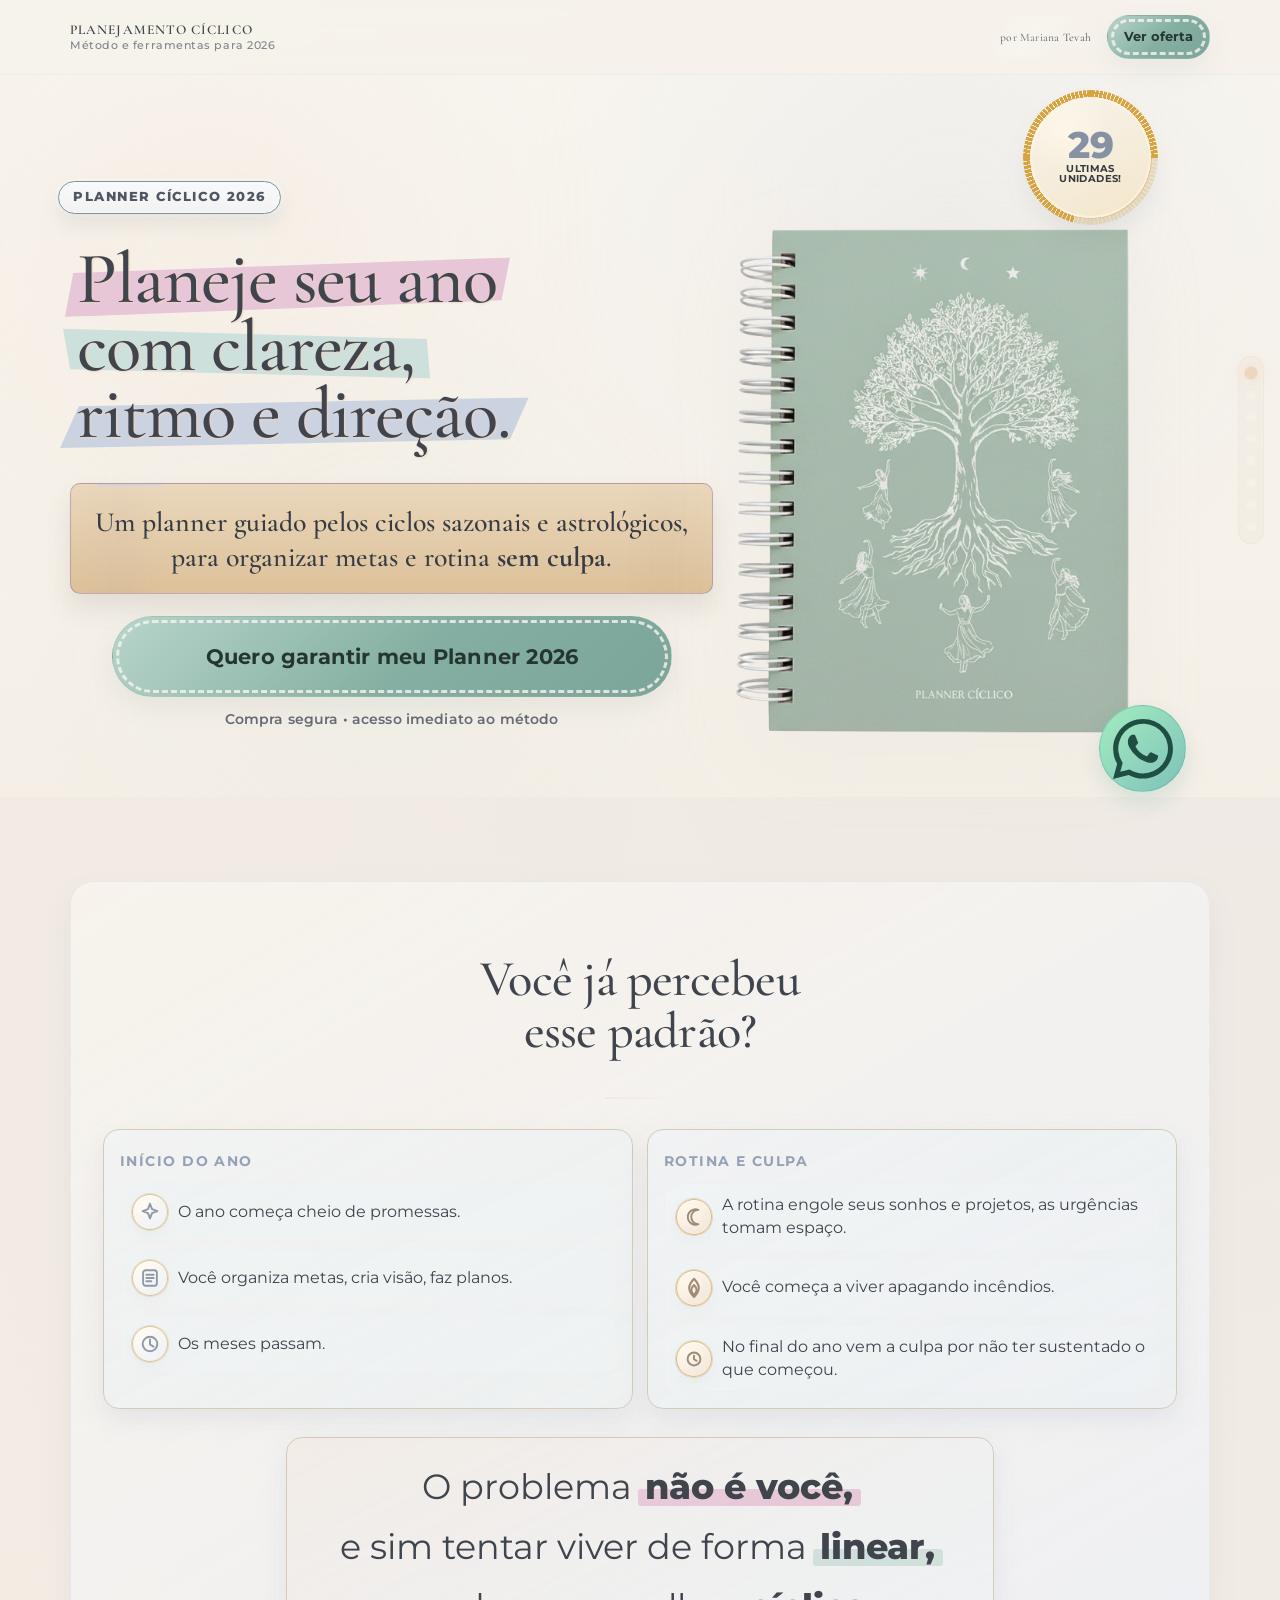
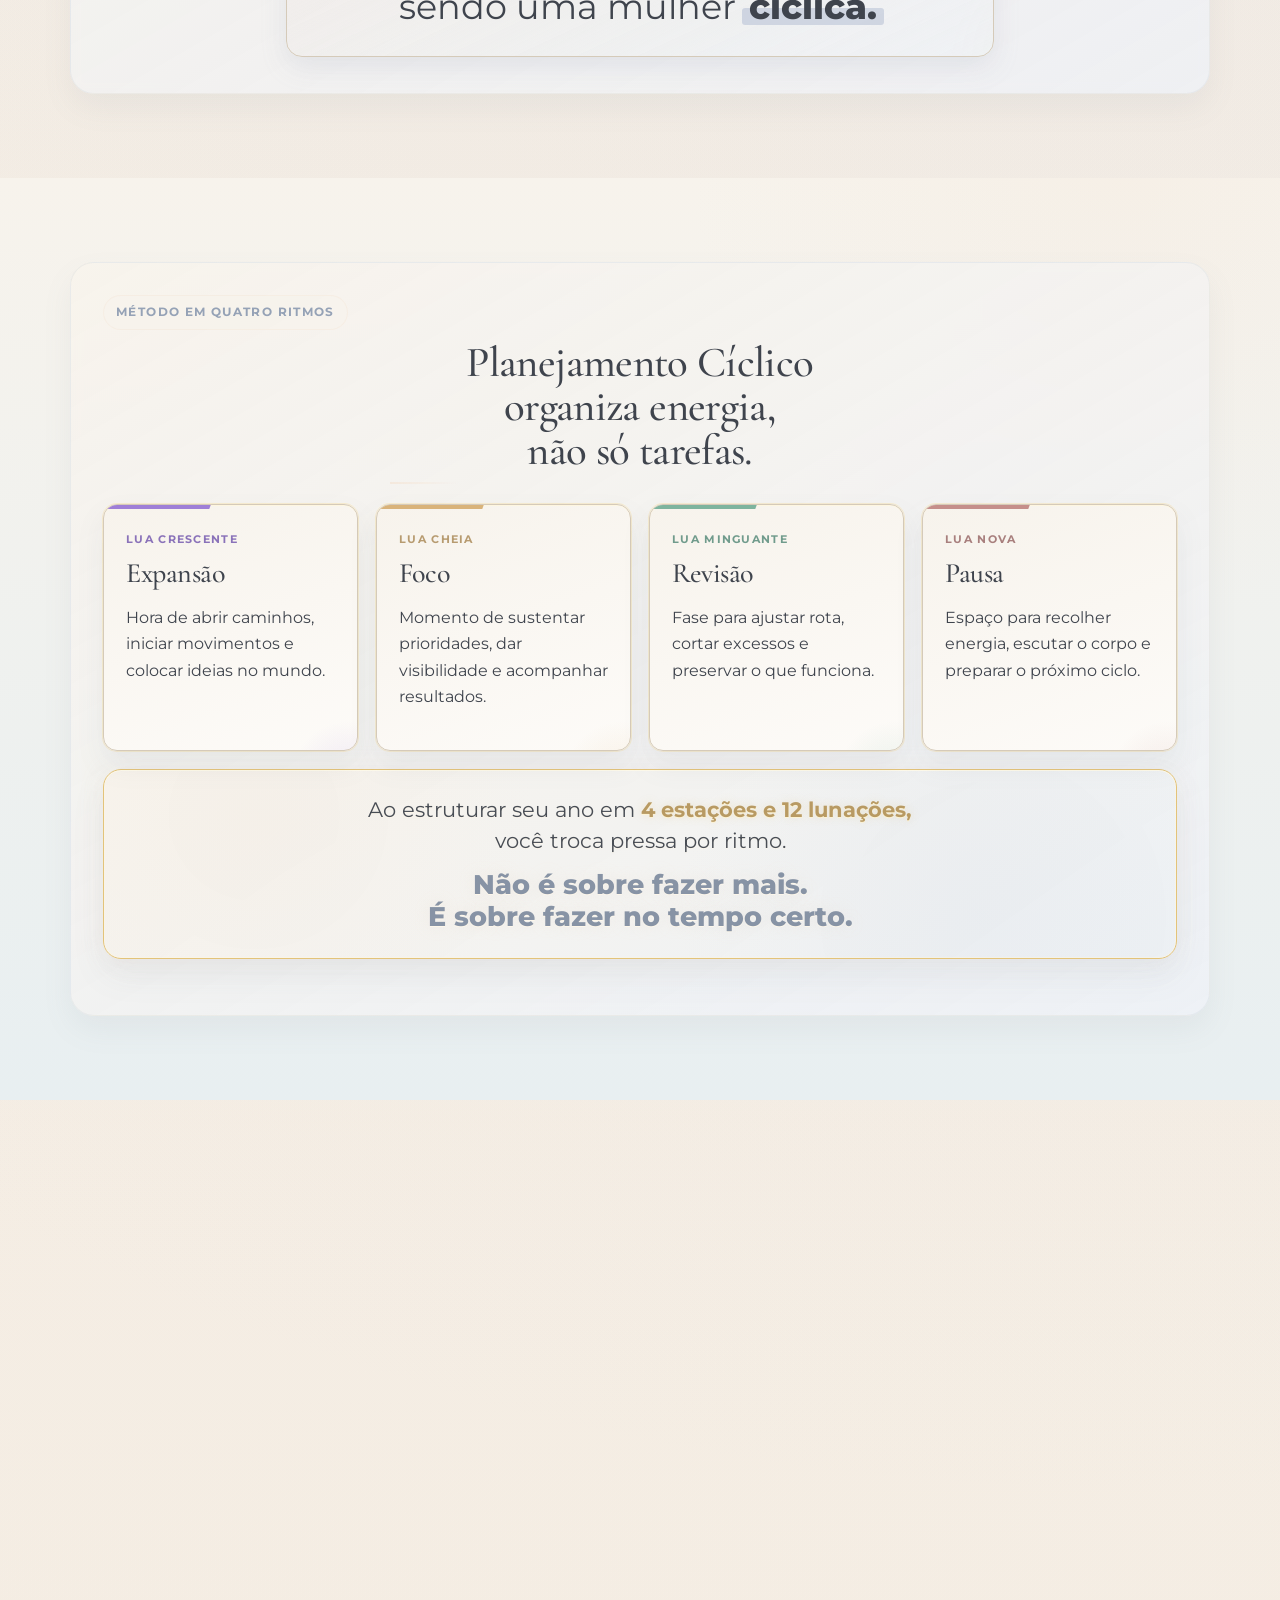
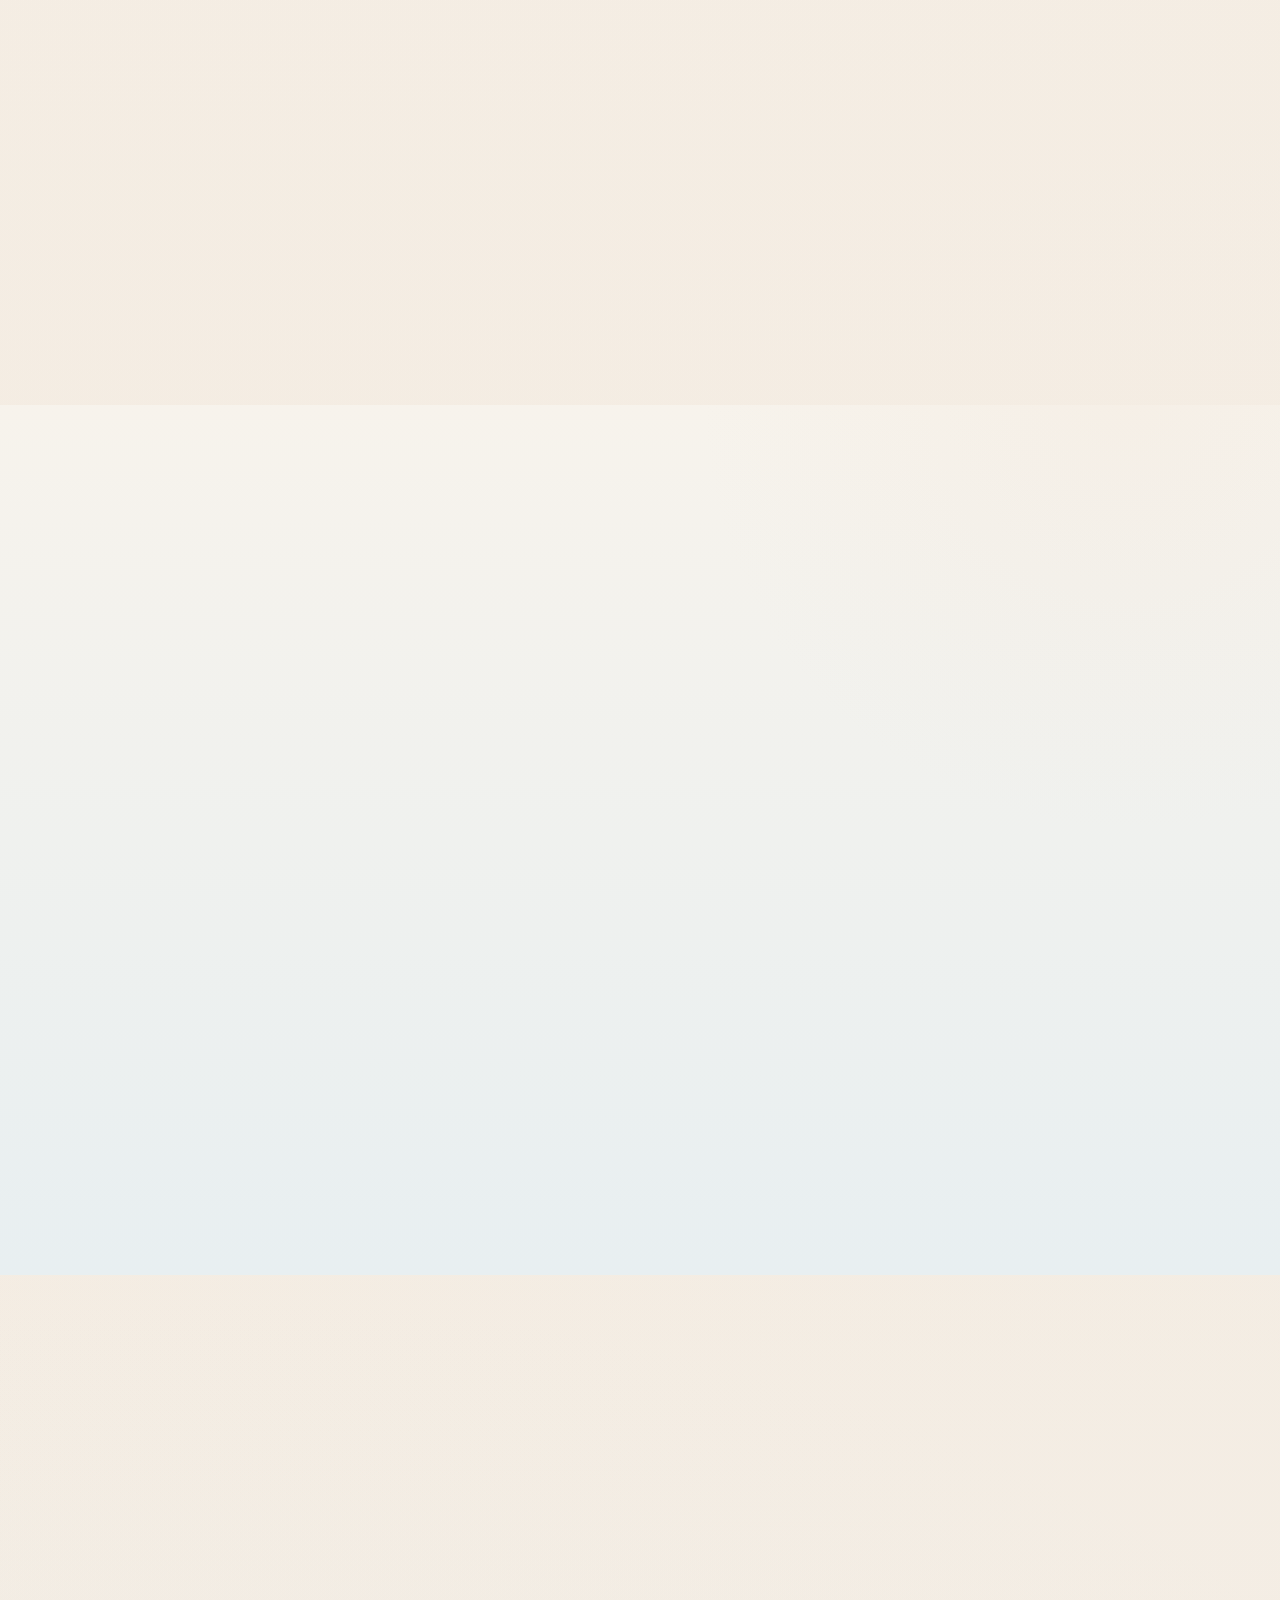
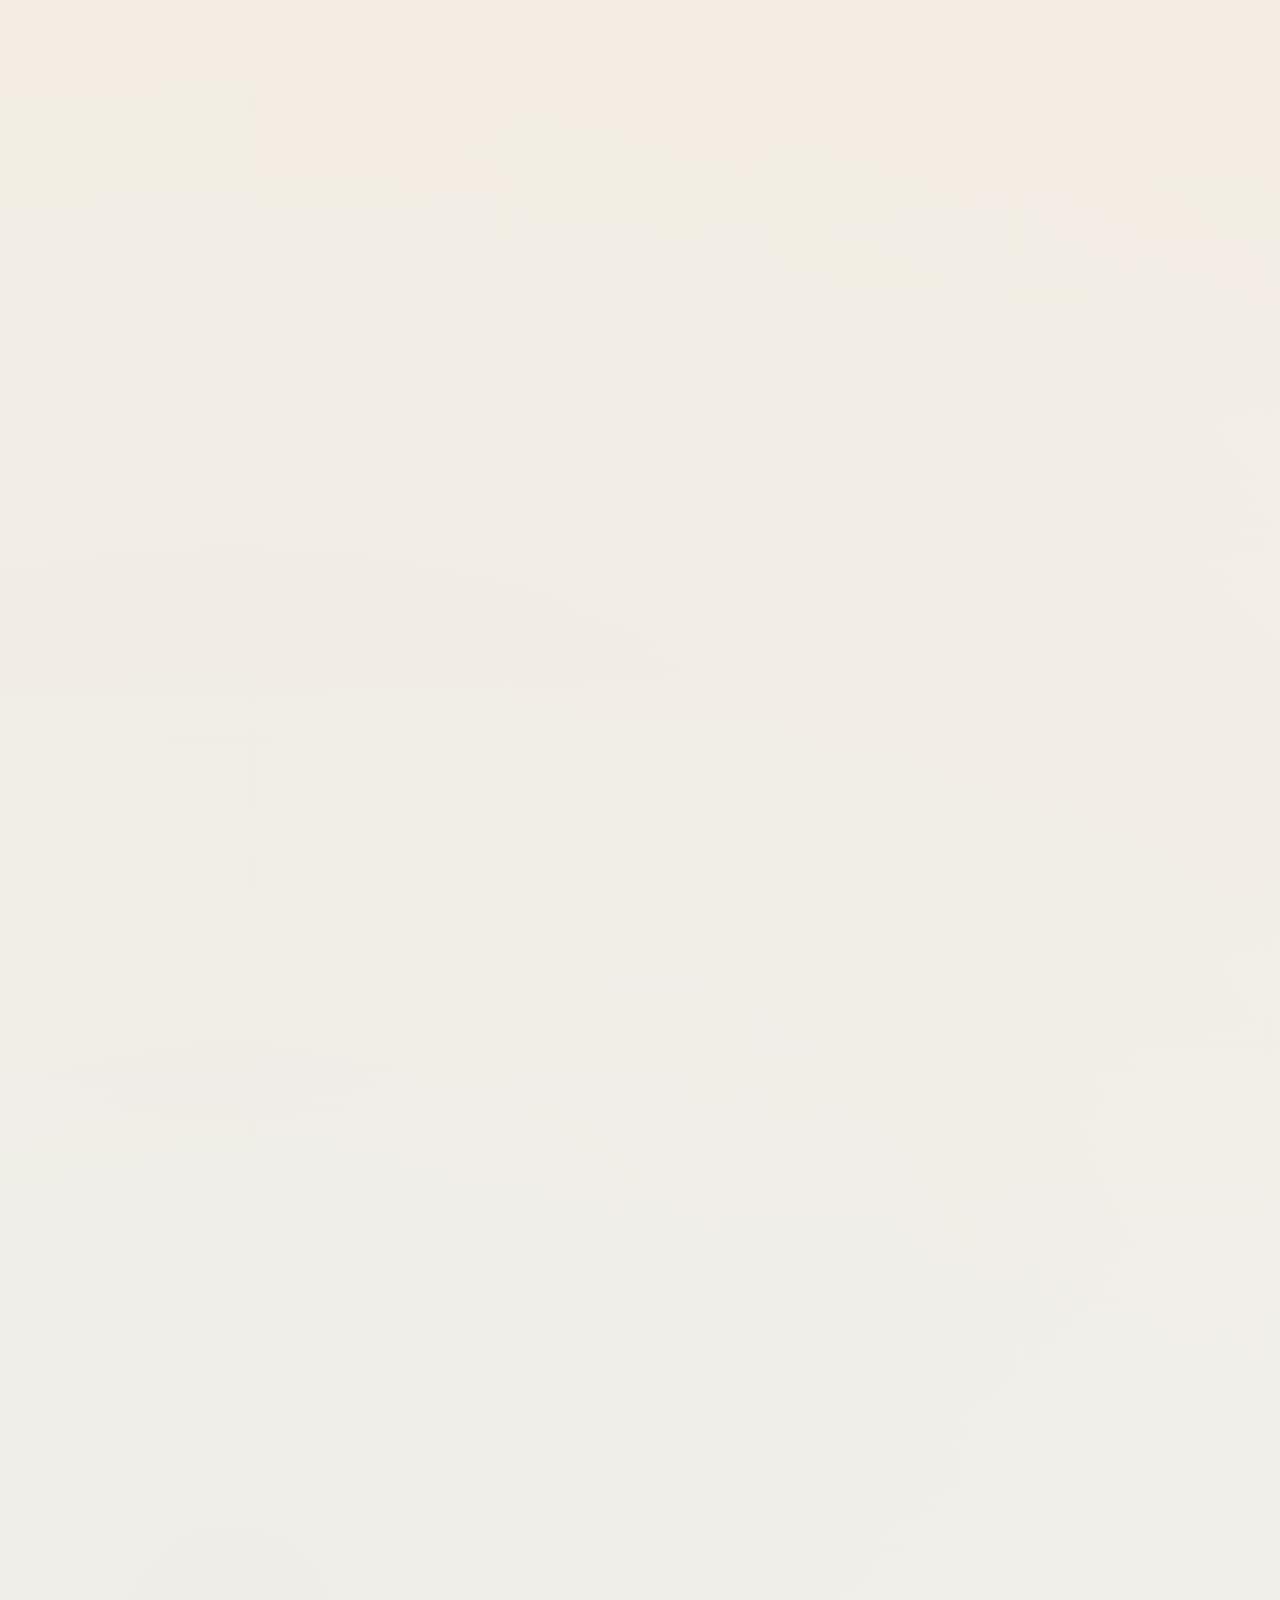
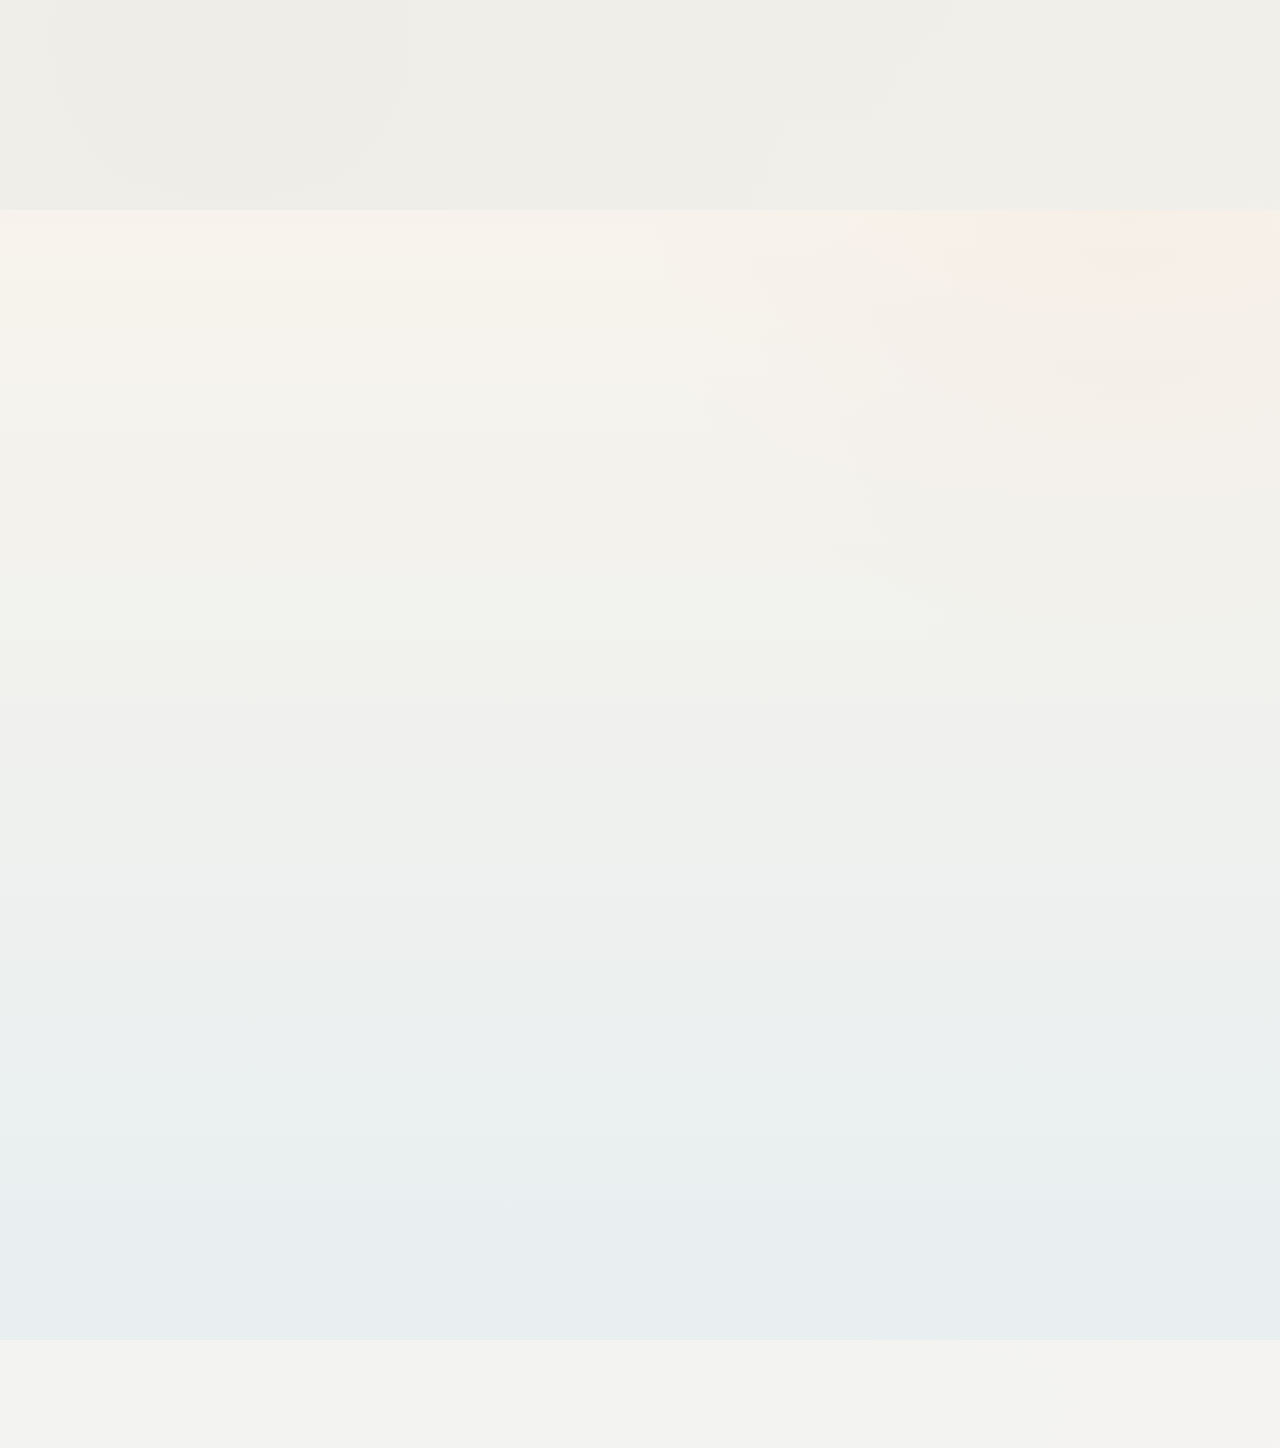
==== landing-final/index.html @ de9cd3ce "Polish sticky CTA and FAQ contact flow" ====
﻿<!doctype html>
<html lang="pt-BR">
  <head>
    <meta charset="UTF-8" />
    <meta name="viewport" content="width=device-width, initial-scale=1.0" />
    <title>Planner Cíclico 2026 | Mariana Tevah</title>
    <meta
      name="description"
      content="Planner Cíclico 2026: organize seu ano com os ciclos lunares, 4 estações e 12 lunações para planejar com ritmo, clareza e direção."
    />
    <meta property="og:title" content="Planner Cíclico 2026 | Mariana Tevah" />
    <meta
      property="og:description"
      content="Organize seu ano com os ciclos lunares, 4 estações e 12 lunações para planejar com ritmo, clareza e direção."
    />
    <meta property="og:type" content="website" />
    <meta name="twitter:card" content="summary" />
    <meta name="twitter:title" content="Planner Cíclico 2026 | Mariana Tevah" />
    <meta
      name="twitter:description"
      content="Organize seu ano com os ciclos lunares, 4 estações e 12 lunações para planejar com ritmo, clareza e direção."
    />
    <link
      rel="icon"
      href="data:image/svg+xml,%3Csvg xmlns='http://www.w3.org/2000/svg' viewBox='0 0 64 64'%3E%3Ctext x='50%25' y='50%25' dominant-baseline='central' text-anchor='middle' font-size='52'%3E%F0%9F%93%97%3C/text%3E%3C/svg%3E"
    />
    <link rel="preconnect" href="https://fonts.googleapis.com" />
    <link rel="preconnect" href="https://fonts.gstatic.com" crossorigin />
    <link
      href="https://fonts.googleapis.com/css2?family=Corinthia:wght@400;700&family=Cormorant+Garamond:wght@400;500;600;700&family=Montserrat:wght@400;500;600;700;800&display=swap"
      rel="stylesheet"
    />
    <link rel="stylesheet" href="styles.css" />
  </head>
  <body class="theme-variant">
    <div class="scroll-progress" aria-hidden="true"></div>
    <div class="cursor-glow" aria-hidden="true"></div>
    <div class="cursor-dot" aria-hidden="true"></div>
    <div class="noise-overlay" aria-hidden="true"></div>
    <nav class="zodiac-rail" aria-label="Progresso da página">
      <button class="zodiac-step" data-target="secao-1" aria-label="Início"></button>
      <button class="zodiac-step" data-target="secao-2" aria-label="Dor"></button>
      <button class="zodiac-step" data-target="secao-3" aria-label="Solução"></button>
      <button class="zodiac-step" data-target="secao-4" aria-label="Conteúdo"></button>
      <button class="zodiac-step" data-target="secao-5" aria-label="Diferencial"></button>
      <button class="zodiac-step" data-target="secao-6" aria-label="Benefícios"></button>
      <button class="zodiac-step" data-target="secao-7" aria-label="Investimento"></button>
      <button class="zodiac-step" data-target="secao-8" aria-label="Chamada final"></button>
    </nav>
    <header class="site-header">
      <div class="container header-inner">
        <a class="brand" href="#top" aria-label="Planejamento Cíclico">
          <span class="brand-mark">PLANEJAMENTO CÍCLICO</span>
          <span class="brand-subline">Método e ferramentas para 2026</span>
        </a>
        <span class="header-signature">por Mariana Tevah</span>
        <a class="btn btn-sm magnetic header-buy-btn" href="https://wa.me/554896491496?text=Quero%20encomendar%20meu%20planner!!!" target="_blank" rel="noopener noreferrer">Ver oferta</a>
      </div>
    </header>

    <a
      class="sales-counter"
      href="#investimento"
      aria-label="Últimas 29 unidades disponíveis. Ver oferta."
      data-total="100"
      data-sold="71"
    >
      <strong class="sales-counter-copy">
        <span class="sales-counter-value" data-sales-value>29</span>
        <span class="sales-counter-text">
          <span class="sales-counter-text-line">ultimas</span>
          <span class="sales-counter-text-line">unidades!</span>
        </span>
      </strong>
    </a>

    <main id="top">
      <section id="secao-1" class="hero">
        <div class="container hero-grid">
          <div class="hero-content">
            <div class="hero-intro hero-copy-stack">
              <p class="eyebrow reveal-item" >Planner Cíclico 2026</p>
              <div class="hero-copy-card">
                <h1>
                  <span class="hero-line reveal-item" style="--reveal-delay: 230ms;">Planeje seu ano</span>
                  <span class="hero-line reveal-item" style="--reveal-delay: 510ms;">com clareza,</span>
                  <span class="hero-line reveal-item" style="--reveal-delay: 820ms;">ritmo e direção.</span>
                </h1>
              </div>
              <p class="lead reveal-item" style="--reveal-delay: 950ms;">
                <span class="lead-line lead-break-preferred">Um planner guiado pelos ciclos sazonais e astrológicos,</span>
                <span class="lead-line">para organizar metas e rotina <strong>sem culpa</strong>.</span>
              </p>
            </div>
            <div class="hero-support">
              <div class="hero-actions">
                <div class="hero-offer-strip reveal-item" style="--reveal-delay: 1020ms;">
                  <strong>Oferta de lançamento 2026</strong>
                  <span>Planner + Mapa Astral A3 + Ebook por R$180</span>
                </div>
                <div class="hero-cta reveal-item" style="--reveal-delay: 340ms;">
                  <a class="btn btn-xl btn-hero magnetic" href="https://wa.me/554896491496?text=Quero%20encomendar%20meu%20planner!!!" target="_blank" rel="noopener noreferrer">Quero garantir meu Planner 2026</a>
                  <p class="hero-cta-note">Compra segura • acesso imediato ao método</p>
                </div>
                <a class="hero-method-link text-link reveal-item" style="--reveal-delay: 410ms;" href="#secao-3">Veja como o método funciona</a>
                <ul class="hero-proof-points reveal-item" style="--reveal-delay: 460ms;" aria-label="Diferenciais principais">
                  <li><strong>4 estações</strong><span>Visão anual com foco e ritmo.</span></li>
                  <li><strong>12 lunações</strong><span>Planejamento mensal guiado.</span></li>
                  <li><strong>Método aplicável</strong><span>Funciona na rotina real.</span></li>
                </ul>
              </div>
            </div>
          </div>
          <div class="hero-visual tilt" aria-label="Capa do Planner Cíclico em destaque">
            <img
              class="planner-image-cover parallax-item"
              data-depth="0.12"
              src="assets/plannercapa2-cropped.png"
              alt="Capa do Planner Cíclico 2026"
              width="554"
              height="695"
              fetchpriority="high"
              decoding="async"
              role="button"
              tabindex="0"
              aria-label="Expandir capa do Planner Cíclico"
            />
          </div>
        </div>
      </section>

      <section id="secao-2" class="section">
        <div class="container">
          <ul class="quick-points quick-points-section reveal" aria-label="Resumo rápido do método">
            <li><strong>4 estações</strong><span>Visão anual com foco e ritmo.</span></li>
            <li><strong>12 lunações</strong><span>Planejamento mensal guiado.</span></li>
            <li><strong>Método aplicável</strong><span>Funciona na rotina real.</span></li>
          </ul>
          <div class="pattern-header">
            <h2 class="section-title pattern-title">
              <span class="pattern-title-line">Você já percebeu</span>
              <span class="pattern-title-line">esse padrão?</span>
            </h2>
          </div>
          <div class="pain-layout" aria-label="Jornada da dor">
            <div class="pain-twoflow">
              <article class="pain-flow-card pain-flow-card-start">
                <span class="pain-flow-kicker">Início do ano</span>
                <ul class="pain-flow-steps" aria-label="Sequência de início do ano">
                  <li class="pain-step-item">
                    <span class="pain-step-glyph" aria-hidden="true">
                      <svg viewBox="0 0 24 24" focusable="false">
                        <path d="M12 3l2.2 5.8L20 11l-5.8 2.2L12 19l-2.2-5.8L4 11l5.8-2.2L12 3z"/>
                      </svg>
                    </span>
                    <span>O ano começa cheio de promessas.</span>
                  </li>
                  <li class="pain-step-item">
                    <span class="pain-step-glyph" aria-hidden="true">
                      <svg viewBox="0 0 24 24" focusable="false">
                        <rect x="4.5" y="3.5" width="15" height="17" rx="2.8"/>
                        <path d="M8 8.5h8"/>
                        <path d="M8 12h8"/>
                        <path d="M8 15.5h5.5"/>
                      </svg>
                    </span>
                    <span>Você organiza metas, cria visão, faz planos.</span>
                  </li>
                  <li class="pain-step-item">
                    <span class="pain-step-glyph" aria-hidden="true">
                      <svg viewBox="0 0 24 24" focusable="false">
                        <circle cx="12" cy="12" r="8"/>
                        <path d="M12 7v5.5l3.8 2.3"/>
                      </svg>
                    </span>
                    <span>Os meses passam.</span>
                  </li>
                </ul>
              </article>
              <article class="pain-flow-card pain-flow-card-end">
                <span class="pain-flow-kicker">Rotina e culpa</span>
                <ul class="pain-flow-steps" aria-label="Sequência de rotina e culpa">
                  <li class="pain-step-item">
                    <span class="pain-step-glyph" aria-hidden="true">
                      <svg viewBox="0 0 24 24" focusable="false">
                        <path d="M16.8 4.2a8.4 8.4 0 1 0 0 15.6a6.7 6.7 0 1 1 0-15.6z"/>
                      </svg>
                    </span>
                    <span>A rotina engole seus sonhos e projetos, as urgências tomam espaço.</span>
                  </li>
                  <li class="pain-step-item">
                    <span class="pain-step-glyph pain-step-glyph-fire" aria-hidden="true">
                      <svg viewBox="0 0 24 24" focusable="false">
                        <path d="M12 2.8c2 2.2 4.8 5.3 4.8 9.1c0 3.7-2.1 6.2-4.8 9.1c-2.7-2.9-4.8-5.4-4.8-9.1c0-3.8 2.8-6.9 4.8-9.1z"/>
                        <path d="M12 9c1.4 1.5 2.7 3.1 2.7 5c0 2.1-1.2 3.7-2.7 5.3c-1.5-1.6-2.7-3.2-2.7-5.3c0-1.9 1.3-3.5 2.7-5z"/>
                      </svg>
                    </span>
                    <span>Você começa a viver apagando incêndios.</span>
                  </li>
                  <li class="pain-step-item">
                    <span class="pain-step-glyph" aria-hidden="true">
                      <svg viewBox="0 0 24 24" focusable="false">
                        <circle cx="12" cy="12" r="7"/>
                        <path d="M12 8.5v3.8l2.8 1.7"/>
                      </svg>
                    </span>
                    <span>No final do ano vem a culpa por não ter sustentado o que começou.</span>
                  </li>
                </ul>
              </article>
            </div>
            <article class="pain-break pain-break-focus">
              <p class="pattern-shift-headline">
                <span class="pattern-shift-line">O problema<br class="pattern-shift-mobile-break" /><span class="pattern-shift-tail"> <strong class="pattern-highlight pattern-highlight-blue">não é você,</strong></span></span><br />
                <span class="pattern-shift-line">e sim tentar viver<br class="pattern-shift-mobile-break" /><span class="pattern-shift-tail"> de forma <strong class="pattern-highlight pattern-highlight-yellow">linear,</strong></span></span><br />
                <span class="pattern-shift-line">sendo uma mulher<br class="pattern-shift-mobile-break" /><span class="pattern-shift-tail"> <strong class="pattern-highlight pattern-highlight-orange">cíclica.</strong></span></span>
              </p>
            </article>
          </div>
        </div>
      </section>

      <section id="secao-3" class="section alt">
        <div class="container">
          <p class="section-kicker">Método em quatro ritmos</p>
          <h2 class="section-title section-title-solution">
            <span class="solution-title-line">Planejamento Cíclico</span>
            <span class="solution-title-line">organiza energia,</span>
            <span class="solution-title-line">não só tarefas.</span>
          </h2>
          <div class="cards cards-solution">
            <article class="card cycle-card cycle-card-expansao">
              <span class="cycle-card-kicker">Lua crescente</span>
              <h3>Expansão</h3>
              <p>Hora de abrir caminhos, iniciar movimentos e colocar ideias no mundo.</p>
            </article>
            <article class="card cycle-card cycle-card-foco">
              <span class="cycle-card-kicker">Lua cheia</span>
              <h3>Foco</h3>
              <p>Momento de sustentar prioridades, dar visibilidade e acompanhar resultados.</p>
            </article>
            <article class="card cycle-card cycle-card-revisao">
              <span class="cycle-card-kicker">Lua minguante</span>
              <h3>Revisão</h3>
              <p>Fase para ajustar rota, cortar excessos e preservar o que funciona.</p>
            </article>
            <article class="card cycle-card cycle-card-pausa">
              <span class="cycle-card-kicker">Lua nova</span>
              <h3>Pausa</h3>
              <p>Espaço para recolher energia, escutar o corpo e preparar o próximo ciclo.</p>
            </article>
          </div>
          <article class="cycle-summary">
            <p class="cycle-summary-lead">
              Ao estruturar seu ano em <strong><span class="nowrap">4 estações e 12 lunações,</span></strong><br />você troca pressa por ritmo.
            </p>
            <p class="cycle-summary-strong">Não é sobre fazer mais.<br> É sobre fazer no tempo certo.</p>
          </article>
        </div>
      </section>

      <section id="secao-4" class="section">
        <div class="container">
          <h2 class="section-title kit-section-title">
            <span class="kit-title-line">Seu kit completo de</span>
            <span class="kit-title-line">Planejamento Cíclico</span>
          </h2>
          <div class="showcase-grid">
            <div class="showcase-visual tilt">
              <img
                id="showcase-photo"
                class="showcase-photo"
                src="Mari Tevah - Planner-99.jpg"
                alt="Materiais do Planejamento Cíclico sobre mesa de madeira em momento de uso"
                width="1024"
                height="1024"
                loading="lazy"
                decoding="async"
              />
            </div>
            <div class="showcase-copy">
              <article
                class="card showcase-card is-active"
                tabindex="0"
                data-showcase-image="Mari Tevah - Planner-99.jpg"
                data-showcase-alt="Materiais do Planejamento Cíclico sobre mesa de madeira em momento de uso"
                data-showcase-label="Planner Cíclico 2026"
              >
                <h3>Planner Cíclico 2026</h3>
                <p>
                  Planejamento anual dividido por estações, organização mensal por
                  fases da Lua, espaço para visão, metas e revisões.
                </p>
              </article>
              <article
                class="card showcase-card"
                tabindex="0"
                data-showcase-image="Mari Tevah - Planner-101.jpg"
                data-showcase-alt="Mapa astral e planner organizados sobre mesa de madeira"
                data-showcase-label="Mapa Astral A3"
              >
                <h3>Mapa Astral A3</h3>
                <p>Para visualizar seu céu e planejar com consciência estratégica.</p>
              </article>
              <article class="card showcase-card showcase-card-static" tabindex="-1" aria-disabled="true">
                <h3>Ebook prático</h3>
                <p>Como aplicar o Planejamento Cíclico de verdade na sua rotina.</p>
              </article>
            </div>
          </div>
        </div>
      </section>

      <section id="secao-5" class="section alt">
        <div class="container">
          <p class="section-kicker">Para mulheres em ritmo real</p>
          <div class="differential-layout">
            <div class="differential-content">
              <div class="differential-heading-row">
                <h2 class="section-title section-title-differential">Não é mais uma agenda linear.</h2>
              </div>
              <div class="differential-intro">
                <p class="differential-lead">O Planner Cíclico foi criado para mulheres que:</p>
              </div>
              <ul class="check-list check-list-differential">
                <li tabindex="0">Empreendem</li>
                <li tabindex="0">Criam</li>
                <li tabindex="0">Maternam</li>
                <li tabindex="0">Lideram</li>
                <li tabindex="0">Ciclam</li>
              </ul>
              <div class="differential-intro differential-intro-copy">
                <p class="differential-copy">
                  Ele une <strong>astrologia prática</strong> + <strong>organização estratégica</strong> + <strong>ritmo feminino</strong>.
                  <br>Não ignora suas fases, trabalha estrategicamente com elas.
                </p>
              </div>
            </div>
          </div>
        </div>
      </section>

      <section id="secao-6" class="section">
        <div class="container">
          <div class="benefits-layout">
            <aside class="benefits-media">
              <div class="benefits-media-card">
                <img
                  class="benefits-media-image"
                  src="Mari Tevah - Planner-100.jpg"
                  alt="Mulheres usando os materiais do Planejamento Cíclico em dinâmica prática"
                  width="768"
                  height="1344"
                  loading="lazy"
                  decoding="async"
                />
              </div>
            </aside>
            <div class="benefits-copy">
              <p class="benefits-kicker">Resultados na rotina real</p>
              <h2 class="section-title">
                <span class="benefits-title-line">O que muda na prática</span>
                <span class="benefits-title-line">quando você usa</span>
              </h2>
              <ul class="check-list check-list-interactive check-list-benefits">
                <li tabindex="0">Distribui energia com inteligência</li>
                <li tabindex="0">Evita sobrecarga constante</li>
                <li tabindex="0">Organiza projetos sem se perder</li>
                <li tabindex="0">Aprende a revisar e ajustar metas</li>
                <li tabindex="0">Sustenta crescimento no longo prazo</li>
                <li tabindex="0">Reduz culpa e aumenta clareza</li>
              </ul>
              <p class="benefits-closing">
                Você deixa de viver no improviso e começa a viver com direção real,
                alinhada aos seus objetivos e manifestações.
              </p>
              <p class="benefits-note">
                E o melhor: você pode usar em qualquer data do ano, pois ele é dividido
                por estações e ciclos astrológicos.
              </p>
            </div>
          </div>
        </div>
      </section>

      <section id="secao-7" class="section offer">
        <div id="investimento" class="container offer-box">
          <h2>
            <span class="offer-title-line">Planner Cíclico 2026</span>
            <span class="offer-title-line">Mapa Astral A3 + Ebook</span>
          </h2>
          <div class="offer-badges">
            <span>Lote especial 2026</span>
            <span>Acesso imediato ao método</span>
            <span>Compra segura</span>
          </div>
          <ul class="offer-deliverables" aria-label="Entregáveis da oferta">
            <li>Planner Cíclico 2026</li>
            <li>Mapa Astral A3</li>
            <li>Ebook prático do método</li>
            <li>Bônus: aula ao vivo com a criadora do método</li>
          </ul>
          <p>Tudo isso por:</p>
          <p><strong>R$180</strong> ou em até 3x sem juros</p>
          <a class="btn btn-lg magnetic" href="https://wa.me/554896491496?text=Quero%20encomendar%20meu%20planner!!!" target="_blank" rel="noopener noreferrer">Quero garantir o combo 2026</a>
          <small>Um investimento menor do que o custo emocional de mais um ano desorganizado.</small>
        </div>
      </section>

      <section class="section">
        <div class="container creator-section">
          <div class="creator-layout">
            <figure class="creator-photo-frame">
              <img
                class="creator-photo"
                src="Mari Tevah-37.jpg.jpeg"
                alt="Mariana Tevah em ambiente natural, apoiada sobre uma mesa com notebook"
                width="512"
                height="768"
                loading="lazy"
                decoding="async"
              />
            </figure>
            <div class="creator-copy">
              <p class="section-kicker">Criadora do método</p>
              <h2 class="section-title creator-title">Quem é Mariana Tevah</h2>
              <p class="creator-description">
                Mariana Tevah é a criadora do método de Planejamento Cíclico, unindo
                astrologia prática, organização estratégica e leitura dos ritmos
                femininos para transformar planejamento em direção real. Seu trabalho
                foi desenvolvido para mulheres que querem crescer sem se desconectar
                do próprio tempo, com estrutura, clareza e constância.
              </p>
            </div>
          </div>
        </div>
      </section>

      <section id="secao-8" class="section alt">
        <div class="container">
          <div class="closing-cta">
            <p class="section-kicker">Última chamada</p>
            <h2 class="section-title closing-cta-title">
              <span class="closing-cta-line closing-cta-line-soft">2026 pode ser o ano em que</span>
              <span class="closing-cta-line closing-cta-line-strong">VOCÊ</span>
              <span class="closing-cta-line closing-cta-line-accent">estrutura diferente!</span>
            </h2>
            <div class="closing-cta-copy">
              <p>
                Se você quer planejar com <strong class="highlight-violet">ritmo, consciência e estratégia</strong>,
                respeitando o seu <strong class="highlight-violet">sagrado feminino</strong>, o
                <strong class="highlight-violet">ciclo já começou</strong>.
              </p>
              <p class="closing-cta-question">
                <strong><span>A pergunta é:</span><span>você vai organizar ou improvisar?</span></strong>
              </p>
            </div>
            <a class="btn btn-lg magnetic" href="https://wa.me/554896491496?text=Quero%20encomendar%20meu%20planner!!!" target="_blank" rel="noopener noreferrer">Quero planejar 2026 com clareza</a>
          </div>
          <div class="faq">
            <h2 class="section-title">Perguntas frequentes</h2>
            <details>
              <summary>Eu nunca consigo usar planner. Vou abandonar esse também?</summary>
              <p>
                A maioria dos planners é feita para um modelo linear e rígido, que
                exige a mesma produtividade todos os dias. O Planner Cíclico foi
                criado para acompanhar suas fases e prever expansão, foco, revisão e
                pausa.
              </p>
            </details>
            <details>
              <summary>Eu preciso entender de astrologia para usar?</summary>
              <p>
                Não. O planner é guiado pelas fases da Lua e pelas estações de forma
                prática. Você recebe um ebook explicativo e aprende usando.
              </p>
            </details>
            <details>
              <summary>Minha rotina é muito corrida. Isso vai funcionar para mim?</summary>
              <p>
                Justamente por isso funciona. Se a rotina é intensa, você precisa de
                organização energética, clareza de prioridades, revisões mensais e
                ajustes conscientes.
              </p>
            </details>
            <a class="faq-contact-card" href="https://wa.me/554896491496?text=Quero%20encomendar%20meu%20planner!!!" target="_blank" rel="noopener noreferrer">
              <strong>Ficou com alguma dúvida?</strong>
              <span>Fale comigo no WhatsApp e eu te ajudo a entender como o Planner Cíclico vai ajudar você.</span>
            </a>
          </div>
        </div>
      </section>
    </main>

    <footer class="site-footer">
      <div class="container footer-inner">
        <p>&copy; <span id="year"></span> Planejamento Cíclico</p>
        <nav class="footer-links" aria-label="Links legais">
          <a href="termos-de-uso.html">Termos de Uso</a>
          <a href="politica-de-privacidade.html">Política de Privacidade</a>
          <a href="reembolso.html">Reembolso</a>
          <a href="contato.html">Contato</a>
          <a href="#top">Voltar ao topo</a>
        </nav>
      </div>
    </footer>
    <aside class="sticky-buy" aria-label="Compra rápida">
      <div class="sticky-buy-copy">
        <strong>Planner Cíclico 2026</strong><span class="sticky-buy-count">Últimas unidades</span></span>
        </small>
      </div>
      <a class="btn btn-sm magnetic" href="https://wa.me/554896491496?text=Quero%20encomendar%20meu%20planner!!!" target="_blank" rel="noopener noreferrer">Quero garantir</a>
    </aside>
    <a
      class="whatsapp-float"
      href="https://wa.me/554896491496?text=Quero%20encomendar%20meu%20planner!!!"
      target="_blank"
      rel="noopener noreferrer"
      aria-label="Falar no WhatsApp"
      title="Falar no WhatsApp"
    >
      <span class="whatsapp-ping" aria-hidden="true"></span>
      <svg viewBox="0 0 24 24" aria-hidden="true" focusable="false">
        <path d="M19.05 4.94A9.9 9.9 0 0 0 12.02 2c-5.5 0-9.96 4.46-9.96 9.96 0 1.75.46 3.46 1.33 4.98L2 22l5.2-1.36a9.9 9.9 0 0 0 4.81 1.23h.01c5.5 0 9.96-4.46 9.96-9.96 0-2.66-1.04-5.15-2.93-7.01Zm-7.03 15.2h-.01a8.26 8.26 0 0 1-4.2-1.15l-.3-.18-3.08.8.82-3-.2-.31a8.28 8.28 0 1 1 6.97 3.84Zm4.54-6.18c-.25-.13-1.48-.73-1.71-.82-.23-.08-.4-.12-.56.13-.16.25-.64.82-.78.99-.14.16-.29.19-.54.07-.25-.13-1.05-.39-2-1.23a7.44 7.44 0 0 1-1.39-1.73c-.15-.25-.02-.39.11-.52.11-.11.25-.29.37-.43.12-.14.16-.25.25-.41.08-.16.04-.31-.02-.43-.07-.12-.56-1.36-.77-1.87-.2-.48-.4-.42-.56-.43h-.48c-.17 0-.43.06-.66.31-.23.25-.87.85-.87 2.08 0 1.22.89 2.4 1.01 2.56.12.16 1.74 2.66 4.21 3.72.59.25 1.05.4 1.41.52.59.19 1.13.16 1.55.1.47-.07 1.48-.61 1.69-1.2.21-.59.21-1.1.15-1.2-.06-.1-.23-.16-.48-.29Z"/>
      </svg>
    </a>

    <div class="mockup-lightbox" id="mockup-lightbox" hidden aria-hidden="true">
      <div class="mockup-lightbox-panel" role="dialog" aria-modal="true" aria-label="Visualização da capa do Planner">
        <img src="assets/plannercapa2-cropped.png" alt="Capa ampliada do Planner Cíclico 2026" width="554" height="695" decoding="async" />
      </div>
    </div>

    <script src="script.js"></script>
  </body>
</html>
---- landing-final/styles.css ----
﻿:root {
  --font-display: "Cormorant Garamond", serif;
  --font-ui: "Montserrat", sans-serif;
  --font-script: "Corinthia", cursive;
  --mobile-safe-gutter: 1cm;
  --bg: #f1ece3;
  --bg-soft: #e8eff1;
  --bg-deep: #ddd7d1;
  --surface: #f7f3ec;
  --surface-soft: #eef2f5;
  --ink: #3f444d;
  --ink-muted: #6f747c;
  --brand: #ccd3e0;
  --brand-strong: #95a2b6;
  --accent: #eed5c0;
  --accent-soft: #f4e7da;
  --line: #cfd5d5;
  --star: #fcfbf7;
  --radius: 18px;
  --radius-lg: 30px;
  --space-1: 8px;
  --space-2: 14px;
  --space-3: 22px;
  --space-4: 32px;
  --ease-standard: cubic-bezier(0.22, 1, 0.36, 1);
  --ease-soft: cubic-bezier(0.25, 0.46, 0.45, 0.94);
  --shadow-sm: 0 10px 26px color-mix(in srgb, var(--brand-strong) 18%, transparent);
  --shadow: 0 24px 56px color-mix(in srgb, var(--brand-strong) 24%, transparent);
  --glow: 0 0 0 1px color-mix(in srgb, var(--accent-soft) 26%, transparent), 0 0 38px color-mix(in srgb, var(--brand) 20%, transparent);
  --card-gold-border: color-mix(in srgb, #b8b09a 52%, var(--accent-soft) 48%);
  --mint: #cee0db;
  --mint-soft: #edf4f2;
  --mint-deep: #98b1aa;
  --mint-shadow: #6f8781;
  --lavender: #ccd3e0;
  --lavender-soft: #eef1f7;
  --lavender-pale: #e3e7ef;
  --lavender-deep: #9eabba;
  --lavender-shadow: #727d8d;
  --mandala-lilac: #c9b9e2;
  --mandala-lilac-deep: #7550a4;
  --offwhite: #f8f5ef;
  --offwhite-soft: #fdfbf8;
  --offwhite-warm: #f3ece2;
  --cream: #ece5cd;
  --peach: #eed5c0;
  --peach-soft: #f4e3d2;
  --gold: #c7b18c;
  --gold-deep: #a08460;
  --ink-soft: #8b9199;
  --ink-inverse: #fcfbf7;
  --surface-mint: #e9f1ee;
  --surface-lavender: #eef1f7;
  --line-soft: #dde3e3;
  --line-strong: #b4c0c7;
  --hero-card-bg: #f7f3ec;
  --hero-card-border: #98b1aa;
  --hero-card-inner-border: #a7b2c3;
  --button-bg: #7fae9f;
  --button-bg-soft: #b8d5cb;
  --button-text: #24362f;
  --button-glow: rgba(95, 138, 124, 0.28);
}

* {
  box-sizing: border-box;
}

html,
body {
  margin: 0;
  padding: 0;
}

body {
  font-family: var(--font-ui);
  color: var(--ink);
  background:
    radial-gradient(circle at 8% 10%, color-mix(in srgb, var(--peach) 18%, transparent), transparent 100%),
    radial-gradient(circle at 88% 8%, color-mix(in srgb, var(--lavender) 20%, transparent), transparent 34%),
    radial-gradient(circle at 18% 82%, color-mix(in srgb, var(--mint) 16%, transparent), transparent 30%),
    linear-gradient(180deg, var(--offwhite) 0%, color-mix(in srgb, var(--offwhite-warm) 72%, var(--offwhite) 28%) 55%, color-mix(in srgb, var(--surface-lavender) 36%, var(--offwhite) 64%) 100%);
  line-height: 1.65;
  text-wrap: pretty;
  overflow-x: hidden;
}

img {
  display: block;
  max-width: 100%;
  height: auto;
}

.nowrap {
  white-space: nowrap;
}

body::before {
  content: "";
  position: fixed;
  inset: 0;
  pointer-events: none;
  background-image:
    radial-gradient(circle at 12% 18%, color-mix(in srgb, var(--star) 24%, transparent) 0 1px, transparent 1px),
    radial-gradient(circle at 76% 28%, color-mix(in srgb, var(--accent) 20%, transparent) 0 1px, transparent 1px),
    radial-gradient(circle at 62% 76%, color-mix(in srgb, var(--star) 20%, transparent) 0 1px, transparent 1px);
  background-size: 220px 220px, 280px 280px, 320px 320px;
  opacity: 0.55;
  z-index: -2;
  animation: sky-drift 26s linear infinite;
}

.pain-flow-card,
.pain-break-focus,
.card,
.check-list li,
.offer-box,
.faq details {
  border-color: var(--card-gold-border) !important;
}

.noise-overlay {
  position: fixed;
  inset: 0;
  pointer-events: none;
  z-index: -1;
  opacity: 0.06;
  mix-blend-mode: soft-light;
  background-image:
    radial-gradient(circle at 20% 20%, rgba(255, 255, 255, 0.22) 0 0.8px, transparent 0.8px),
    radial-gradient(circle at 80% 60%, rgba(255, 255, 255, 0.16) 0 0.7px, transparent 0.7px),
    radial-gradient(circle at 40% 80%, rgba(0, 0, 0, 0.24) 0 0.9px, transparent 0.9px);
  background-size: 3px 3px, 4px 4px, 5px 5px;
}

.zodiac-rail {
  position: fixed;
  right: 16px;
  top: 50%;
  transform: translateY(-50%);
  z-index: 65;
  display: grid;
  gap: 10px;
  padding: 10px 6px;
  border-radius: 999px;
  border: 1px solid color-mix(in srgb, var(--accent) 32%, transparent);
  background: color-mix(in srgb, var(--bg) 72%, transparent);
  backdrop-filter: blur(10px);
}

.zodiac-step {
  width: 12px;
  height: 12px;
  border-radius: 999px;
  border: 1px solid color-mix(in srgb, var(--accent-soft) 55%, transparent);
  background: color-mix(in srgb, var(--star) 22%, transparent);
  padding: 0;
  cursor: pointer;
  transition: transform 180ms var(--ease-soft), background-color 180ms var(--ease-soft), box-shadow 180ms var(--ease-soft);
}

.zodiac-step.is-active {
  background: var(--accent);
  box-shadow: 0 0 14px color-mix(in srgb, var(--accent) 65%, transparent);
  transform: scale(1.2);
}

.scroll-progress {
  position: fixed;
  top: 0;
  left: 0;
  height: 3px;
  width: 0;
  z-index: 90;
  background: linear-gradient(90deg, var(--accent) 0%, var(--brand) 100%);
  box-shadow: 0 0 14px color-mix(in srgb, var(--accent) 52%, transparent);
}

.cursor-glow,
.cursor-dot {
  position: fixed;
  top: 0;
  left: 0;
  pointer-events: none;
  z-index: 95;
  opacity: 0;
  transition: opacity 180ms var(--ease-soft);
}

.cursor-glow {
  width: 42px;
  height: 42px;
  border-radius: 999px;
  border: 1px solid color-mix(in srgb, var(--brand-strong) 72%, transparent);
  background: color-mix(in srgb, var(--accent) 14%, transparent);
  box-shadow:
    0 0 0 1px color-mix(in srgb, var(--accent) 28%, transparent),
    0 0 32px color-mix(in srgb, var(--brand) 44%, transparent),
    0 0 56px color-mix(in srgb, var(--accent) 34%, transparent);
}

.cursor-dot {
  width: 8px;
  height: 8px;
  border-radius: 999px;
  background: var(--brand-strong);
  box-shadow: 0 0 12px color-mix(in srgb, var(--accent) 68%, transparent);
}

h1,
h2,
h3 {
  font-family: var(--font-display);
  margin-top: 0;
  letter-spacing: -0.015em;
  line-height: 1.05;
  font-weight: 500;
}

.font-script {
  font-family: var(--font-script);
  font-weight: 400;
  letter-spacing: 0;
  line-height: 0.9;
}

a {
  color: inherit;
}

.container {
  width: min(1140px, 92vw);
  margin: 0 auto;
}

/* Header */
.site-header {
  position: sticky;
  top: 0;
  z-index: 40;
  backdrop-filter: blur(10px);
  background: color-mix(in srgb, var(--surface) 90%, transparent);
  border-bottom: 1px solid color-mix(in srgb, var(--line) 24%, transparent);
}

.header-inner {
  display: flex;
  align-items: center;
  justify-content: space-between;
  min-height: 74px;
  gap: 16px;
  padding-block: 10px;
}

.brand {
  display: inline-flex;
  flex-direction: column;
  gap: 3px;
  text-decoration: none;
  line-height: 1.05;
  flex: 1 1 auto;
  min-width: 0;
}

.brand-mark {
  font-family: var(--font-display);
  font-weight: 600;
  letter-spacing: 0.08em;
  text-transform: uppercase;
  font-size: clamp(0.84rem, 1.06vw, 0.98rem);
}

.brand-subline {
  font-family: var(--font-ui);
  font-size: clamp(0.68rem, 0.82vw, 0.76rem);
  font-weight: 500;
  letter-spacing: 0.05em;
  text-transform: none;
  color: color-mix(in srgb, var(--ink-muted) 88%, transparent);
}

.header-signature {
  font-family: var(--font-display);
  flex: 0 0 auto;
  font-size: clamp(0.72rem, 0.9vw, 0.84rem);
  font-weight: 500;
  letter-spacing: 0.02em;
  color: color-mix(in srgb, var(--ink-muted) 84%, var(--ink) 16%);
  white-space: nowrap;
}

.site-header .btn-sm {
  flex: 0 0 auto;
  white-space: nowrap;
}

.sales-counter {
  position: fixed;
  right: 128px;
  top: 96px;
  z-index: 72;
  display: grid;
  align-items: center;
  justify-content: center;
  justify-items: center;
  gap: 4px;
  width: 123px;
  min-height: 0;
  min-height: 123px;
  padding: 12px 10px;
  border-radius: 999px;
  text-decoration: none;
  color: inherit;
  text-align: center;
  background:
    radial-gradient(circle at 30% 26%, color-mix(in srgb, #fff8e8 86%, transparent), transparent 34%),
    linear-gradient(155deg, color-mix(in srgb, var(--surface) 96%, white), color-mix(in srgb, #f0dfbb 78%, white));
  border: 1px solid color-mix(in srgb, #d6b16a 58%, transparent);
  box-shadow:
    0 14px 26px color-mix(in srgb, var(--lavender-shadow) 14%, transparent),
    0 0 0 2px color-mix(in srgb, #fff8ea 58%, transparent) inset,
    0 0 0 6px color-mix(in srgb, #f6e5c2 18%, transparent);
  backdrop-filter: blur(12px);
  will-change: transform, box-shadow;
  animation: sales-counter-breathe 2.6s ease-in-out infinite;
}

.sales-counter::before {
  content: "";
  position: absolute;
  inset: -7px;
  border-radius: inherit;
  background: var(--sales-ring-filled, none);
  -webkit-mask: radial-gradient(farthest-side, transparent calc(100% - 7px), #000 calc(100% - 7px));
  mask: radial-gradient(farthest-side, transparent calc(100% - 7px), #000 calc(100% - 7px));
  transform: scaleX(-1);
  opacity: 1;
  pointer-events: none;
}

.sales-counter::after {
  content: "";
  position: absolute;
  inset: -7px;
  border-radius: inherit;
  background: repeating-conic-gradient(
    from 270deg,
    color-mix(in srgb, #cfaa59 26%, transparent) 0deg var(--sales-segment-fill, 2.8deg),
    transparent var(--sales-segment-fill, 2.8deg) var(--sales-segment-size, 3.6deg)
  );
  -webkit-mask: radial-gradient(farthest-side, transparent calc(100% - 7px), #000 calc(100% - 7px));
  mask: radial-gradient(farthest-side, transparent calc(100% - 7px), #000 calc(100% - 7px));
  transform: scaleX(-1);
  opacity: 1;
  pointer-events: none;
}

.sales-counter-copy {
  display: grid;
  gap: 2px;
  width: auto;
  max-width: 100%;
  font-family: var(--font-ui);
  line-height: 1.02;
  text-align: center;
  align-content: center;
  justify-items: center;
  place-items: center;
  justify-content: center;
  position: relative;
  z-index: 1;
  margin: 0 auto;
  transform: translateY(-1.5px);
}

.sales-counter-value {
  display: block;
  width: auto;
  margin: 0;
  font-size: 2.34rem;
  font-weight: 800;
  line-height: 0.88;
  text-align: center;
  color: color-mix(in srgb, var(--brand-strong) 82%, var(--ink));
}

.sales-counter-text {
  display: block;
  width: auto;
  margin: 0 auto;
  font-size: 0.6rem;
  font-weight: 700;
  line-height: 1.02;
  text-transform: uppercase;
  letter-spacing: 0.04em;
  text-align: center;
  justify-self: center;
  align-self: center;
  color: color-mix(in srgb, var(--ink) 84%, black);
}

.sales-counter-text-line {
  display: block;
  width: 100%;
  text-align: center;
}

/* Hero */
.hero {
  padding: 96px 0 62px;
  position: relative;
  isolation: isolate;
  background:
    radial-gradient(circle at 16% 22%, color-mix(in srgb, var(--peach) 16%, transparent), transparent 34%),
    radial-gradient(circle at 74% 18%, color-mix(in srgb, var(--lavender) 18%, transparent), transparent 38%),
    radial-gradient(circle at 30% 78%, color-mix(in srgb, var(--mint) 14%, transparent), transparent 34%),
    linear-gradient(180deg, var(--offwhite) 0%, color-mix(in srgb, var(--offwhite-warm) 68%, var(--offwhite) 32%) 100%);
}

/* Hero base: duas colunas no desktop, copy à esquerda e capa à direita. */
.hero-grid {
  display: grid;
  grid-template-columns: minmax(0, 1.1fr) minmax(320px, 0.9fr);
  gap: 26px;
  align-items: center;
  position: relative;
  z-index: 2;
}

/* Ajuste fino do bloco textual inteiro.
   Use este translate apenas para microalinhamento; para espaçamento interno, prefira padding/margins locais. */
.hero-content {
  color: var(--ink);
  padding: 10px 10px 4px 0;
  max-width: 650px;
  margin: 0 auto;
  transform: none;
  display: grid;
  gap: 34px;
}

.hero-copy-stack {
  display: grid;
}

.hero-copy-card {
  display: grid;
  gap: 0;
}

.hero-intro {
  gap: 18px;
}

.hero-support {
  display: grid;
  gap: 24px;
  align-items: start;
}

.hero-offer-strip {
  display: none;
  gap: 4px;
  width: fit-content;
  max-width: min(100%, 34rem);
  padding: 12px 16px;
  border-radius: 18px;
  border: 1px solid color-mix(in srgb, var(--hero-card-border) 20%, transparent);
  background: linear-gradient(155deg, color-mix(in srgb, var(--surface) 94%, white), color-mix(in srgb, var(--surface-lavender) 88%, white));
  box-shadow: 0 14px 28px color-mix(in srgb, var(--lavender-shadow) 9%, transparent);
}

.hero-offer-strip strong {
  font-family: var(--font-ui);
  font-size: 0.86rem;
  letter-spacing: 0.08em;
  text-transform: uppercase;
  color: color-mix(in srgb, var(--mint-shadow) 74%, var(--ink) 26%);
}

.hero-offer-strip span {
  font-family: var(--font-ui);
  font-size: 0.98rem;
  font-weight: 600;
  color: color-mix(in srgb, var(--ink) 92%, black);
}

.hero-actions {
  display: grid;
  gap: 12px;
}

.eyebrow {
  font-family: var(--font-ui);
  position: relative;
  display: inline-block;
  width: fit-content;
  max-width: max-content;
  margin: 0 0 14px -12px;
  padding: 9px 14px;
  color: color-mix(in srgb, var(--ink) 66%, var(--lavender-shadow) 34%);
  font-weight: 800;
  text-transform: uppercase;
  letter-spacing: 0.12em;
  font-size: 0.8rem;
  line-height: 1;
  text-align: center;
  background: linear-gradient(
    180deg,
    color-mix(in srgb, white 58%, var(--surface-lavender) 42%) 0%,
    color-mix(in srgb, var(--surface) 50%, var(--surface-lavender) 50%) 100%
  );
  border: 1px solid color-mix(in srgb, var(--hero-card-border) 42%, var(--lavender-shadow) 58%);
  border-radius: 999px;
  box-shadow:
    0 10px 18px color-mix(in srgb, var(--lavender-shadow) 12%, transparent),
    0 0 0 1px color-mix(in srgb, white 34%, transparent) inset,
    0 0 0 3px color-mix(in srgb, white 20%, transparent);
  justify-self: start;
}

.eyebrow::before {
  content: none;
}

.eyebrow::after {
  content: none;
}

h1 {
  font-size: clamp(2.85rem, 5.7vw, 5.05rem);
  margin-bottom: 4px;
  max-width: 15ch;
  line-height: 0.93;
  text-shadow: 1px 1px 2px var(--accent);
}

/* Cada linha do H1 recebe sua própria "marcação" artesanal.
   Para mexer no marcador, ajuste principalmente padding/margin aqui e clip-path/height no ::before. */
.hero-line {
  position: relative;
  display: inline-block;
  padding: 0 0.18em 0.04em;
  margin: 0 0 -0.04em -0.08em;
  z-index: 0;
}

.hero-line::before {
  content: "";
  position: absolute;
  left: -0.12em;
  right: -0.14em;
  bottom: 0.06em;
  height: 0.73em;
  border-radius: 4px;
  background: #e7c6d8;
  opacity: 1;
  clip-path: polygon(4% 18%, 98% 6%, 96% 86%, 2% 100%);
  transform: rotate(-1.2deg);
  z-index: -1;
  box-shadow: 0 3px 16px rgba(238, 213, 192, 0.45);
}

.hero-line:nth-child(2)::before {
  background: #cee0db;
  clip-path: polygon(2% 8%, 97% 18%, 98% 92%, 4% 84%);
  transform: rotate(0.8deg);
}

.hero-line:nth-child(3)::before {
  background: #ccd3e0;
  clip-path: polygon(5% 16%, 99% 10%, 95% 88%, 1% 94%);
  transform: rotate(-0.7deg);
}

.hero-line:last-child {
  white-space: nowrap;
}

/* Subheadline em papel serrilhado.
   Ajustes principais:
   - proximidade da headline: margin-top
   - tamanho do bloco: padding / max-width
   - presença visual: background / border / box-shadow
   - "corte" serrilhado: clip-path */
.lead {
  font-family: var(--font-display);
  position: relative;
  box-sizing: border-box;
  color: color-mix(in srgb, var(--ink) 88%, black);
  justify-self: start;
  align-self: start;
  display: inline-grid;
  width: max-content;
  max-width: none;
  margin: 0;
  background: linear-gradient(
    180deg,
    #ead7bb 0%,
    #dcc19a 100%
  );
  border: 1px solid rgba(117, 80, 164, 0.34);
  border-radius: 10px;
  padding: 22px 24px 20px;
  font-size: 1.74rem;
  font-weight: 550;
  line-height: 1.16;
  text-shadow: none;
  box-shadow: 0 14px 24px rgba(120, 110, 100, 0.14);
  /*transform: rotate(-1.5deg);*/
  justify-items: center;
  text-align: center;
  overflow: hidden;
  word-break: normal;
  overflow-wrap: normal;
  hyphens: none;
}

.lead-line {
  display: block;
  width: max-content;
  margin-left: auto;
  margin-right: auto;
  white-space: nowrap;
  word-break: keep-all;
  overflow-wrap: normal;
}

.lead-line + .lead-line {
  margin-top: 0.08em;
}

.lead::before {
  content: "";
  position: absolute;
  top: -6px;
  left: 22px;
  width: 72px;
  height: 9px;
  border-radius: 2px;
  background: linear-gradient(
    180deg,
    #d8dfeb 0%,
    #c8d1e1 100%
  );
  opacity: 0.72;
  box-shadow: 0 1px 2px rgba(110, 120, 118, 0.1);
  clip-path: polygon(4% 18%, 96% 10%, 98% 82%, 7% 90%);
}

.lead::after {
  content: "";
  position: absolute;
  inset: 0;
  border-radius: inherit;
  background:
    linear-gradient(180deg, rgba(255, 255, 255, 0.12), transparent 22%),
    radial-gradient(circle at 16% 20%, rgba(255, 255, 255, 0.08) 0 1px, transparent 1px),
    radial-gradient(circle at 72% 68%, rgba(118, 97, 66, 0.08) 0 1px, transparent 1px),
    linear-gradient(90deg, transparent 0%, rgba(125, 90, 168, 0.08) 8%, transparent 14%, transparent 86%, rgba(118, 97, 66, 0.08) 92%, transparent 100%);
  opacity: 0.28;
  pointer-events: none;
  mix-blend-mode: normal;
}

/* Destaque pontual dentro da subheadline.
   Se quiser mais visibilidade, mexa em height/background/opacity do ::before, não no texto inteiro. */
.lead-emphasis {
  color: inherit;
}

.lead-emphasis::before {
  content: none;
}

.hero-cta {
  display: grid;
  gap: 10px;
  margin-top: 0;
  align-items: start;
  justify-content: center;
}

.btn-hero {
  position: relative;
  box-sizing: border-box;
  max-width: 100%;
  text-align: center;
  padding-inline: 36px 48px;
  white-space: nowrap;
}

.btn-hero::before {
  inset: 4px;
}

.btn-hero::after {
  inset: 0;
  z-index: -1;
}

.btn-hero {
  box-shadow:
    0 16px 30px color-mix(in srgb, var(--lavender-shadow) 16%, transparent),
    0 0 0 10px color-mix(in srgb, var(--accent) 0%, transparent);
}

.btn-hero:hover {
  box-shadow:
    0 20px 36px color-mix(in srgb, var(--lavender-shadow) 20%, transparent),
    0 0 0 12px color-mix(in srgb, var(--accent) 0%, transparent);
}

.hero-cta-note {
  font-family: var(--font-ui);
  margin: 0;
  font-size: 0.9rem;
  font-weight: 600;
  letter-spacing: 0.01em;
  color: color-mix(in srgb, var(--ink-muted) 82%, var(--ink) 18%);
  text-align: center;
}

.hero-proof-points {
  margin: 2px 0 0;
  padding: 0;
  list-style: none;
  display: none;
  grid-template-columns: repeat(3, minmax(0, 1fr));
  gap: 10px;
}

.hero-proof-points li {
  min-height: 100%;
  padding: 14px 14px 14px 38px;
  position: relative;
  border-radius: 16px;
  border: 1px solid color-mix(in srgb, var(--hero-card-border) 18%, transparent);
  background: linear-gradient(160deg, color-mix(in srgb, var(--surface) 92%, white), color-mix(in srgb, var(--surface-soft) 88%, white));
  box-shadow: 0 10px 22px color-mix(in srgb, var(--lavender-shadow) 8%, transparent);
  font-size: 0.9rem;
  line-height: 1.4;
  color: color-mix(in srgb, var(--ink) 90%, black);
}

.hero-proof-points li::before {
  content: "";
  position: absolute;
  left: 14px;
  top: 16px;
  width: 12px;
  height: 12px;
  border-radius: 999px;
  background: linear-gradient(180deg, var(--mint-deep), var(--brand-strong));
  box-shadow: 0 0 0 4px color-mix(in srgb, var(--mint) 22%, transparent);
}

/* Quick points com linguagem de etiqueta.
   O deslocamento vertical fica em transform porque a animação de reveal usa o mesmo eixo.
   Se parecer "não responder", revise também os seletores .quick-points.reveal-item abaixo. */
.quick-points {
  margin: 0;
  padding: 0;
  color: var(--ink);
  display: grid;
  grid-template-columns: repeat(3, minmax(0, 1fr));
  gap: 12px;
  list-style: none;
  transform: translateY(28px);
  width: min(106%, 720px);
  margin-left: 0;
}

.quick-points-section {
  width: 100%;
  max-width: none;
  margin: 0 0 24px;
  transform: none;
}

/* Card/etiqueta individual.
   Ajustes mais seguros:
   - densidade: padding
   - aparência de etiqueta: border-radius / background / ::before
   - organicidade: rotate(...) por item */
.quick-points li {
  position: relative;
  padding: 15px 14px 11px;
  min-height: 0;
  border: 1px solid color-mix(in srgb, var(--line-strong) 12%, transparent);
  border-radius: 10px;
  background: linear-gradient(
    180deg,
    #dde3ee 0%,
    #dceae5 100%
  );
  box-shadow: 0 8px 14px rgba(120, 130, 136, 0.12);
  font-size: 0.8rem;
  line-height: 1.3;
  text-align: left;
  transform: rotate(-0.45deg);
}

.quick-points li:nth-child(2) {
  transform: rotate(0.35deg);
}

.quick-points li:nth-child(3) {
  transform: rotate(-0.2deg);
}

.quick-points li strong {
  display: block;
  margin-bottom: 4px;
  font-size: 0.94rem;
  color: #587167;
  letter-spacing: 0.08em;
  text-transform: uppercase;
  line-height: 1.1;
}

.quick-points li span {
  color: var(--ink-muted);
  font-size: 0.88rem;
  font-weight: 500;
  display: block;
  text-align: center;
}

.quick-points li::before {
  content: "";
  position: absolute;
  top: -7px;
  left: 50%;
  width: 46px;
  height: 12px;
  border-radius: 2px;
  background: linear-gradient(
    180deg,
    #c9b9e2 0%,
    #b39ad8 100%
  );
  opacity: 1;
  transform: translateX(-50%) rotate(-2deg);
  box-shadow: 0 1px 4px rgba(125, 90, 168, 0.18);
}

/* Container de referência para parallax e tilt da capa.
   Mesmo sem "card" visual, ele ainda é útil como área de interação e reserva de altura. */
.hero-visual {
  position: relative;
  min-height: 500px;
  border-radius: 0;
  background: transparent;
  border: 0;
  box-shadow: none;
  overflow: visible;
  transform-style: preserve-3d;
  isolation: isolate;
}

/* Capa do planner na hero.
   Controle principal no desktop:
   - tamanho: width
   - posição horizontal: left
   - posição vertical: top
   - atitude visual: rotate(...) dentro de transform
   Evite voltar a usar width no HTML ou wrappers extras; este seletor já concentra o controle. */
.planner-image-cover {
  position: absolute;
  display: block;
  width: 430px;
  max-width: none;
  height: auto;
  left: 8px;
  top: 8px;
  object-fit: contain;
  border-radius: 18px;
  opacity: 1;
  filter:
    saturate(1.02)
    contrast(1.01)
    brightness(1.01)
    drop-shadow(0 24px 34px color-mix(in srgb, var(--bg-deep) 18%, transparent));
  z-index: 1;
  transition: transform 260ms ease, filter 260ms ease;
  transform: translate3d(var(--px, 0), var(--py, 0), 0) rotate(00);
  backface-visibility: hidden;
  cursor: zoom-in;
}

.planner-image-cover:hover {
  transform: translate3d(var(--px, 0), calc(var(--py, 0) - 2px), 0) rotate(-1.5deg) scale(1.02);
  filter:
    saturate(1.04)
    contrast(1.02)
    brightness(1.02)
    drop-shadow(0 28px 40px color-mix(in srgb, var(--bg-deep) 22%, transparent));
}

body.modal-open {
  overflow: visible;
}

.mockup-lightbox {
  position: fixed;
  inset: 0;
  z-index: 180;
  display: grid;
  place-items: center;
  padding: 20px;
  background: color-mix(in srgb, var(--bg-deep) 42%, transparent);
  backdrop-filter: blur(8px);
  opacity: 0;
  pointer-events: none;
  transition: opacity 220ms var(--ease-standard);
}

.mockup-lightbox.is-open {
  opacity: 1;
  pointer-events: auto;
}

.mockup-lightbox-panel {
  width: min(560px, 90vw);
  max-height: min(88vh, 920px);
  border-radius: 18px;
  border: 1px solid color-mix(in srgb, var(--line-strong) 24%, transparent);
  background: linear-gradient(160deg, color-mix(in srgb, var(--surface) 88%, transparent), color-mix(in srgb, var(--surface-lavender) 82%, transparent));
  box-shadow:
    0 34px 70px color-mix(in srgb, var(--lavender-shadow) 22%, transparent),
    0 0 42px color-mix(in srgb, var(--lavender) 12%, transparent);
  padding: 10px;
  transform: translateY(12px) scale(0.97);
  transition: transform 260ms var(--ease-standard);
}

.mockup-lightbox.is-open .mockup-lightbox-panel {
  transform: translateY(0) scale(1.2);
}

.mockup-lightbox-panel img {
  width: 100%;
  height: auto;
  max-height: calc(min(88vh, 920px) - 20px);
  display: block;
  object-fit: contain;
  border-radius: 12px;
}

/* Shared sections */
.section {
  padding: 84px 0;
  position: relative;
  overflow: visible;
}

.section:not(.hero),
.site-footer {
  content-visibility: auto;
  contain-intrinsic-size: 900px;
}

#secao-2 .container,
#secao-3 .container,
#secao-4 .container,
#secao-5 .container,
#secao-6 .container,
.creator-section,
#secao-8 .container,
.faq.container {
  background: linear-gradient(150deg, color-mix(in srgb, var(--surface) 94%, transparent) 0%, color-mix(in srgb, var(--surface-lavender) 78%, transparent) 100%);
  border: 1px solid color-mix(in srgb, var(--line-strong) 18%, transparent);
  border-radius: 24px;
  padding: 32px;
  box-shadow: 0 14px 30px color-mix(in srgb, var(--lavender-shadow) 8%, transparent);
  backdrop-filter: blur(6px);
  position: relative;
  overflow: hidden;
}

.section:not(.offer):not(.hero)::before {
  content: none;
}

.section:not(.hero)::after {
  content: none;
}

.section .eyebrow {
  color: var(--brand-strong);
}

.section-title {
  margin-bottom: 20px;
  font-size: clamp(2rem, 3.35vw, 2.85rem);
  max-width: 21ch;
  position: relative;
  line-height: 1.03;
}

.section-title::after {
  content: "";
  display: block;
  width: 70px;
  height: 2px;
  margin-top: 10px;
  background: linear-gradient(90deg, color-mix(in srgb, var(--accent-soft) 90%, transparent), color-mix(in srgb, var(--accent-soft) 0%, transparent));
}

.cards {
  display: grid;
  grid-template-columns: repeat(3, minmax(0, 1fr));
  gap: 18px;
}

.section-kicker {
  display: inline-flex;
  margin: 0 0 10px;
  padding: 7px 12px;
  border-radius: 999px;
  border: 1px solid color-mix(in srgb, var(--accent-soft) 48%, transparent);
  background: color-mix(in srgb, var(--surface) 72%, transparent);
  color: var(--brand-strong);
  font-size: 0.72rem;
  font-weight: 700;
  letter-spacing: 0.12em;
  text-transform: uppercase;
}

.creator-layout {
  display: grid;
  grid-template-columns: minmax(220px, 320px) minmax(0, 1fr);
  gap: 32px;
  align-items: center;
}

.creator-photo-frame {
  width: min(100%, 280px);
  aspect-ratio: 4 / 5;
  margin: 0 auto;
  border-radius: 28px;
  border: 1px solid color-mix(in srgb, var(--line-strong) 18%, transparent);
  background:
    linear-gradient(180deg, color-mix(in srgb, white 72%, var(--surface) 28%), color-mix(in srgb, var(--surface-soft) 82%, white)),
    linear-gradient(160deg, color-mix(in srgb, var(--surface-soft) 96%, transparent) 0%, color-mix(in srgb, var(--surface-lavender) 88%, transparent) 100%);
  box-shadow:
    inset 0 1px 0 rgba(255, 255, 255, 0.72),
    0 16px 30px color-mix(in srgb, var(--lavender-shadow) 10%, transparent);
  overflow: hidden;
  padding: 10px;
}

.creator-photo {
  width: 100%;
  height: 100%;
  object-fit: cover;
  object-position: center 28%;
  border-radius: 20px;
  display: block;
}

.creator-copy {
  display: grid;
  gap: 12px;
  max-width: 58ch;
}

.creator-title {
  margin: 0;
}

.creator-description {
  margin: 0;
  color: var(--ink-muted);
  font-size: 1.03rem;
  line-height: 1.72;
}

.closing-cta {
  display: grid;
  gap: 24px;
  justify-items: center;
  text-align: center;
  max-width: 62ch;
  margin: 0 auto;
}

.closing-cta-title {
  margin: 0;
  width: 100%;
  max-width: none;
  line-height: 0.92;
  text-align: center;
  display: grid;
  justify-items: center;
}

.closing-cta-title::after {
  content: none;
}

.closing-cta-title span {
  display: table;
  margin-inline: auto;
}

.closing-cta-line + .closing-cta-line {
  margin-top: 8px;
}

.closing-cta-line-soft {
  font-size: clamp(1.7rem, 3vw, 2.35rem);
  font-weight: 600;
  letter-spacing: -0.03em;
  white-space: nowrap;
}

.closing-cta-line-strong {
  font-size: clamp(2.45rem, 5vw, 4.25rem);
  font-weight: 800;
  letter-spacing: -0.06em;
  color: var(--brand-strong);
}

.closing-cta-line-accent {
  font-size: clamp(2rem, 4vw, 3.15rem);
  font-weight: 700;
  letter-spacing: -0.04em;
  white-space: nowrap;
}

.closing-cta-copy {
  display: grid;
  gap: 16px;
  max-width: 50ch;
}

.closing-cta-copy p,
.closing-cta-question {
  margin: 0;
}

.closing-cta-copy p {
  color: var(--ink-muted);
  line-height: 1.72;
}

.highlight-violet {
  color: color-mix(in srgb, var(--lavender-deep) 84%, var(--brand-strong));
  font-weight: 700;
}

.closing-cta-question {
  color: var(--brand-strong);
  margin-top: 10px;
}

  .closing-cta-question strong {
    display: grid;
    gap: 2px;
  }

.closing-cta-question strong span {
  display: block;
}

.faq {
  margin-top: 52px;
}

/* Section 2: problema e padrao */
.pain-layout {
  display: grid;
  gap: 14px;
}

.pain-break {
  border: 1px solid color-mix(in srgb, var(--accent-soft) 42%, transparent);
  border-radius: 16px;
  background: linear-gradient(
    155deg,
    color-mix(in srgb, var(--accent) 18%, transparent) 0%,
    color-mix(in srgb, var(--surface-soft) 78%, transparent) 100%
  );
  padding: 18px 18px 16px;
  box-shadow: var(--shadow-sm);
}

.pain-break-kicker {
  display: inline-flex;
  margin-bottom: 8px;
  font-size: 0.74rem;
  text-transform: uppercase;
  letter-spacing: 0.1em;
  color: var(--brand-strong);
  font-weight: 700;
}

.pain-break p {
  margin: 0;
  font-size: 1.08rem;
}

.pain-twoflow {
  display: grid;
  grid-template-columns: 1fr 1fr;
  gap: 14px;
}

.pain-flow-card {
  position: relative;
  border: 1px solid color-mix(in srgb, var(--accent) 24%, transparent);
  border-radius: 16px;
  padding: 18px 16px 16px;
  background: linear-gradient(
    155deg,
    color-mix(in srgb, var(--surface-soft) 58%, transparent) 0%,
    color-mix(in srgb, var(--bg-soft) 48%, transparent) 100%
  );
  box-shadow: var(--shadow-sm);
  overflow: hidden;
  opacity: 0;
  transform: translateY(14px);
  transition: opacity 520ms var(--ease-standard), transform 520ms var(--ease-standard), border-color 220ms var(--ease-standard), box-shadow 220ms var(--ease-standard);
}

.pain-flow-card::after {
  content: "";
  position: absolute;
  inset: auto -20% -52% auto;
  width: 190px;
  height: 190px;
  border-radius: 50%;
  background: radial-gradient(circle, color-mix(in srgb, var(--accent-soft) 20%, transparent) 0%, transparent 65%);
  pointer-events: none;
}

.pain-flow-card::before {
  content: "";
  position: absolute;
  inset: 0;
  background: radial-gradient(
    180px circle at var(--mx, 50%) var(--my, 40%),
    color-mix(in srgb, var(--accent-soft) 20%, transparent) 0%,
    transparent 68%
  );
  opacity: 0;
  pointer-events: none;
  transition: opacity 220ms var(--ease-standard);
}

.pain-flow-card.is-visible {
  opacity: 1;
  transform: translateY(0);
}

.pain-flow-card:hover {
  border-color: color-mix(in srgb, var(--accent-soft) 44%, transparent);
  box-shadow: 0 18px 32px color-mix(in srgb, var(--bg-deep) 26%, transparent);
}

.pain-flow-card:hover::before {
  opacity: 1;
}

.pain-flow-kicker {
  display: inline-flex;
  margin-bottom: 10px;
  font-size: 0.9rem;
  text-transform: uppercase;
  letter-spacing: 0.1em;
  color: var(--brand-strong);
  font-weight: 700;
  position: relative;
  overflow: hidden;
}

.pain-flow-kicker::after {
  content: "";
  position: absolute;
  top: 0;
  bottom: 0;
  width: 48%;
  transform: translateX(-170%) skewX(-22deg);
  background: linear-gradient(
    90deg,
    transparent,
    color-mix(in srgb, var(--star) 34%, transparent),
    transparent
  );
  animation: kicker-shine 4.8s ease-in-out infinite;
}

.pain-flow-steps {
  list-style: none;
  margin: 0;
  padding: 0;
  display: grid;
  gap: 8px;
}

.pain-step-item {
  position: relative;
  display: grid;
  grid-template-columns: 36px 1fr;
  align-items: center;
  gap: 10px;
  padding: 10px 11px;
  border: 1px solid color-mix(in srgb, var(--accent-soft) 22%, transparent);
  border-radius: 12px;
  background: color-mix(in srgb, var(--surface-soft) 42%, transparent);
  transition: transform 220ms var(--ease-standard), border-color 220ms var(--ease-standard), background-color 220ms var(--ease-standard), box-shadow 220ms var(--ease-standard);
  opacity: 0;
  transform: translateY(8px);
}

.pain-flow-card.is-visible .pain-step-item {
  animation: pain-step-in 440ms var(--ease-standard) forwards;
  animation-delay: var(--step-delay, 0ms);
}

.pain-step-item:hover,
.pain-step-item:focus-within,
.pain-step-item.is-active {
  transform: translateY(-2px);
  border-color: color-mix(in srgb, var(--accent-soft) 48%, transparent);
  background: color-mix(in srgb, var(--accent) 12%, transparent);
  box-shadow: 0 8px 18px color-mix(in srgb, var(--bg-deep) 22%, transparent);
}

.pain-step-item.is-linked {
  border-color: color-mix(in srgb, var(--accent-soft) 56%, transparent);
  background: color-mix(in srgb, var(--accent) 16%, transparent);
  box-shadow: 0 10px 20px color-mix(in srgb, var(--accent) 24%, transparent);
}

.pain-step-glyph {
  width: 36px;
  height: 36px;
  border-radius: 999px;
  display: grid;
  place-items: center;
  border: 1px solid color-mix(in srgb, #e2ba6d 62%, transparent);
  background:
    radial-gradient(circle at 30% 28%, color-mix(in srgb, #fff9ed 82%, transparent), transparent 54%),
    linear-gradient(145deg, color-mix(in srgb, #fffaf1 92%, transparent), color-mix(in srgb, var(--surface-soft) 78%, transparent));
  color: var(--brand-strong);
  box-shadow:
    inset 0 1px 0 color-mix(in srgb, #fffef9 92%, transparent),
    inset 0 0 0 1px color-mix(in srgb, #fff3da 32%, transparent),
    0 0 0 1px color-mix(in srgb, #d7ab56 32%, transparent),
    0 8px 14px color-mix(in srgb, var(--bg-deep) 20%, transparent);
  transition: transform 220ms var(--ease-standard), box-shadow 220ms var(--ease-standard), border-color 220ms var(--ease-standard), filter 220ms var(--ease-standard);
}

.pain-step-glyph svg {
  width: 22px;
  height: 22px;
  display: block;
}

.pain-step-glyph-fire svg {
  width: 24px;
  height: 24px;
}

.pain-step-glyph path,
.pain-step-glyph circle,
.pain-step-glyph rect {
  fill: none;
  stroke: color-mix(in srgb, var(--gold-deep) 58%, var(--brand-strong));
  stroke-width: 2.1;
  stroke-linecap: round;
  stroke-linejoin: round;
}

.pain-flow-card-start .pain-step-glyph {
  border-color: color-mix(in srgb, #dcb770 54%, var(--lavender));
  background:
    radial-gradient(circle at 30% 28%, color-mix(in srgb, #fffaf0 84%, transparent), transparent 54%),
    linear-gradient(145deg, color-mix(in srgb, #fffaf2 94%, transparent), color-mix(in srgb, var(--lavender-soft) 84%, transparent));
}

.pain-flow-card-start .pain-step-glyph path,
.pain-flow-card-start .pain-step-glyph circle,
.pain-flow-card-start .pain-step-glyph rect {
  stroke: color-mix(in srgb, var(--brand-strong) 76%, var(--lavender-shadow));
}

.pain-flow-card-end .pain-step-glyph {
  border-color: color-mix(in srgb, #d9aa54 72%, var(--peach-soft));
  background:
    radial-gradient(circle at 30% 28%, color-mix(in srgb, #fff7e8 82%, transparent), transparent 54%),
    linear-gradient(145deg, color-mix(in srgb, #fff7ee 94%, transparent), color-mix(in srgb, var(--peach-soft) 78%, transparent));
  box-shadow:
    inset 0 1px 0 color-mix(in srgb, #fffef9 92%, transparent),
    inset 0 0 0 1px color-mix(in srgb, #fff0d7 28%, transparent),
    0 0 0 1px color-mix(in srgb, var(--gold-deep) 24%, transparent),
    0 8px 14px color-mix(in srgb, var(--bg-deep) 20%, transparent);
}

.pain-flow-card-end .pain-step-glyph path,
.pain-flow-card-end .pain-step-glyph circle,
.pain-flow-card-end .pain-step-glyph rect {
  stroke: color-mix(in srgb, var(--gold-deep) 72%, var(--brand-strong));
}

.pain-step-item:hover .pain-step-glyph,
.pain-step-item:focus-within .pain-step-glyph,
.pain-step-item.is-active .pain-step-glyph {
  transform: scale(1.08);
  box-shadow:
    inset 0 0 0 1px color-mix(in srgb, var(--accent-soft) 24%, transparent),
    0 0 0 1px color-mix(in srgb, var(--accent-soft) 34%, transparent),
    0 0 14px color-mix(in srgb, var(--accent) 36%, transparent);
  filter: brightness(1.08);
}

.pain-step-item.is-linked .pain-step-glyph {
  transform: scale(1.06);
  box-shadow:
    inset 0 0 0 1px color-mix(in srgb, var(--accent-soft) 24%, transparent),
    0 0 0 1px color-mix(in srgb, var(--accent-soft) 32%, transparent),
    0 0 16px color-mix(in srgb, var(--accent) 38%, transparent);
  filter: brightness(1.06);
}

.pain-step-item span:last-child {
  margin: 0;
  font-size: 0.98rem;
  line-height: 1.45;
}

.pain-break-focus {
  width: 66%;
  max-width: 66%;
  margin: 14px auto 0;
  padding: 28px 32px;
  text-align: center;
  position: relative;
  overflow: hidden;
}

/* Section 2 - storytelling layout */
.pattern-header {
  text-align: center;
  max-width: 680px;
  margin: 0 auto 26px;
}

.pattern-title {
  margin: 0;
  max-width: none;
  font-size: clamp(2.1rem, 4.2vw, 3.15rem);
}

.pattern-title-line {
  display: block;
  width: fit-content;
  max-width: 100%;
  margin-left: auto;
  margin-right: auto;
  text-align: center;
}

.pattern-title::after {
  display: inline-flex;
}

#secao-2 .container {
  padding-top: 2px;
  padding-bottom: 36px;
}

#secao-2 .quick-points-section {
  margin-bottom: 2px;
}

#secao-2 .pattern-header {
  margin-top: 0;
  margin-bottom: 20px;
}

.pain-break-focus .pattern-shift-headline {
  margin: 0;
  text-align: center;
  font-size: clamp(1.5rem, 3vw, 2.2rem) !important;
  line-height: 1.2;
  color: var(--ink);
}

.pain-break-focus .pattern-shift-line {
  display: block;
  width: max-content;
  max-width: 100%;
  margin-left: auto;
  margin-right: auto;
  margin-bottom: 0.5em;
}

.pain-break-focus .pattern-shift-line + br {
  display: none;
}

.pain-break-focus .pattern-shift-line:last-of-type {
  margin-bottom: 0;
}

.pattern-shift-mobile-break {
  display: none;
}

.pattern-shift-tail {
  display: inline;
}

.pain-break-focus .pattern-shift-headline strong {
  position: relative;
  display: inline-block;
  padding: 0 0.12em;
  color: var(--ink);
  font-weight: 800;
  text-shadow: none;
  z-index: 0;
}

.pain-break-focus .pattern-shift-headline strong::before {
  content: "";
  position: absolute;
  left: -0.08em;
  right: -0.08em;
  bottom: 0.08em;
  height: 0.48em;
  border-radius: 3px;
  z-index: -1;
  opacity: 0.92;
}

.pain-break-focus .pattern-shift-headline .pattern-highlight-blue::before {
  background: #e7c6d8;
}

.pain-break-focus .pattern-shift-headline .pattern-highlight-yellow::before {
  background: #cee0db;
}

.pain-break-focus .pattern-shift-headline .pattern-highlight-orange::before {
  background: #ccd3e0;
}

.pain-break-focus::after {
  content: "";
  position: absolute;
  inset: auto -30% -66% auto;
  width: 260px;
  height: 260px;
  border-radius: 50%;
  background: radial-gradient(circle, color-mix(in srgb, var(--accent-soft) 22%, transparent), transparent 70%);
  pointer-events: none;
}

.card {
  background: linear-gradient(160deg, var(--surface) 0%, var(--offwhite-soft) 100%);
  border: 1px solid color-mix(in srgb, var(--line) 58%, transparent);
  border-radius: 14px;
  padding: 24px 22px;
  box-shadow: 0 12px 24px color-mix(in srgb, var(--lavender-shadow) 8%, transparent);
  transition: transform 240ms var(--ease-standard), box-shadow 240ms var(--ease-standard), border-color 240ms var(--ease-standard);
  backdrop-filter: blur(3px);
  position: relative;
  overflow: hidden;
}

.card:hover {
  transform: translateY(-5px);
  box-shadow: 0 24px 44px color-mix(in srgb, var(--lavender-shadow) 12%, transparent);
  border-color: color-mix(in srgb, var(--accent) 45%, transparent);
}

.card::before {
  content: "";
  position: absolute;
  inset: -2px -120% -2px auto;
  width: 42%;
  background: linear-gradient(90deg, transparent, color-mix(in srgb, var(--accent-soft) 16%, transparent), transparent);
  transform: skewX(-20deg);
  transition: transform 680ms var(--ease-standard);
}

.card:hover::before {
  transform: translateX(-330%) skewX(-20deg);
}

.card h3 {
  margin-bottom: 10px;
  font-size: 1.75rem;
}

.alt {
  background:
    radial-gradient(circle at 88% 0, color-mix(in srgb, var(--accent) 12%, transparent), transparent 30%),
    linear-gradient(180deg, var(--surface) 0%, var(--bg-soft) 100%);
}

.section-title-solution {
  max-width: 25ch;
  margin-bottom: 20px;
  margin-left: auto;
  margin-right: auto;
  text-align: center;
}

.solution-title-line {
  display: block;
  width: fit-content;
  max-width: 100%;
  margin-left: auto;
  margin-right: auto;
  text-align: center;
  white-space: nowrap;
}

.kit-title-line {
  display: block;
  width: fit-content;
  max-width: 100%;
  margin-left: auto;
  margin-right: auto;
  text-align: center;
  white-space: nowrap;
}

.cards-solution {
  grid-template-columns: repeat(4, minmax(0, 1fr));
  margin-bottom: 18px;
}

.cycle-card {
  padding-top: 20px;
  isolation: isolate;
  border: 1px solid color-mix(in srgb, #d9b37a 78%, #fff1c9 22%);
  box-shadow:
    0 14px 28px color-mix(in srgb, var(--lavender-shadow) 10%, transparent),
    0 0 0 1px color-mix(in srgb, #f6e1a9 46%, transparent),
    inset 0 1px 0 color-mix(in srgb, #fff7dd 82%, transparent);
}

.cycle-card::before {
  content: "";
  position: absolute;
  inset: 0 0 auto;
  height: 4px;
  background: var(--cycle-accent, color-mix(in srgb, var(--accent) 64%, transparent));
}

.cycle-card::after {
  content: "";
  position: absolute;
  inset: auto -20% -36% auto;
  width: 120px;
  height: 120px;
  border-radius: 50%;
  background: radial-gradient(circle, color-mix(in srgb, var(--cycle-accent, var(--accent)) 16%, transparent), transparent 68%);
  pointer-events: none;
}

.cycle-card:hover {
  border-color: color-mix(in srgb, #d4a64d 86%, #fff0be 14%);
  box-shadow:
    0 20px 38px color-mix(in srgb, var(--bg-deep) 20%, transparent),
    0 0 0 1px color-mix(in srgb, #f8df9c 72%, transparent),
    0 0 26px color-mix(in srgb, #e0b257 22%, transparent),
    inset 0 1px 0 color-mix(in srgb, #fff9e8 92%, transparent);
}

.cycle-card-expansao { --cycle-accent: #9f7fd7; }
.cycle-card-foco { --cycle-accent: #d9b37a; }
.cycle-card-revisao { --cycle-accent: #7eb49e; }
.cycle-card-pausa { --cycle-accent: #c58f8b; }

.cycle-card-kicker {
  display: inline-flex;
  margin-bottom: 10px;
  font-size: 0.68rem;
  font-weight: 700;
  letter-spacing: 0.12em;
  text-transform: uppercase;
  color: color-mix(in srgb, var(--cycle-accent) 78%, var(--ink));
}

.cycle-card h3 {
  margin-bottom: 8px;
}

.cycle-card p {
  position: relative;
  z-index: 1;
}

.cycle-summary {
  margin: 0 0 24px;
  padding: 24px 26px;
  border-radius: 18px;
  border: 1px solid color-mix(in srgb, #d8b15b 72%, #fff1c8 28%);
  background:
    radial-gradient(circle at 14% 24%, color-mix(in srgb, var(--accent-soft) 24%, transparent), transparent 30%),
    radial-gradient(circle at 82% 78%, color-mix(in srgb, var(--lavender) 18%, transparent), transparent 34%),
    linear-gradient(145deg, color-mix(in srgb, var(--surface) 92%, transparent), color-mix(in srgb, var(--surface-soft) 86%, transparent));
  box-shadow:
    inset 0 0 0 1px color-mix(in srgb, #fff7df 42%, transparent),
    inset 0 1px 0 color-mix(in srgb, #fffdf4 86%, transparent),
    0 16px 32px color-mix(in srgb, var(--lavender-shadow) 10%, transparent),
    0 0 24px color-mix(in srgb, var(--accent) 16%, transparent);
    text-align: center;
}

.cycle-summary-lead,
.cycle-summary-strong {
  margin: 0;
}

.cycle-summary-lead {
  font-size: clamp(1.16rem, 2vw, 1.34rem);
  line-height: 1.45;
  color: color-mix(in srgb, var(--ink) 82%, var(--ink-muted));
  text-shadow: 0 1px 0 color-mix(in srgb, #fff7e8 60%, transparent);
}

.cycle-summary-strong {
  margin-top: 12px;
  font-size: clamp(1.32rem, 2.3vw, 1.7rem);
  font-weight: 800;
  line-height: 1.2;
  text-align: center;
  color: color-mix(in srgb, var(--brand-strong) 84%, var(--ink));
  text-shadow:
    0 1px 0 color-mix(in srgb, #fff8eb 90%, transparent),
    0 0 16px color-mix(in srgb, var(--accent) 22%, transparent);
}

.cycle-summary strong {
  color: color-mix(in srgb, #c79640 70%, var(--brand-strong));
  text-shadow:
    0 1px 0 color-mix(in srgb, #fff3cf 86%, transparent),
    0 0 10px color-mix(in srgb, #ddb867 26%, transparent);
}

/* Section 4: showcase */
.showcase-grid {
  display: grid;
  grid-template-columns: 1fr 1fr;
  gap: 32px;
  align-items: center;
}

.showcase-visual {
  min-height: 420px;
  border-radius: var(--radius-lg);
  border: 1px solid var(--line);
  background:
    radial-gradient(circle at 70% 15%, color-mix(in srgb, var(--star) 12%, transparent), transparent 36%),
    radial-gradient(circle at 22% 75%, color-mix(in srgb, var(--accent) 20%, transparent), transparent 34%),
    var(--surface);
  position: relative;
  overflow: hidden;
  box-shadow: var(--shadow);
}

.showcase-photo {
  position: absolute;
  inset: 0;
  width: 100%;
  height: 100%;
  object-fit: cover;
  object-position: center;
  filter: saturate(0.92) contrast(0.98) brightness(1.01);
  opacity: 1;
  transition: opacity 560ms var(--ease-soft);
}

.showcase-photo.is-fading {
  opacity: 0;
}

.showcase-visual::before {
  content: "";
  position: absolute;
  inset: 0;
  background:
    linear-gradient(180deg, color-mix(in srgb, var(--surface) 6%, transparent) 0%, color-mix(in srgb, var(--surface) 12%, transparent) 100%),
    linear-gradient(0deg, color-mix(in srgb, var(--ink) 12%, transparent) 0%, transparent 38%);
  z-index: 1;
  pointer-events: none;
}

.showcase-copy {
  display: grid;
  gap: 16px;
}

.showcase-card-static {
  cursor: default;
}

/* Section 5: diferencial */
.section-title-differential {
  max-width: 20ch;
  margin-top: 14px;
  margin-bottom: 18px;
}

.differential-layout {
  display: grid;
  grid-template-columns: 1fr;
  grid-template-areas: "content";
  gap: 20px;
  align-items: start;
  position: relative;
}

.differential-content {
  grid-area: content;
  min-width: 0;
  padding-right: 0;
  display: grid;
  gap: 20px;
  max-width: 920px;
  margin: 0 auto;
  justify-items: center;
}

.differential-heading-row {
  display: block;
  margin-bottom: 0;
  text-align: center;
}

.differential-intro {
  display: grid;
  grid-template-columns: 1fr;
  gap: 0;
  align-items: start;
  margin-bottom: 0;
}

.differential-intro-copy {
  grid-template-columns: 1fr;
}

.differential-lead,
.differential-copy {
  margin: 0;
}

.differential-lead {
  font-size: 1.08rem;
  font-weight: 700;
  color: var(--brand-strong);
  line-height: 1.45;
  max-width: 42ch;
  text-align: center;
}

.differential-copy {
  max-width: 58ch;
  color: var(--ink-muted);
  font-size: 1rem;
  line-height: 1.65;
  text-align: center;
}

.differential-copy strong {
  color: var(--ink);
}

/* Section 6: beneficios */
.check-list {
  margin-top: 10px;
  padding-left: 0;
  list-style: none;
}

.check-list li {
  margin: 40px 0;
  padding-left: 34px;
  position: relative;
  font-weight: 600;
}

.check-list li::before {
  content: "✶";
  position: absolute;
  left: 0;
  top: 1rem;
  width: 22px;
  height: 22px;
  border: 1px solid color-mix(in srgb, var(--hero-card-border) 28%, transparent);
  border-radius: 999px;
  display: grid;
  place-items: center;
  color: var(--brand);
  font-weight: 700;
  font-size: 0.84rem;
}

.check-list-interactive {
  margin-top: 6px;
  display: grid;
  grid-template-columns: repeat(3, minmax(0, 1fr));
  gap: 14px;
}

.check-list-differential {
  margin-top: 4px;
  margin-bottom: 8px;
  width: min(100%, 46rem);
  max-width: 100%;
  display: grid;
  grid-template-columns: 1fr;
  gap: 12px;
}

.check-list-interactive li {
  margin: 0;
  display: flex;
  align-items: center;
  padding: 18px 16px 18px 48px;
  min-height: 78px;
  line-height: 1.2;
  border: 1px solid color-mix(in srgb, var(--line-strong) 24%, transparent);
  border-radius: 14px;
  background:
    radial-gradient(circle at var(--mx, 50%) var(--my, 50%), color-mix(in srgb, var(--mint) 12%, transparent) 0%, transparent 55%),
    linear-gradient(145deg, color-mix(in srgb, var(--surface-lavender) 82%, transparent), color-mix(in srgb, var(--surface) 88%, transparent));
  box-shadow: 0 10px 18px color-mix(in srgb, var(--lavender-shadow) 8%, transparent);
  transition: transform 200ms var(--ease-soft), box-shadow 200ms var(--ease-soft), border-color 200ms var(--ease-soft);
  cursor: pointer;
  outline: none;
}

.check-list-interactive li::before {
  left: 12px;
  top: 50%;
  transform: translateY(-50%);
  width: 20px;
  height: 20px;
}

.check-list-interactive li:hover,
.check-list-interactive li:focus-visible,
.check-list-interactive li.is-active {
  transform: translateY(-2px) scale(1.01);
  border-color: color-mix(in srgb, var(--hero-card-border) 38%, transparent);
  box-shadow:
    0 14px 24px color-mix(in srgb, var(--lavender-shadow) 10%, transparent),
    0 0 0 1px color-mix(in srgb, var(--hero-card-border) 14%, transparent);
}

.check-list-differential li {
  min-height: 0;
  margin: 0;
  padding: 15px 16px 15px 46px;
  text-align: left;
  justify-content: flex-start;
  line-height: 1.28;
  border: 1px solid color-mix(in srgb, var(--hero-card-border) 16%, transparent);
  border-radius: 14px;
  background:
    linear-gradient(180deg, color-mix(in srgb, var(--surface) 96%, white) 0%, color-mix(in srgb, var(--surface-soft) 92%, white) 100%);
  box-shadow:
    0 8px 16px color-mix(in srgb, var(--lavender-shadow) 7%, transparent),
    0 1px 0 color-mix(in srgb, white 46%, transparent) inset;
  font-size: 0.98rem;
  color: color-mix(in srgb, var(--ink) 92%, black);
}

.check-list-differential li::before {
  content: "";
  position: absolute;
  top: 50%;
  left: 14px;
  transform: translateY(-50%);
  width: 16px;
  height: 16px;
  border-radius: 999px;
  background: linear-gradient(180deg, color-mix(in srgb, var(--mint) 92%, white), color-mix(in srgb, var(--mint-soft) 88%, white));
  border: 1px solid color-mix(in srgb, var(--mint-deep) 24%, transparent);
  box-shadow: 0 0 0 4px color-mix(in srgb, var(--mint) 18%, transparent);
}

.check-list-differential li::after {
  content: "";
  position: absolute;
  left: 20px;
  top: 50%;
  width: 6px;
  height: 10px;
  border-right: 2px solid color-mix(in srgb, var(--mint-shadow) 74%, transparent);
  border-bottom: 2px solid color-mix(in srgb, var(--mint-shadow) 74%, transparent);
  transform: translate(-50%, -58%) rotate(45deg);
}

.check-list-benefits {
  grid-template-columns: repeat(2, minmax(0, 1fr));
}

.benefits-layout {
  display: grid;
  grid-template-columns: minmax(240px, 0.78fr) minmax(0, 1.22fr);
  gap: 34px;
  align-items: start;
}

.benefits-copy {
  padding-top: 10px;
}

.benefits-copy .section-title {
  max-width: 15ch;
  margin-bottom: 18px;
}

.benefits-title-line {
  display: block;
}

.benefits-title-line:first-child {
  white-space: nowrap;
}

.benefits-kicker {
  margin: 0 0 10px;
  font-size: 0.78rem;
  font-weight: 700;
  letter-spacing: 0.12em;
  text-transform: uppercase;
  color: var(--brand-strong);
}

.benefits-media {
  position: relative;
}

.benefits-media-card {
  position: sticky;
  top: 110px;
  border-radius: 24px;
  min-height: 520px;
  padding: 0;
  background:
    radial-gradient(circle at 18% 16%, color-mix(in srgb, var(--mint) 22%, transparent), transparent 30%),
    radial-gradient(circle at 82% 18%, color-mix(in srgb, var(--lavender) 18%, transparent), transparent 28%),
    linear-gradient(155deg, color-mix(in srgb, var(--surface) 96%, transparent) 0%, color-mix(in srgb, var(--surface-lavender) 82%, transparent) 100%);
  border: 1px solid color-mix(in srgb, var(--line-strong) 24%, transparent);
  box-shadow:
    0 20px 34px color-mix(in srgb, var(--lavender-shadow) 10%, transparent),
    0 0 0 1px color-mix(in srgb, var(--hero-card-border) 8%, transparent);
  overflow: hidden;
}

.benefits-media-card::before {
  content: "";
  position: absolute;
  inset: 10px;
  border-radius: 18px;
  border: 1px solid color-mix(in srgb, var(--line-soft) 26%, transparent);
  pointer-events: none;
}

.benefits-media-image {
  display: block;
  width: 100%;
  height: 100%;
  object-fit: cover;
  position: relative;
  z-index: 1;
  filter: drop-shadow(0 16px 26px color-mix(in srgb, var(--lavender-shadow) 12%, transparent));
}

.benefits-copy > p:last-child {
  margin-bottom: 0;
}

.benefits-closing {
  margin: 20px 0 12px;
  font-size: 1.04rem;
  line-height: 1.68;
  color: var(--ink);
  max-width: 58ch;
}

.benefits-note {
  margin: 0;
  padding: 14px 16px;
  max-width: 58ch;
  border-radius: 16px;
  background: color-mix(in srgb, var(--surface) 84%, transparent);
  border: 1px solid color-mix(in srgb, var(--line-soft) 28%, transparent);
  color: var(--ink-muted);
  line-height: 1.65;
}

@media (max-width: 980px) {
  .differential-content {
    padding-right: 0;
  }

  .differential-orbit-art {
    position: relative;
    width: 100%;
    height: 190px;
    margin-bottom: 12px;
  }

  .differential-intro {
    grid-template-columns: 1fr;
    gap: 10px;
  }

  .differential-bubble-work {
    width: 150px;
    height: 150px;
    right: calc(50% - 92px);
  }

  .differential-bubble-care {
    width: 112px;
    height: 112px;
    right: calc(50% + 18px);
    top: 88px;
  }

  .check-list-interactive {
    grid-template-columns: repeat(2, minmax(0, 1fr));
  }

  .check-list-benefits {
    grid-template-columns: 1fr;
  }

  .benefits-layout {
    grid-template-columns: 1fr;
    gap: 20px;
  }

  .benefits-copy {
    padding-top: 0;
  }

  .benefits-copy .section-title,
  .benefits-closing,
  .benefits-note {
    max-width: none;
  }

  .benefits-media-card {
    position: relative;
    top: auto;
    max-width: 340px;
    min-height: 420px;
    margin: 0 auto;
  }
}

@media (max-width: 640px) {
  .check-list-interactive {
    grid-template-columns: 1fr;
    gap: 10px;
  }

  .check-list-interactive li {
    padding: 12px 12px 12px 40px;
    font-size: 0.94rem;
  }

  .benefits-media-card {
    max-width: 280px;
    min-height: 360px;
    padding: 0;
    border-radius: 20px;
  }

  .benefits-kicker {
    font-size: 0.72rem;
    margin-bottom: 8px;
  }

  .benefits-closing {
    margin-top: 18px;
    font-size: 1rem;
  }

  .benefits-note {
    padding: 12px 13px;
    border-radius: 14px;
  }
}

/* Offer + FAQ */
.offer {
  padding-top: 26px;
}

.offer-box {
  text-align: center;
  background:
    radial-gradient(circle at 12% 0, color-mix(in srgb, var(--mint) 14%, transparent), transparent 30%),
    radial-gradient(circle at 88% 110%, color-mix(in srgb, var(--lavender) 18%, transparent), transparent 28%),
    linear-gradient(145deg, var(--surface) 0%, var(--surface-lavender) 100%);
  color: var(--ink);
  padding: 60px 28px;
  border-radius: var(--radius-lg);
  box-shadow: 0 22px 42px color-mix(in srgb, var(--lavender-shadow) 12%, transparent);
  border: 1px solid color-mix(in srgb, var(--hero-card-border) 24%, transparent);
  isolation: isolate;
  position: relative;
  overflow: hidden;
}

.offer-box::before {
  content: "";
  position: absolute;
  inset: -38%;
  border-radius: 50%;
  background: radial-gradient(circle, color-mix(in srgb, var(--lavender) 10%, transparent) 0%, transparent 60%);
  animation: aura-pulse 9s ease-in-out infinite;
  z-index: -1;
}

.offer-box .eyebrow {
  color: var(--brand-strong);
}

.offer-box h2 {
  font-size: clamp(2rem, 3.5vw, 3rem);
  margin-bottom: 14px;
}

.offer-title-line {
  display: block;
}

.offer-box p {
  max-width: 58ch;
  margin: 0 auto 16px;
}

.offer-badges {
  display: flex;
  flex-wrap: wrap;
  justify-content: center;
  gap: 10px;
  margin: 0 0 18px;
}

.offer-badges span {
  border: 1px solid color-mix(in srgb, var(--hero-card-border) 32%, transparent);
  border-radius: 999px;
  padding: 6px 12px;
  font-size: 0.8rem;
  letter-spacing: 0.04em;
  background: color-mix(in srgb, var(--surface) 82%, transparent);
}

.offer-deliverables {
  list-style: none;
  margin: 0 auto 20px;
  padding: 0;
  max-width: 34rem;
  display: grid;
  gap: 10px;
  text-align: left;
}

.offer-deliverables li {
  position: relative;
  padding-left: 28px;
  font-size: 1rem;
  line-height: 1.45;
  color: color-mix(in srgb, var(--ink) 92%, black);
}

.offer-deliverables li::before {
  content: "";
  position: absolute;
  left: 0;
  top: 0.48em;
  width: 14px;
  height: 14px;
  border-radius: 999px;
  background: linear-gradient(180deg, color-mix(in srgb, var(--mint) 92%, white), color-mix(in srgb, var(--mint-soft) 88%, white));
  border: 1px solid color-mix(in srgb, var(--mint-deep) 24%, transparent);
  box-shadow: 0 0 0 4px color-mix(in srgb, var(--mint) 18%, transparent);
}

.offer-box small {
  display: block;
  margin-top: 12px;
  opacity: 0.9;
}

.faq details {
  background: var(--surface);
  border: 1px solid color-mix(in srgb, var(--line) 60%, transparent);
  border-radius: 12px;
  padding: 16px 18px;
  margin: 12px 0;
  box-shadow: var(--shadow-sm);
  transition: border-color 180ms var(--ease-soft), transform 180ms var(--ease-soft), background-color 180ms var(--ease-soft);
}

.faq summary {
  cursor: pointer;
  font-weight: 700;
}

.faq details[open] {
  border-color: color-mix(in srgb, var(--hero-card-border) 32%, transparent);
  background: color-mix(in srgb, var(--surface-soft) 72%, transparent);
  transform: translateY(-2px);
}

.faq-contact-card {
  display: grid;
  gap: 6px;
  margin-top: 16px;
  padding: 16px 18px;
  border-radius: 14px;
  border: 1px solid color-mix(in srgb, var(--hero-card-border) 22%, transparent);
  background: linear-gradient(155deg, color-mix(in srgb, var(--surface) 94%, white), color-mix(in srgb, var(--surface-soft) 82%, white));
  box-shadow: var(--shadow-sm);
  text-decoration: none;
  transition: transform 180ms var(--ease-soft), border-color 180ms var(--ease-soft), box-shadow 180ms var(--ease-soft);
}

.faq-contact-card:hover {
  transform: translateY(-2px);
  border-color: color-mix(in srgb, var(--accent) 32%, transparent);
  box-shadow: 0 16px 28px color-mix(in srgb, var(--lavender-shadow) 12%, transparent);
}

.faq-contact-card strong {
  font-size: 1rem;
}

.faq-contact-card span {
  color: var(--ink-muted);
  line-height: 1.5;
}

/* Footer */
.site-footer {
  border-top: 1px solid color-mix(in srgb, var(--star) 12%, transparent);
  padding: 26px 0;
}

.footer-inner {
  display: flex;
  justify-content: space-between;
  align-items: center;
  font-size: 0.95rem;
}

.footer-links {
  display: flex;
  flex-wrap: wrap;
  justify-content: center;
  gap: 10px 16px;
}

.footer-links a {
  text-decoration: none;
  color: color-mix(in srgb, var(--ink-muted) 86%, var(--ink) 14%);
}

.footer-links a:hover,
.footer-links a:focus-visible {
  color: var(--brand-strong);
}

.btn {
  display: inline-flex;
  align-items: center;
  justify-content: center;
  border-radius: 999px;
  background: linear-gradient(135deg, var(--button-bg-soft) 0%, color-mix(in srgb, var(--button-bg) 78%, var(--mint-deep) 22%) 54%, color-mix(in srgb, var(--mint-shadow) 22%, var(--button-bg) 78%) 100%);
  color: var(--button-text);
  text-decoration: none;
  font-family: "Montserrat", sans-serif;
  font-weight: 700;
  border: 1px solid color-mix(in srgb, var(--hero-card-border) 26%, transparent);
  transition: transform 180ms ease, filter 180ms ease, box-shadow 180ms ease;
  box-shadow: 0 10px 24px color-mix(in srgb, var(--lavender-shadow) 10%, transparent);
  position: relative;
  isolation: isolate;
}

.btn::before {
  content: "";
  position: absolute;
  inset: 3px;
  border-radius: inherit;
  border: 3px dashed color-mix(in srgb, var(--offwhite) 100%, transparent);
  opacity: 0.8;
  pointer-events: none;
}

.btn::after {
  content: "";
  position: absolute;
  inset: 1px;
  border-radius: inherit;
  background: linear-gradient(120deg, transparent 20%, color-mix(in srgb, white 16%, transparent) 50%, transparent 80%);
  transform: translateX(-130%);
  transition: transform 560ms ease;
  z-index: -1;
}

.btn:hover {
  transform: translateY(-2px) scale(1.03);
  filter: brightness(1.02);
  box-shadow: 0 14px 24px color-mix(in srgb, var(--lavender-shadow) 14%, transparent);
}

.btn:hover::after {
  transform: translateX(140%);
}

.btn-sm {
  padding: 10px 16px;
  font-size: 0.82rem;
}

.btn-lg {
  padding: 14px 28px;
  font-size: 0.95rem;
}

.btn-xl {
  padding: 22px 44px;
  font-size: 1.34rem;
  min-width: 560px;
  letter-spacing: 0.01em;
}

.hero-cta .btn-xl {
  animation: cta-pulse 2.8s ease-in-out infinite;
}

.hero-cta .btn-xl:hover {
  animation-play-state: paused;
}

.text-link {
  color: var(--brand-strong);
  font-weight: 700;
  text-underline-offset: 3px;
}

.hero-method-link {
  position: relative;
  display: none;
  align-items: center;
  justify-content: center;
  align-self: center;
  gap: 10px;
  margin: 10px auto 0;
  padding: 11px 18px 10px;
  font-size: 1rem;
  line-height: 1.1;
  text-decoration: none;
  letter-spacing: 0.01em;
  color: color-mix(in srgb, var(--lavender-shadow) 80%, var(--ink) 20%);
  background: linear-gradient(
    180deg,
    color-mix(in srgb, var(--surface) 88%, white) 0%,
    color-mix(in srgb, var(--surface-soft) 92%, white) 100%
  );
  border: 1px solid color-mix(in srgb, var(--line-strong) 18%, transparent);
  border-radius: 999px;
  box-shadow:
    0 10px 18px color-mix(in srgb, var(--bg-deep) 10%, transparent),
    0 1px 0 color-mix(in srgb, white 24%, transparent) inset;
  transition:
    transform 180ms var(--ease-soft),
    box-shadow 180ms var(--ease-soft),
    border-color 180ms var(--ease-soft),
    color 180ms var(--ease-soft);
}

.hero-method-link::before {
  content: "";
  width: 34px;
  height: 10px;
  border-radius: 999px;
  background: color-mix(in srgb, var(--mint) 42%, white);
  clip-path: polygon(0 78%, 10% 12%, 100% 24%, 92% 100%);
  box-shadow: 0 2px 7px color-mix(in srgb, var(--mint-deep) 14%, transparent);
}

.hero-method-link::after {
  content: "\2192";
  font-size: 1rem;
  color: var(--brand-strong);
  transform: translateY(-0.02em);
}

.hero-method-link:hover,
.hero-method-link:focus-visible {
  transform: translateY(-2px);
  color: var(--ink);
  border-color: color-mix(in srgb, var(--hero-card-border) 28%, transparent);
  box-shadow:
    0 14px 22px color-mix(in srgb, var(--bg-deep) 12%, transparent),
    0 1px 0 color-mix(in srgb, white 26%, transparent) inset;
}

.section .text-link {
  color: var(--brand-strong);
}

.reveal {
  opacity: 0;
  transform: translateY(20px);
  transition: opacity 620ms ease, transform 620ms ease;
}

.reveal-visible {
  opacity: 1;
  transform: translateY(0);
}

.stagger > * {
  opacity: 0;
  transform: translateY(18px);
}

.stagger.reveal-visible > * {
  animation: stagger-in 640ms var(--ease-standard) forwards;
}

.stagger > *:nth-child(1) { animation-delay: 60ms; }
.stagger > *:nth-child(2) { animation-delay: 120ms; }
.stagger > *:nth-child(3) { animation-delay: 180ms; }
.stagger > *:nth-child(4) { animation-delay: 240ms; }
.stagger > *:nth-child(5) { animation-delay: 300ms; }

/* Motion and reveal */
.hero.reveal .reveal-item {
  opacity: 0;
  transform: translate3d(-16px, 14px, 0);
  transition:
    opacity 640ms var(--ease-standard),
    transform 640ms var(--ease-standard);
  transition-delay: var(--reveal-delay, 0ms);
}

.hero.reveal-visible .reveal-item {
  opacity: 1;
  transform: translate3d(0, 0, 0);
}

.hero-line.reveal-item {
  opacity: 0;
  transform: translate3d(-42px, 0, 0);
}

.hero.reveal-visible .hero-line.reveal-item {
  animation: hero-line-reveal 1000ms var(--ease-standard) forwards;
  animation-delay: var(--reveal-delay, 0ms);
}

.lead.reveal-item {
  opacity: 0;
  filter: blur(8px);
  transform: translate3d(-12px, 18px, 0);
}

.hero.reveal-visible .lead.reveal-item {
  opacity: 1;
  filter: blur(0);
  transform: translate3d(0, 12px, 0);
  transition:
    opacity 1000ms var(--ease-standard),
    filter 1000ms var(--ease-standard),
    transform 1000ms var(--ease-standard);
  transition-delay: var(--reveal-delay, 0ms);
}

.quick-points.reveal-item {
  opacity: 0;
  transform: translate3d(0, 2px, 0);
}

/* Reveal específico dos quick points.
   Este bloco sobrescreve o transform base de .quick-points; ajuste ambos em conjunto. */
.hero.reveal-visible .quick-points.reveal-item {
  opacity: 1;
  transform: translate3d(0, 12px, 0);
  transition:
    opacity 700ms var(--ease-standard),
    transform 700ms var(--ease-standard);
  transition-delay: var(--reveal-delay, 0ms);
}

.hero-cta .btn-xl.magnetic {
  will-change: transform, filter, box-shadow;
}

.tilt {
  transform-style: preserve-3d;
}

.sticky-buy {
  position: fixed;
  left: max(18px, calc(50vw - 660px));
  right: max(18px, calc(50vw - 660px));
  bottom: 18px;
  z-index: 70;
  border: 1px solid color-mix(in srgb, var(--hero-card-border) 24%, transparent);
  border-radius: 22px;
  background: color-mix(in srgb, var(--surface) 94%, transparent);
  backdrop-filter: blur(10px);
  padding: 20px 30px;
  display: flex;
  align-items: center;
  justify-content: space-between;
  gap: 30px;
  box-shadow: 0 24px 40px color-mix(in srgb, var(--lavender-shadow) 14%, transparent);
  opacity: 0;
  pointer-events: none;
  transform: translateY(12px);
  transition: opacity 180ms var(--ease-soft), transform 180ms var(--ease-soft);
}

.sticky-buy strong {
  display: block;
  font-size: 1.84rem;
  line-height: 1;
  letter-spacing: -0.02em;
}

.sticky-buy small {
  display: flex;
  align-items: baseline;
  justify-content: space-between;
  gap: 16px;
  color: var(--ink-muted);
  font-size: 1.08rem;
  line-height: 1.25;
}

.sticky-buy-price {
  font-size: 1.06rem;
  font-weight: 700;
  color: color-mix(in srgb, var(--ink) 88%, black);
  white-space: nowrap;
}

.sticky-buy-stock {
  margin-left: auto;
  text-align: right;
  white-space: nowrap;
}

.sticky-buy-count {
  color: color-mix(in srgb, #d89f2f 92%, var(--brand-strong));
  font-weight: 800;
}

.sticky-buy-copy {
  flex: 1 1 580px;
}

.sticky-buy .btn-sm {
  min-height: 68px;
  min-width: 272px;
  padding: 18px 32px;
  font-size: 1.08rem;
  animation: sticky-cta-attention 10s ease-in-out infinite;
}

.whatsapp-float {
  position: fixed;
  right: 94px;
  bottom: 108px;
  z-index: 120;
  display: grid;
  place-items: center;
  align-items: center;
  justify-content: center;
  gap: 0;
  width: 87px;
  height: 87px;
  padding: 0;
  border-radius: 999px;
  background: linear-gradient(
    135deg,
    color-mix(in srgb, #25d366 42%, white) 0%,
    color-mix(in srgb, #128c7e 54%, white) 100%
  );
  color: #1f4f42;
  text-decoration: none;
  font-size: 0;
  border: 1px solid color-mix(in srgb, #128c7e 22%, transparent);
  box-shadow:
    0 10px 22px color-mix(in srgb, #128c7e 14%, transparent);
  isolation: isolate;
  will-change: transform, box-shadow, filter;
  transition:
    opacity 180ms var(--ease-soft),
    transform 220ms var(--ease-soft),
    box-shadow 220ms var(--ease-soft),
    filter 220ms var(--ease-soft);
}

.whatsapp-float svg {
  width: 72px;
  height: auto;
  fill: currentColor;
  flex: 0 0 auto;
  animation: wa-soft-pulse 2.8s ease-in-out infinite;
}

.whatsapp-ping {
  position: absolute;
  inset: -4px;
  border-radius: inherit;
  border: 1px solid color-mix(in srgb, #25d366 26%, transparent);
  opacity: 0;
  z-index: -1;
  animation: wa-ping 2.4s ease-out infinite;
}

.whatsapp-float:hover {
  filter: brightness(1.015);
  box-shadow:
    0 12px 24px color-mix(in srgb, #128c7e 18%, transparent);
}

.whatsapp-float:hover svg {
  animation: wa-nudge 460ms ease;
}

@keyframes stagger-in {
  to {
    opacity: 1;
    transform: translateY(0);
  }
}

@keyframes aura-pulse {
  0%,
  100% { transform: scale(0.88); opacity: 0.45; }
  50% { transform: scale(1.02); opacity: 0.9; }
}

@keyframes arc-sway {
  0%,
  100% { transform: translateX(-50%) translateY(0); }
  50% { transform: translateX(-50%) translateY(4px); }
}

@keyframes hero-line-reveal {
  from {
    opacity: 0;
    transform: translate3d(-242px, 0, 0);
  }

  to {
    opacity: 1;
    transform: translate3d(0, 0, 0);
  }
}

@keyframes sales-counter-breathe {
  0%, 100% {
    transform: scale(1);
    box-shadow:
      0 14px 26px color-mix(in srgb, var(--lavender-shadow) 14%, transparent),
      0 0 0 2px color-mix(in srgb, #fff8ea 58%, transparent) inset,
      0 0 0 6px color-mix(in srgb, #f6e5c2 18%, transparent);
  }

  50% {
    transform: scale(1.1);
    box-shadow:
      0 16px 30px color-mix(in srgb, var(--lavender-shadow) 18%, transparent),
      0 0 0 2px color-mix(in srgb, #fff8ea 66%, transparent) inset,
      0 0 0 8px color-mix(in srgb, #f0d494 20%, transparent),
      0 0 18px color-mix(in srgb, #e0b257 16%, transparent);
  }
}

@keyframes lead-soft-reveal {
  from {
    opacity: 0;
    filter: blur(8px);
  }

  to {
    opacity: 1;
    filter: blur(0);
  }
}

@keyframes sky-drift {
  from { transform: translate3d(0, 0, 0); }
  to { transform: translate3d(-40px, -20px, 0); }
}

@keyframes pain-step-in {
  to {
    opacity: 1;
    transform: translateY(0);
  }
}

@keyframes kicker-shine {
  0%,
  76% { transform: translateX(-170%) skewX(-22deg); }
  100% { transform: translateX(280%) skewX(-22deg); }
}

@keyframes wa-ping {
  0% {
    opacity: 0.65;
    transform: scale(0.92);
  }
  70% {
    opacity: 0;
    transform: scale(1.2);
  }
  100% {
    opacity: 0;
    transform: scale(1.2);
  }
}

@keyframes wa-nudge {
  0% { transform: translateX(0); }
  35% { transform: translateX(2px); }
  65% { transform: translateX(-1px); }
  100% { transform: translateX(0); }
}

@keyframes wa-soft-pulse {
  0%,
  100% {
    transform: scale(1);
  }
  50% {
    transform: scale(1.12);
  }
}

@keyframes cta-pulse {
  0%,
  100% {
    box-shadow:
      0 10px 24px color-mix(in srgb, var(--lavender-shadow) 10%, transparent),
      0 0 0 0 color-mix(in srgb, var(--accent) 0%, transparent);
    transform: scale(1);
  }
  50% {
    box-shadow:
      0 14px 28px color-mix(in srgb, var(--lavender-shadow) 14%, transparent),
      0 0 0 10px color-mix(in srgb, var(--accent) 0%, transparent);
    transform: scale(1.045);
  }
}

@keyframes sticky-cta-pulse {
  0%,
  100% {
    box-shadow:
      0 10px 24px color-mix(in srgb, var(--lavender-shadow) 10%, transparent),
      0 0 0 0 color-mix(in srgb, var(--accent) 0%, transparent);
    transform: scale(1);
  }
  50% {
    box-shadow:
      0 14px 28px color-mix(in srgb, var(--lavender-shadow) 14%, transparent),
      0 0 0 8px color-mix(in srgb, var(--accent) 0%, transparent);
    transform: scale(1.05);
  }
}

@keyframes sticky-cta-attention {
  0%,
  10%,
  20%,
  30%,
  40%,
  50%,
  60%,
  70%,
  80%,
  100% {
    box-shadow:
      0 10px 24px color-mix(in srgb, var(--lavender-shadow) 10%, transparent),
      0 0 0 0 color-mix(in srgb, var(--accent) 0%, transparent);
    transform: translateX(0) scale(1);
  }
  5%,
  15%,
  25%,
  35%,
  45%,
  55%,
  65%,
  75% {
    box-shadow:
      0 14px 28px color-mix(in srgb, var(--lavender-shadow) 14%, transparent),
      0 0 0 8px color-mix(in srgb, var(--accent) 0%, transparent);
    transform: translateX(0) scale(1.04);
  }
  90% {
    box-shadow:
      0 16px 30px color-mix(in srgb, var(--lavender-shadow) 16%, transparent),
      0 0 0 10px color-mix(in srgb, var(--accent) 0%, transparent);
    transform: translateX(max(-22vw, -260px)) scale(1.05);
  }
  94% {
    box-shadow:
      0 14px 28px color-mix(in srgb, var(--lavender-shadow) 14%, transparent),
      0 0 0 8px color-mix(in srgb, var(--accent) 0%, transparent);
    transform: translateX(max(-9vw, -104px)) scale(1.02);
  }
  97% {
    box-shadow:
      0 16px 30px color-mix(in srgb, var(--lavender-shadow) 16%, transparent),
      0 0 0 10px color-mix(in srgb, var(--accent) 0%, transparent);
    transform: translateX(max(-18vw, -210px)) scale(1.04);
  }
}

/* Responsive: tablet and down */
@media (max-width: 980px) {
  .hero-grid,
  .cards,
  .showcase-grid {
    grid-template-columns: 1fr;
  }

  #secao-2 .container,
  #secao-3 .container,
  #secao-4 .container,
  #secao-5 .container,
  #secao-6 .container,
  .creator-section,
  #secao-8 .container,
  .faq.container {
    padding: 20px;
  }

  .hero-content {
    padding: 12px 10px 6px;
    transform: none;
  }

  .hero-visual {
    min-height: 450px;
  }

  .section-title {
    max-width: none;
  }

  .creator-layout {
    grid-template-columns: 1fr;
    gap: 22px;
    text-align: center;
  }

  .creator-copy {
    justify-items: center;
    max-width: 100%;
  }

  .creator-description {
    max-width: 34ch;
  }

  .closing-cta {
    gap: 20px;
  }

  .closing-cta-copy {
    max-width: 42ch;
    gap: 14px;
  }

  .faq {
    margin-top: 44px;
  }

  .cursor-glow,
  .cursor-dot {
    display: none;
  }

  .zodiac-rail {
    display: none;
  }

}

/* Responsive: coarse pointer / low power */
@media (max-width: 1100px), (pointer: coarse) {
  body::before {
    animation: none;
  }

  .noise-overlay,
  .cursor-glow,
  .cursor-dot {
    display: none !important;
  }

  .hero-cta .btn-xl {
    animation-duration: 1ms !important;
    animation-iteration-count: 1 !important;
  }

  .tilt,
  .magnetic,
  .planner-image-cover {
    transition: none !important;
  }
}

/* Mobile conversion overrides */
@media (max-width: 760px) {
  .hero-cta .btn-xl {
    animation: cta-pulse 2.15s ease-in-out infinite !important;
  }

  /* Global layout */
  body {
    padding-bottom: 156px;
  }

  .container {
    width: min(100%, calc(100vw - (var(--mobile-safe-gutter) * 2)));
  }

  .site-header {
    background: color-mix(in srgb, var(--surface) 96%, transparent);
    padding-inline: 0;
    border-bottom: 1px solid color-mix(in srgb, var(--line-strong) 14%, transparent);
  }

  .sales-counter {
    right: 34px;
    top: 86px;
    width: 78px;
    min-height: 78px;
    padding: 7px 6px;
    gap: 3px;
  }

  .sales-counter-value {
    font-size: 1.4rem;
  }

  .sales-counter-text {
    font-size: 0.56rem;
  }

  .header-inner {
    min-height: 64px;
    display: grid;
    grid-template-columns: minmax(0, 1fr) auto;
    gap: 10px;
    align-items: center;
    padding: 9px 0;
  }

  .brand {
    min-width: 0;
    max-width: none;
    line-height: 1;
    gap: 2px;
  }

  .brand-mark {
    font-size: clamp(0.78rem, 3vw, 0.88rem);
    letter-spacing: 0.04em;
  }

  .brand-subline {
    display: block;
    font-size: 0.66rem;
    letter-spacing: 0.02em;
    text-transform: none;
    color: color-mix(in srgb, var(--ink-muted) 88%, transparent);
  }

  .site-header .btn-sm {
    padding: 10px 14px;
    font-size: 0.74rem;
    min-height: 42px;
    min-width: 108px;
    max-width: none;
    text-align: center;
    box-shadow: 0 10px 18px color-mix(in srgb, var(--lavender-shadow) 10%, transparent);
  }

  .header-buy-btn {
    display: none;
  }

  .header-signature {
    margin-left: auto;
    font-size: 0.7rem;
  }

  .section {
    padding: 38px 0;
  }

  #secao-2 .container,
  #secao-3 .container,
  #secao-4 .container,
  #secao-5 .container,
  #secao-6 .container,
  .creator-section,
  #secao-8 .container,
  .faq.container {
    padding: 16px clamp(14px, 4vw, 20px);
    border-radius: 18px;
    box-shadow: 0 10px 20px color-mix(in srgb, var(--lavender-shadow) 8%, transparent);
    backdrop-filter: none;
  }

  #secao-2 .container {
    padding-top: 16px;
  }

  #secao-2 .quick-points-section {
    display: none;
  }

  #secao-2 .pattern-header {
    margin-top: 4px !important;
    margin-bottom: 0 !important;
  }

  #secao-2 .pattern-title {
    margin-bottom: 0 !important;
  }

  #secao-2 .pattern-title::after {
    margin-top: 2px !important;
    margin-bottom: -8px !important;
  }

  #secao-2 .pain-layout {
    margin-top: -6px !important;
  }

  .section-title {
    max-width: 16ch;
    margin-left: auto;
    margin-right: auto;
    text-align: center;
    font-size: clamp(1.42rem, 7.4vw, 2.05rem);
    line-height: 1.02;
    margin-bottom: 14px;
  }

  .quick-points-section {
    margin-bottom: 2px;
  }

  .section-title::after {
    width: 52px;
    margin-top: 8px;
    margin-left: auto;
    margin-right: auto;
  }

  .section-kicker,
  .benefits-kicker {
    justify-content: center;
    margin-bottom: 8px;
    font-size: 0.72rem;
    letter-spacing: 0.12em;
  }

  #secao-3 .section-kicker {
    display: table;
    margin-left: auto;
    margin-right: auto;
    text-align: center;
  }

  #secao-3 .section-title-solution {
    max-width: none;
  }

  #secao-5 .section-kicker {
    display: table;
    margin-left: auto;
    margin-right: auto;
    text-align: center;
  }

  /* Hero */
  .hero {
    padding: 48px 0 24px;
  }

  .hero-grid {
    grid-template-columns: 1fr;
    grid-template-areas:
      "copy"
      "visual"
      "support";
    gap: 14px;
    position: relative;
    z-index: 2;
    align-items: start;
  }

  .hero-content {
    display: contents;
  }

  .hero-copy-stack {
    grid-area: copy;
    gap: 10px;
    width: 100%;
    max-width: min(27.5rem, calc(100vw - (var(--mobile-safe-gutter) * 2)));
    justify-self: center;
    align-self: start;
    padding: 0;
    margin-left: auto;
    margin-right: auto;
    text-align: center;
  }

  .hero-copy-card {
    gap: 0;
    padding: 0;
    border-radius: 0;
    background: transparent;
    border: 0;
    box-shadow: none;
  }

  .hero-support {
    grid-area: support;
    display: grid;
    width: 100%;
    max-width: min(27.5rem, calc(100vw - (var(--mobile-safe-gutter) * 2)));
    justify-self: center;
    padding: 0 0 14px;
    border-radius: 0;
    background: transparent;
    border: 0;
    box-shadow: none;
  }

  .hero-actions {
    grid-area: auto;
    width: 100%;
    gap: 8px;
    max-width: 100%;
  }

  .eyebrow {
    margin: -14px auto 0;
    padding: 7px 12px 6px 13px;
    font-size: clamp(0.64rem, 2.5vw, 0.72rem);
    transform: none;
    justify-self: center;
  }

  h1 {
    font-size: clamp(2.15rem, 10.8vw, 3.1rem);
    max-width: 14.2ch;
    margin: 0 auto;
    line-height: 0.98;
    text-align: center;
    text-shadow: none;
  }

  .hero-line {
    display: inline-block;
    width: fit-content;
    margin: 0 auto 0.04em;
    padding: 0 0.14em 0.03em;
  }

  .hero-line::before {
    content: "";
    left: -0.08em;
    right: -0.08em;
    bottom: 0.04em;
    height: 0.54em;
    border-radius: 3px;
    background: #e7c6d8;
    box-shadow: 0 2px 8px rgba(238, 213, 192, 0.22);
  }

  .hero-line:nth-child(2)::before {
    clip-path: polygon(2% 10%, 98% 18%, 97% 92%, 3% 84%);
    transform: rotate(0.7deg);
  }

  .hero-line:nth-child(3)::before {
    clip-path: polygon(4% 16%, 99% 10%, 96% 88%, 2% 94%);
    transform: rotate(-0.6deg);
  }

  .lead {
    margin: 0 auto;
    width: 100%;
    max-width: min(27.5rem, calc(100vw - (var(--mobile-safe-gutter) * 2)));
    padding: 18px 10px 17px;
    background: linear-gradient(
      180deg,
      #ead7bb 0%,
      #dcc19a 100%
    );
    border: 1px solid rgba(117, 80, 164, 0.22);
    box-shadow: 0 10px 18px rgba(120, 110, 100, 0.12);
    font-size: clamp(1.08rem, 4.55vw, 1.26rem);
    line-height: 1.26;
    text-align: center;
    text-wrap: balance;
    transform: none;
  }

  .lead-line {
    display: inline;
    width: auto;
    margin-left: 0;
    margin-right: 0;
    white-space: normal;
    letter-spacing: -0.01em;
  }

  .lead-break-preferred {
    display: inline-block;
    white-space: nowrap;
    margin-right: 0.22em;
  }

  .lead::before {
    content: "";
    top: -5px;
    left: 50%;
    width: 60px;
    height: 8px;
    transform: translateX(-50%);
  }

  .lead::after {
    content: none;
  }

  .hero-offer-strip {
    display: grid;
    width: 100%;
    max-width: none;
    justify-items: center;
    padding: 10px 12px;
    border-radius: 16px;
    box-shadow: none;
    gap: 3px;
  }

  .hero-offer-strip strong {
    font-size: 0.7rem;
    text-align: center;
  }

  .hero-offer-strip span {
    font-size: 0.88rem;
    line-height: 1.3;
    text-align: center;
  }

  .hero-cta {
    gap: 6px;
    width: 100%;
    justify-content: stretch;
  }

  .hero-cta-note {
    font-size: 0.72rem;
    max-width: 30ch;
    margin-left: auto;
    margin-right: auto;
    line-height: 1.35;
  }

  .hero-cta .btn-xl,
  .btn-lg,
  .btn-xl {
    width: 100%;
    min-height: 58px;
    max-width: 100%;
  }

  .btn-hero {
    min-width: 0;
    padding: 17px 24px;
    font-size: clamp(0.94rem, 3.9vw, 1rem);
    white-space: nowrap;
  }

  .hero-method-link {
    display: none;
  }

  .hero-proof-points {
    display: none;
  }

  .hero-proof-points li {
    position: relative;
    padding: 13px 10px 9px;
    text-align: center;
    border-radius: 10px;
    border: 1px solid color-mix(in srgb, var(--line-strong) 12%, transparent);
    background: linear-gradient(180deg, #dde3ee 0%, #dceae5 100%);
    box-shadow: 0 8px 14px rgba(120, 130, 136, 0.12);
    transform: rotate(-0.5deg);
  }

  .hero-proof-points li strong {
    display: block;
    margin-bottom: 4px;
    font-size: 0.88rem;
    color: #587167;
    letter-spacing: 0.08em;
    text-transform: uppercase;
    line-height: 1.1;
  }

  .hero-proof-points li span {
    display: block;
    font-size: 0.84rem;
    line-height: 1.32;
    color: var(--ink-muted);
    font-weight: 500;
  }

  .hero-proof-points li:nth-child(2) {
    transform: rotate(0.35deg);
  }

  .hero-proof-points li:nth-child(3) {
    transform: rotate(-0.2deg);
  }

  .hero-proof-points li::before {
    content: "";
    position: absolute;
    top: -7px;
    left: 50%;
    width: 42px;
    height: 11px;
    border-radius: 2px;
    background: linear-gradient(180deg, #c9b9e2 0%, #b39ad8 100%);
    opacity: 1;
    transform: translateX(-50%) rotate(-2deg);
    box-shadow: 0 1px 4px rgba(125, 90, 168, 0.18);
  }

  .hero-visual {
    grid-area: visual;
    display: flex;
    align-items: center;
    justify-content: center;
    min-height: auto;
    height: auto;
    max-height: none;
    padding: 4px 0 0;
    margin-top: 0;
    border-radius: 0;
    align-self: center;
    overflow: visible;
    z-index: 2;
  }

  .hero .reveal-item,
  .hero .hero-line.reveal-item,
  .hero .lead.reveal-item,
  .hero.reveal-visible .reveal-item,
  .hero.reveal-visible .hero-line.reveal-item,
  .hero.reveal-visible .lead.reveal-item {
    opacity: 1;
    transform: none;
    filter: none;
    animation: none;
    transition: none;
  }

  .planner-image-cover {
    position: relative;
    inset: auto;
    width: min(62vw, 236px);
    height: auto;
    max-width: 100%;
    max-height: none;
    left: auto;
    right: auto;
    top: auto;
    margin: 0 auto;
    transform: none;
    object-fit: contain;
    object-position: center;
    border-radius: 18px;
    filter:
      saturate(1.02)
      contrast(1.01)
      brightness(1.01)
      drop-shadow(0 18px 26px color-mix(in srgb, var(--bg-deep) 20%, transparent));
  }

  /* Section 2 and 3 */
  .pain-twoflow {
    grid-template-columns: 1fr;
    gap: 10px;
  }

  .pain-flow-card,
  .pain-break-focus,
  .cycle-summary,
  .showcase-card,
  .faq details,
  .offer-box,
  .creator-section,
  .benefits-media-card {
    border-radius: 16px;
    box-shadow: 0 10px 20px color-mix(in srgb, var(--lavender-shadow) 8%, transparent);
    backdrop-filter: none;
  }

  .pain-flow-card,
  .pain-break-focus {
    padding: 6px 4.5px;
  }

  .pain-break-focus {
    width: min(100%, 30rem);
    max-width: calc(100vw - (var(--mobile-safe-gutter) * 1.15));
    margin-left: auto;
    margin-right: auto;
  }

  .pain-break-focus .pattern-shift-headline {
    font-size: clamp(1.14rem, 4.6vw, 1.3rem) !important;
    line-height: 1.16;
  }

  .pain-flow-kicker {
    font-size: 0.74rem;
  }

  .pain-step-item {
    grid-template-columns: 32px 1fr;
    gap: 8px;
    padding: 10px 10px;
  }

  .pain-step-glyph {
    width: 32px;
    height: 32px;
  }

  .pain-step-glyph svg {
    width: 18px;
    height: 18px;
  }

  .cards-solution {
    grid-template-columns: 1fr;
    gap: 10px;
  }

  .cards-solution .card,
  .showcase-card,
  .creator-section,
  .faq details {
    padding: 14px 12px;
  }

  .cards-solution .card h3,
  .showcase-card h3 {
    font-size: 1.12rem;
  }

  .cycle-summary {
    padding: 16px 14px;
  }

  .creator-layout {
    gap: 18px;
  }

  .creator-photo-frame {
    width: min(62vw, 230px);
    padding: 8px;
  }

  .creator-copy {
    gap: 10px;
  }

  .creator-description {
    font-size: 0.98rem;
    line-height: 1.66;
    max-width: 32ch;
  }

  .closing-cta {
    gap: 18px;
  }

  .closing-cta-title {
    width: 100%;
    max-width: none;
    line-height: 0.94;
  }

  .closing-cta-line + .closing-cta-line {
    margin-top: 6px;
  }

  .closing-cta-line-soft {
    font-size: clamp(1.3rem, 6vw, 1.65rem);
  }

  .closing-cta-line-strong {
    font-size: clamp(2rem, 10vw, 2.7rem);
  }

  .closing-cta-line-accent {
    font-size: clamp(1.56rem, 7vw, 2rem);
  }

  .closing-cta-copy {
    gap: 12px;
    max-width: 31ch;
  }

  .closing-cta-copy p {
    font-size: 0.95rem;
    line-height: 1.58;
  }

  .cycle-summary-lead,
  .cycle-summary-strong {
    font-size: 0.98rem;
  }

  /* Section 4 */
  .showcase-visual {
    min-height: 200px;
    border-radius: 16px;
    box-shadow: 0 10px 20px color-mix(in srgb, var(--lavender-shadow) 8%, transparent);
  }

  .showcase-copy {
    gap: 8px;
  }

  .showcase-card {
    min-height: 0;
  }

  .showcase-card h3 {
    font-size: 1.18rem;
  }

  .showcase-card p {
    font-size: 0.92rem;
  }

  /* Section 5 and 6 */
  .differential-layout {
    grid-template-columns: 1fr;
    grid-template-areas: "content";
    gap: 18px;
  }

  .differential-orbit-art {
    display: none;
  }

  .differential-content {
    padding-right: 0;
    display: grid;
    gap: 14px;
    justify-items: center;
  }

  .differential-intro {
    grid-template-columns: 1fr;
    gap: 10px;
    text-align: center;
    margin-bottom: 2px;
  }

  .differential-intro-copy {
    margin-top: 2px;
    margin-bottom: 0;
  }

  .differential-heading-row {
    margin-bottom: 0;
  }

  .section-title-differential {
    max-width: 14ch;
    margin-bottom: 4px;
  }

  .differential-lead {
    font-size: 1rem;
    line-height: 1.35;
    max-width: 22ch;
    margin-left: auto;
    margin-right: auto;
  }

  .differential-copy {
    font-size: 0.95rem;
    line-height: 1.55;
    max-width: 32ch;
    margin-left: auto;
    margin-right: auto;
    text-align: center;
  }

  .check-list-benefits {
    grid-template-columns: 1fr;
    gap: 8px;
  }

  .check-list-differential {
    grid-template-columns: 1fr;
    gap: 10px;
    margin-top: 6px;
    margin-bottom: 12px;
    width: min(100%, 27rem);
    margin-left: auto;
    margin-right: auto;
  }

  .check-list-differential li {
    min-height: 0;
    padding: 14px 14px 14px 44px;
    text-align: left;
    justify-content: flex-start;
    border-radius: 14px;
    border: 1px solid color-mix(in srgb, var(--hero-card-border) 16%, transparent);
    background:
      linear-gradient(180deg, color-mix(in srgb, var(--surface) 96%, white) 0%, color-mix(in srgb, var(--surface-soft) 92%, white) 100%);
    box-shadow:
      0 8px 16px color-mix(in srgb, var(--lavender-shadow) 7%, transparent),
      0 1px 0 color-mix(in srgb, white 46%, transparent) inset;
    font-size: 0.92rem;
    line-height: 1.28;
    color: color-mix(in srgb, var(--ink) 92%, black);
    transform: none;
  }

  .check-list-differential li::before {
    content: "";
    position: absolute;
    top: 50%;
    left: 14px;
    transform: translateY(-50%);
    width: 16px;
    height: 16px;
    border-radius: 999px;
    background: linear-gradient(180deg, color-mix(in srgb, var(--mint) 92%, white), color-mix(in srgb, var(--mint-soft) 88%, white));
    border: 1px solid color-mix(in srgb, var(--mint-deep) 24%, transparent);
    box-shadow: 0 0 0 4px color-mix(in srgb, var(--mint) 18%, transparent);
  }

  .check-list-differential li::after {
    content: "";
    position: absolute;
    left: 20px;
    top: 50%;
    width: 6px;
    height: 10px;
    border-right: 2px solid color-mix(in srgb, var(--mint-shadow) 74%, transparent);
    border-bottom: 2px solid color-mix(in srgb, var(--mint-shadow) 74%, transparent);
    transform: translate(-50%, -58%) rotate(45deg);
  }

  .check-list-interactive li {
    min-height: 58px;
    padding: 12px 12px 12px 38px;
    font-size: 0.92rem;
    border-radius: 14px;
    box-shadow: none;
  }

  .benefits-layout {
    gap: 14px;
  }

  .benefits-copy .section-title {
    max-width: none;
  }

  .benefits-title-line:first-child {
    white-space: normal;
  }

  .benefits-copy {
    text-align: center;
  }

  .benefits-media-card {
    max-width: 232px;
    min-height: 292px;
    margin: 0 auto;
  }

  .benefits-closing,
  .benefits-note {
    font-size: 0.92rem;
  }

  /* Offer, FAQ and sticky conversion UI */
  .offer-box {
    padding: 22px 12px 18px;
    border-radius: 18px;
  }

  .offer-badges {
    display: grid;
    grid-template-columns: 1fr;
    gap: 8px;
  }

  .offer-badges span {
    width: 100%;
    justify-content: center;
  }

  .offer-box p strong {
    display: block;
    font-size: clamp(1.9rem, 7.6vw, 2.45rem);
    line-height: 1;
    margin-top: 6px;
  }

  .offer-box h2,
  .offer-box p,
  .benefits-copy,
  .differential-copy,
  .cycle-summary,
  .faq details {
    overflow-wrap: anywhere;
  }

  .faq-search {
    min-height: 46px;
    font-size: 0.94rem;
    border-radius: 14px;
  }

  .faq summary {
    padding-right: 20px;
  }

  .faq details {
    padding: 13px 12px 11px;
  }

  .sticky-buy {
    display: flex;
    left: 10px;
    right: 10px;
    bottom: 10px;
    padding: 15px 15px 16px;
    gap: 14px;
    align-items: center;
    flex-direction: row;
    justify-content: space-between;
    border-radius: 22px;
    background: color-mix(in srgb, var(--surface) 96%, white);
    box-shadow:
      0 18px 30px color-mix(in srgb, var(--lavender-shadow) 14%, transparent),
      0 0 0 1px color-mix(in srgb, var(--hero-card-border) 12%, transparent);
  }

  .sticky-buy > div {
    min-width: 0;
    text-align: left;
    flex: 1 1 auto;
  }

  .sticky-buy-copy {
    display: grid;
    gap: 3px;
  }

  .sticky-buy strong {
    font-size: 1.14rem;
    line-height: 1.04;
    letter-spacing: -0.01em;
  }

  .sticky-buy small {
    display: flex;
    font-size: 0.76rem;
    line-height: 1.25;
    color: color-mix(in srgb, var(--ink-muted) 86%, var(--ink) 14%);
  }

  .sticky-buy-price {
    font-size: 0.94rem;
  }

  .sticky-buy-stock {
    text-align: right;
  }

  .sticky-buy .btn-sm {
    min-height: 54px;
    padding: 14px 18px;
    width: auto;
    min-width: 160px;
    white-space: normal;
    text-align: center;
    flex: 0 0 auto;
    animation: sticky-cta-pulse 2.4s ease-in-out infinite;
  }

  .whatsapp-float {
    bottom: 88px;
    right: 12px;
    width: 52px;
    height: 52px;
  }

  .footer-inner {
    flex-direction: column;
    gap: 8px;
    text-align: center;
  }

  .footer-links {
    gap: 8px 14px;
  }

  .hero.reveal-visible .lead.reveal-item,
  .hero.reveal-visible .hero-offer-strip.reveal-item,
  .hero.reveal-visible .hero-proof-points.reveal-item,
  .hero.reveal-visible .quick-points.reveal-item,
  .hero.reveal-visible .reveal-item {
    transform: none;
  }
}

/* Responsive: narrow mobile */
@media (max-width: 560px) {
  .sales-counter {
    right: 28px;
    top: 84px;
    width: 74px;
    min-height: 74px;
    padding: 6px 5px;
    gap: 2px;
  }

  .sales-counter-value {
    font-size: 1.28rem;
  }

  .sales-counter-text {
    font-size: 0.5rem;
  }

  .header-inner {
    grid-template-columns: minmax(0, 1fr) auto;
    justify-items: stretch;
  }

  .brand {
    text-align: left;
  }

  .brand-subline {
    display: block;
    font-size: 0.6rem;
  }

  .header-signature {
    font-size: 0.64rem;
  }

  h1 {
    font-size: clamp(2rem, 10.2vw, 2.55rem);
    max-width: 13.2ch;
  }

  .hero-copy-stack {
    padding: 0;
    max-width: min(26.5rem, calc(100vw - (var(--mobile-safe-gutter) * 2)));
  }

  .hero-copy-card {
    padding: 0;
    border-radius: 0;
  }

  .hero-support {
    padding: 0 0 12px;
    border-radius: 0;
  }

  .lead {
    width: 100%;
    max-width: min(26.5rem, calc(100vw - (var(--mobile-safe-gutter) * 2)));
    padding: 17px 10px 16px;
    font-size: clamp(1.04rem, 4.7vw, 1.14rem);
    line-height: 1.24;
  }

  .hero-proof-points {
    gap: 6px;
  }

  .hero-proof-points li {
    font-size: 0.74rem;
    padding: 9px 10px;
  }

  .check-list-differential {
    gap: 10px 6px;
    width: min(100%, 25rem);
  }

  .check-list-differential li {
    padding: 13px 12px 13px 42px;
    font-size: 0.86rem;
  }

  .differential-content {
    gap: 12px;
  }

  .planner-image-cover {
    width: min(64vw, 210px);
  }

  .site-header .btn-sm {
    min-width: 102px;
    width: auto;
  }

  .sticky-buy {
    left: 8px;
    right: 8px;
    bottom: 8px;
    gap: 12px;
    padding: 12px 12px 13px;
  }

  .sticky-buy strong {
    font-size: 1.04rem;
  }

  .sticky-buy small {
    font-size: 0.7rem;
  }

  .sticky-buy .btn-sm {
    min-width: 148px;
    padding: 12px 16px;
  }
}

@media (max-width: 520px) {
  .btn-hero {
    display: inline-flex;
    align-items: center;
    justify-content: center;
    white-space: normal;
    text-wrap: balance;
    text-align: center;
    line-height: 1.2;
    padding: 16px 14px;
  }

  .lead-break-preferred {
    white-space: normal;
    margin-right: 0;
  }
}

@media (max-width: 420px) {
  .sales-counter {
    right: 24px;
    top: 82px;
    width: 68px;
    min-height: 68px;
    padding: 5px 4px;
    gap: 2px;
  }

  .sales-counter-value {
    font-size: 1.14rem;
  }

  .sales-counter-text {
    font-size: 0.44rem;
  }

  .hero-cta .btn-xl,
  .btn-hero {
    min-height: 56px;
  }

  .btn-hero {
    padding: 15px 14px;
    font-size: clamp(0.9rem, 4vw, 0.96rem);
  }

  .lead {
    max-width: min(100%, calc(100vw - (var(--mobile-safe-gutter) * 2)));
    padding: 15px 12px 14px;
    font-size: clamp(1rem, 5.15vw, 1.08rem);
    line-height: 1.3;
  }

  .pain-break-focus .pattern-shift-line {
    white-space: normal;
    width: auto;
  }

  .pain-break-focus {
    max-width: calc(100vw - 8px);
  }

  .pain-break-focus .pattern-shift-headline {
    font-size: clamp(1rem, 4.4vw, 1.12rem) !important;
    line-height: 1.14;
  }

  .pattern-shift-mobile-break {
    display: block;
  }

  .pain-break-focus .pattern-shift-tail {
    white-space: nowrap;
  }

  .whatsapp-float {
    right: 10px;
    bottom: 96px;
    width: 48px;
    height: 48px;
  }

  .whatsapp-float svg {
    width: 44px;
  }
}

/* Accessibility */
@media (prefers-reduced-motion: reduce) {
  * {
    animation: none !important;
    transition: none !important;
  }

  .sales-counter {
    animation: none !important;
  }

  body::before {
    animation: none !important;
  }

  .scroll-progress,
  .cursor-glow,
  .cursor-dot,
  .noise-overlay {
    display: none !important;
  }

  .offer-arc {
    animation: none !important;
  }

  .pain-flow-card {
    opacity: 1 !important;
    transform: none !important;
  }

  .pain-flow-kicker::after,
  .pain-step-item,
  .pain-step-glyph {
    animation: none !important;
  }
}
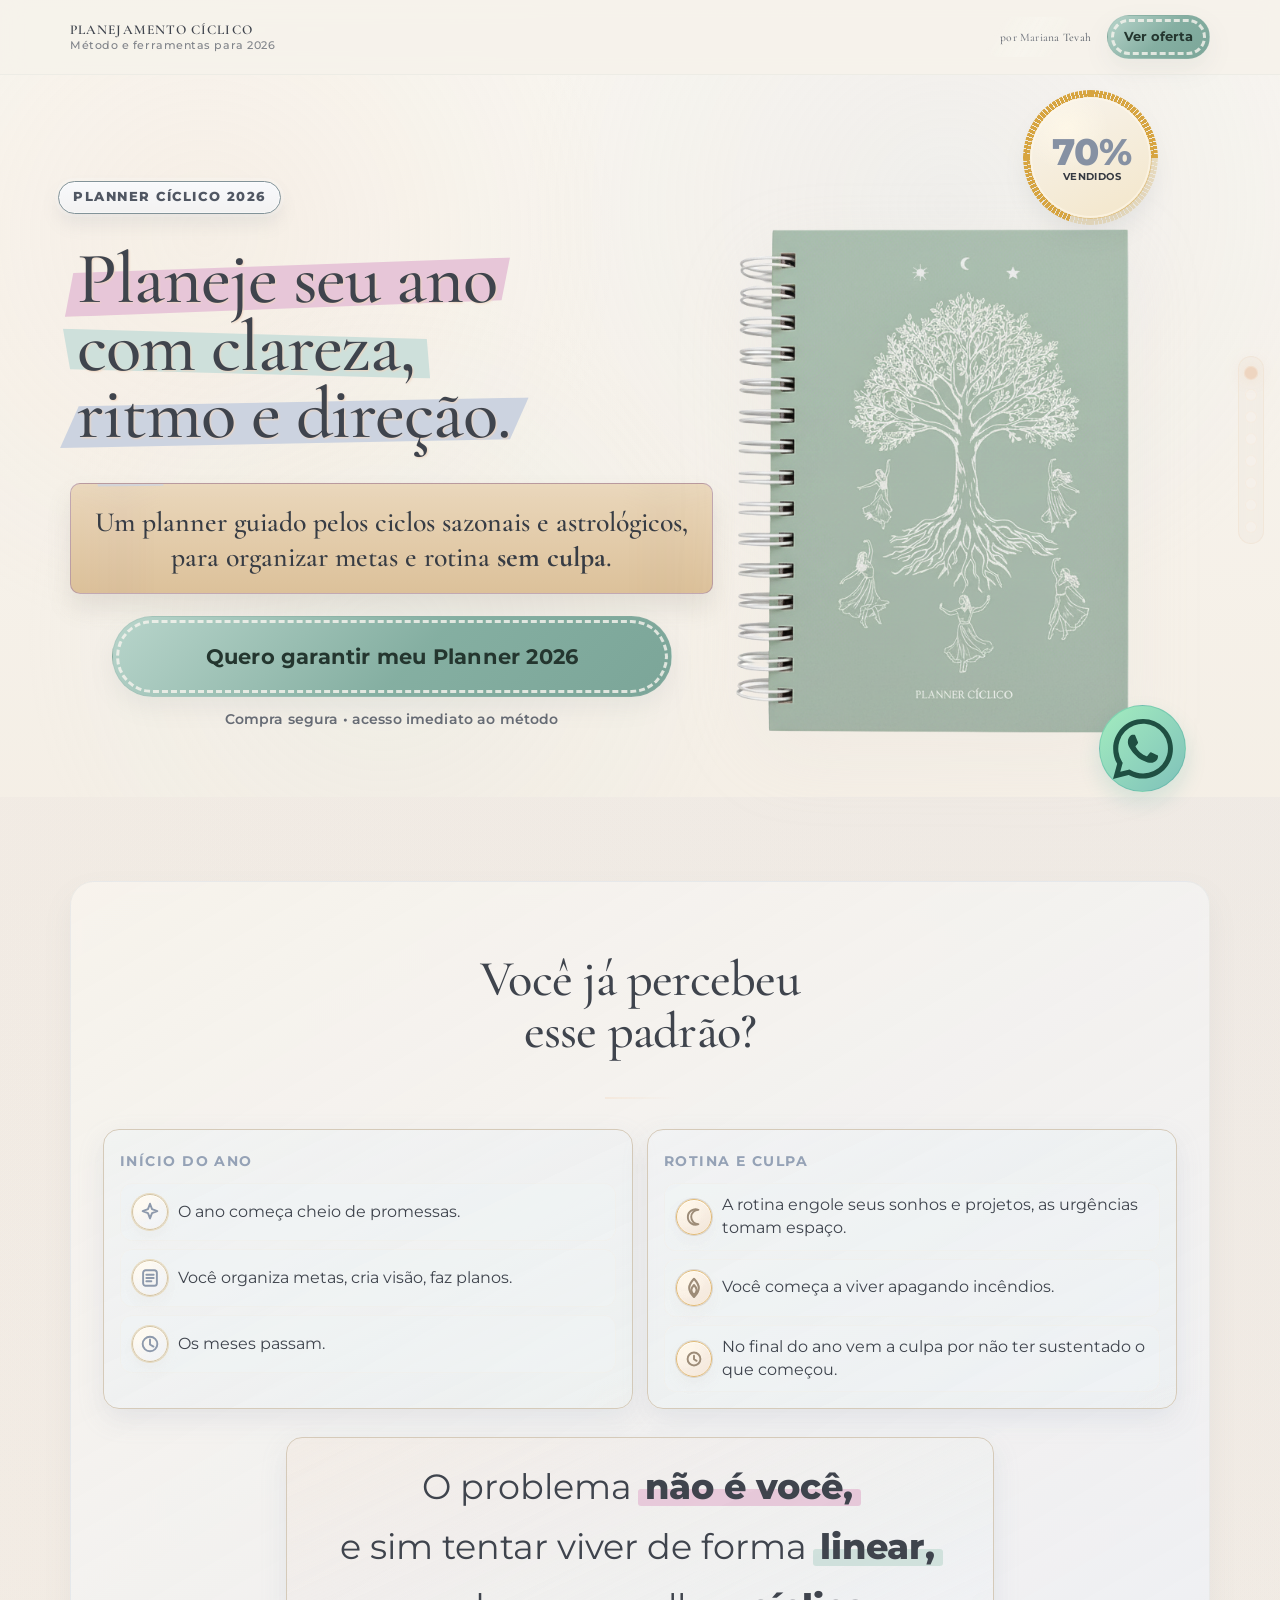
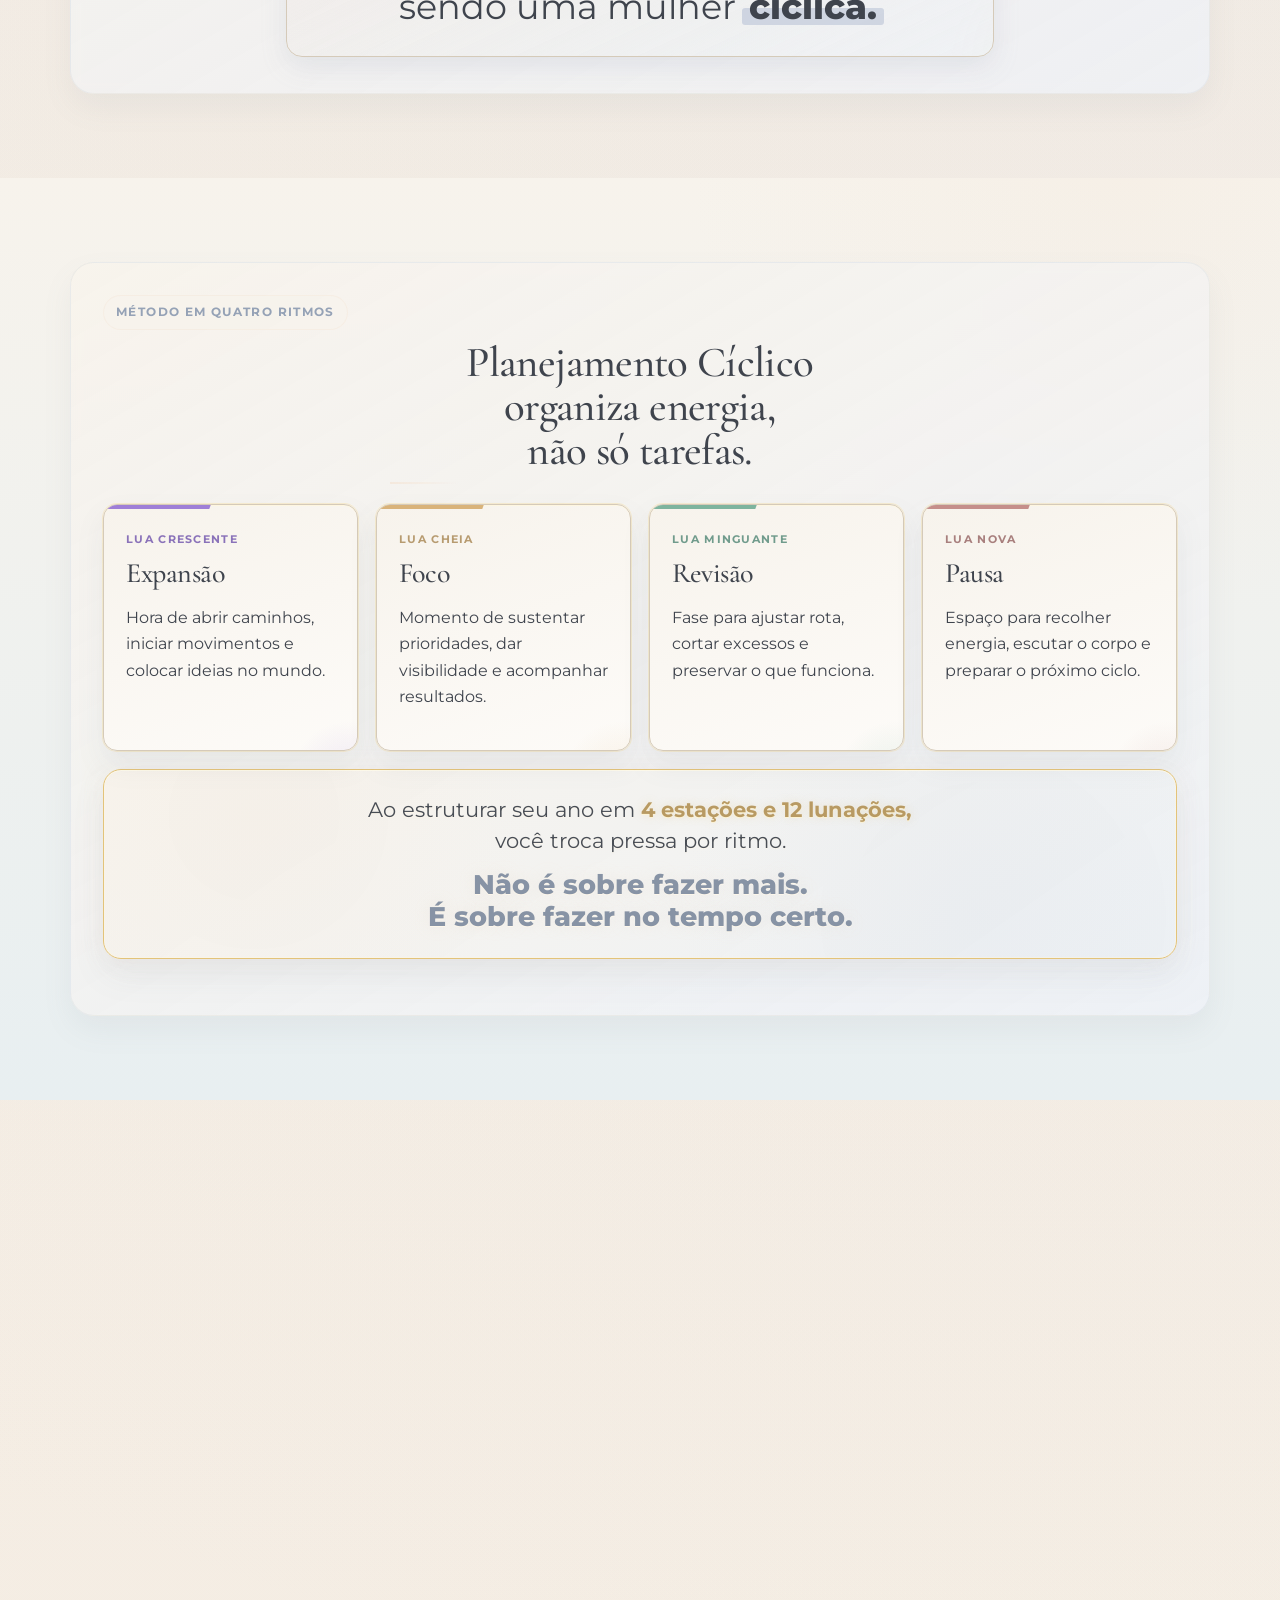
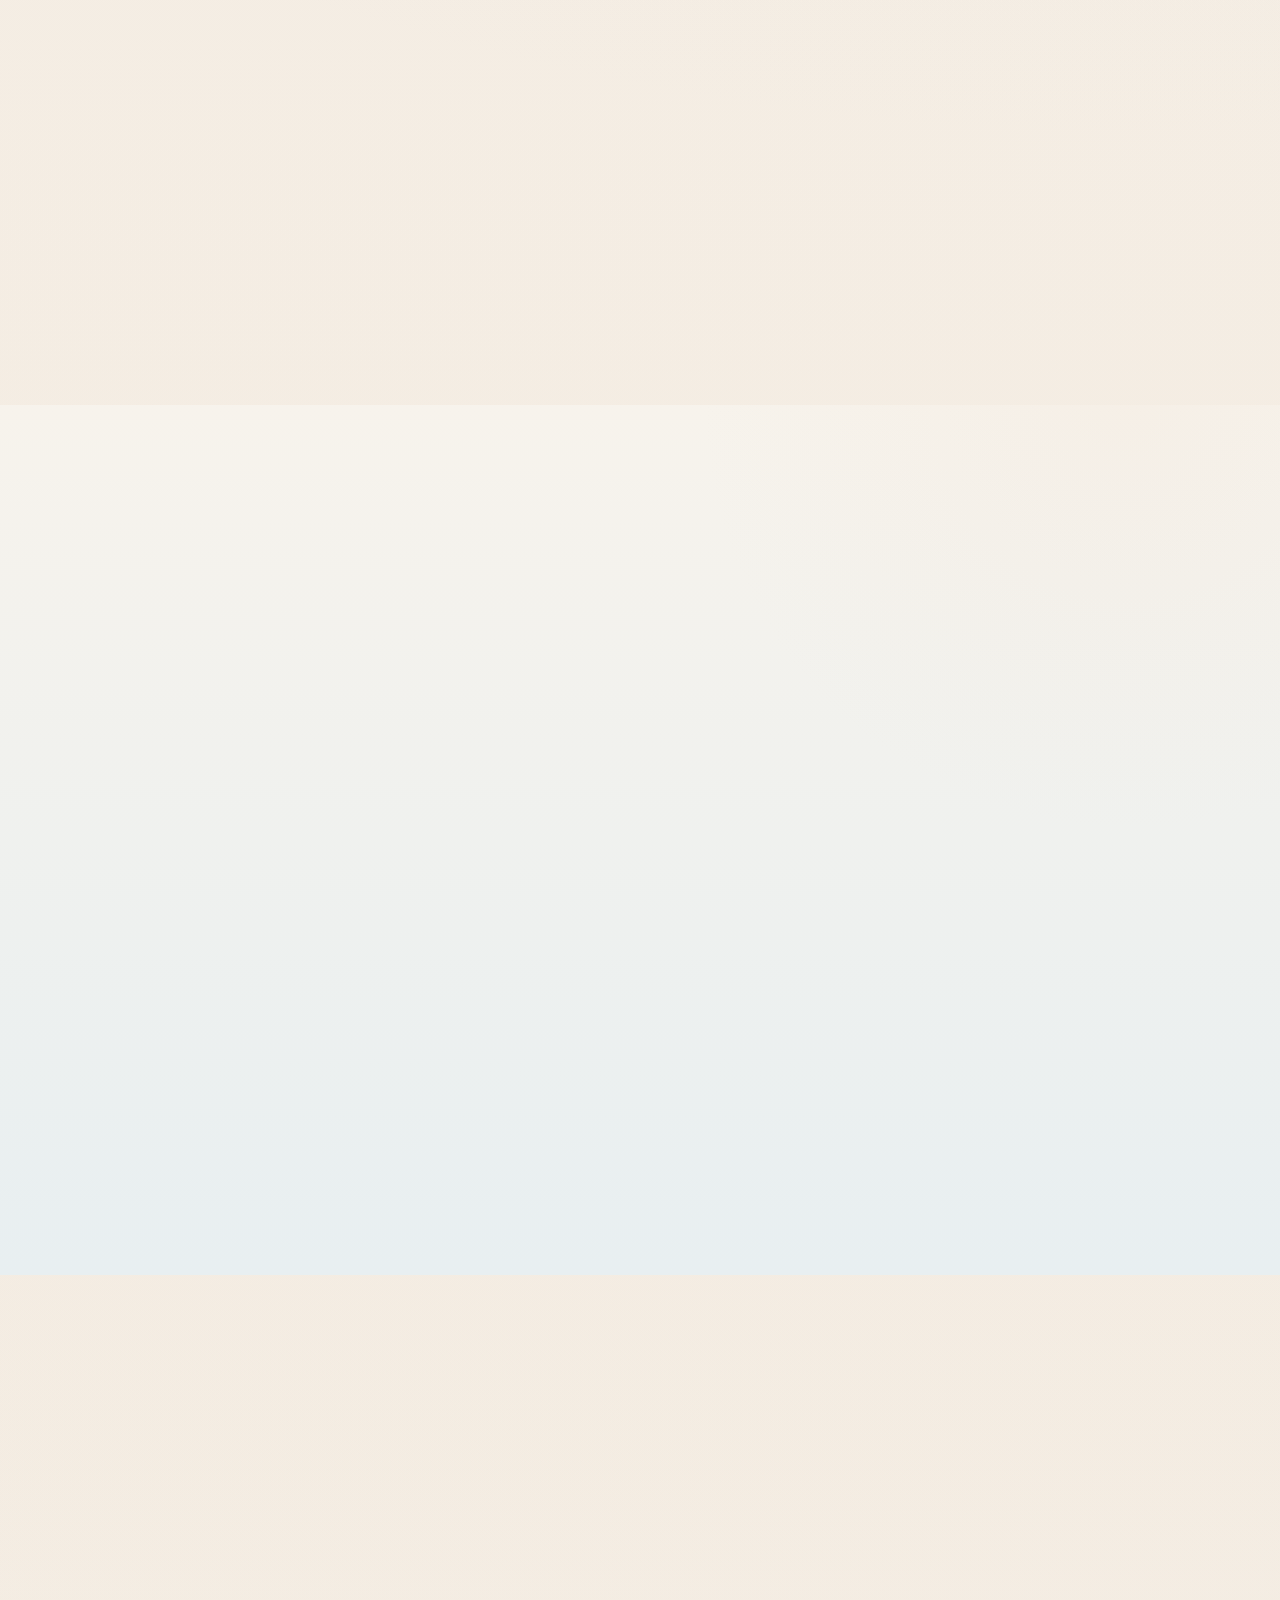
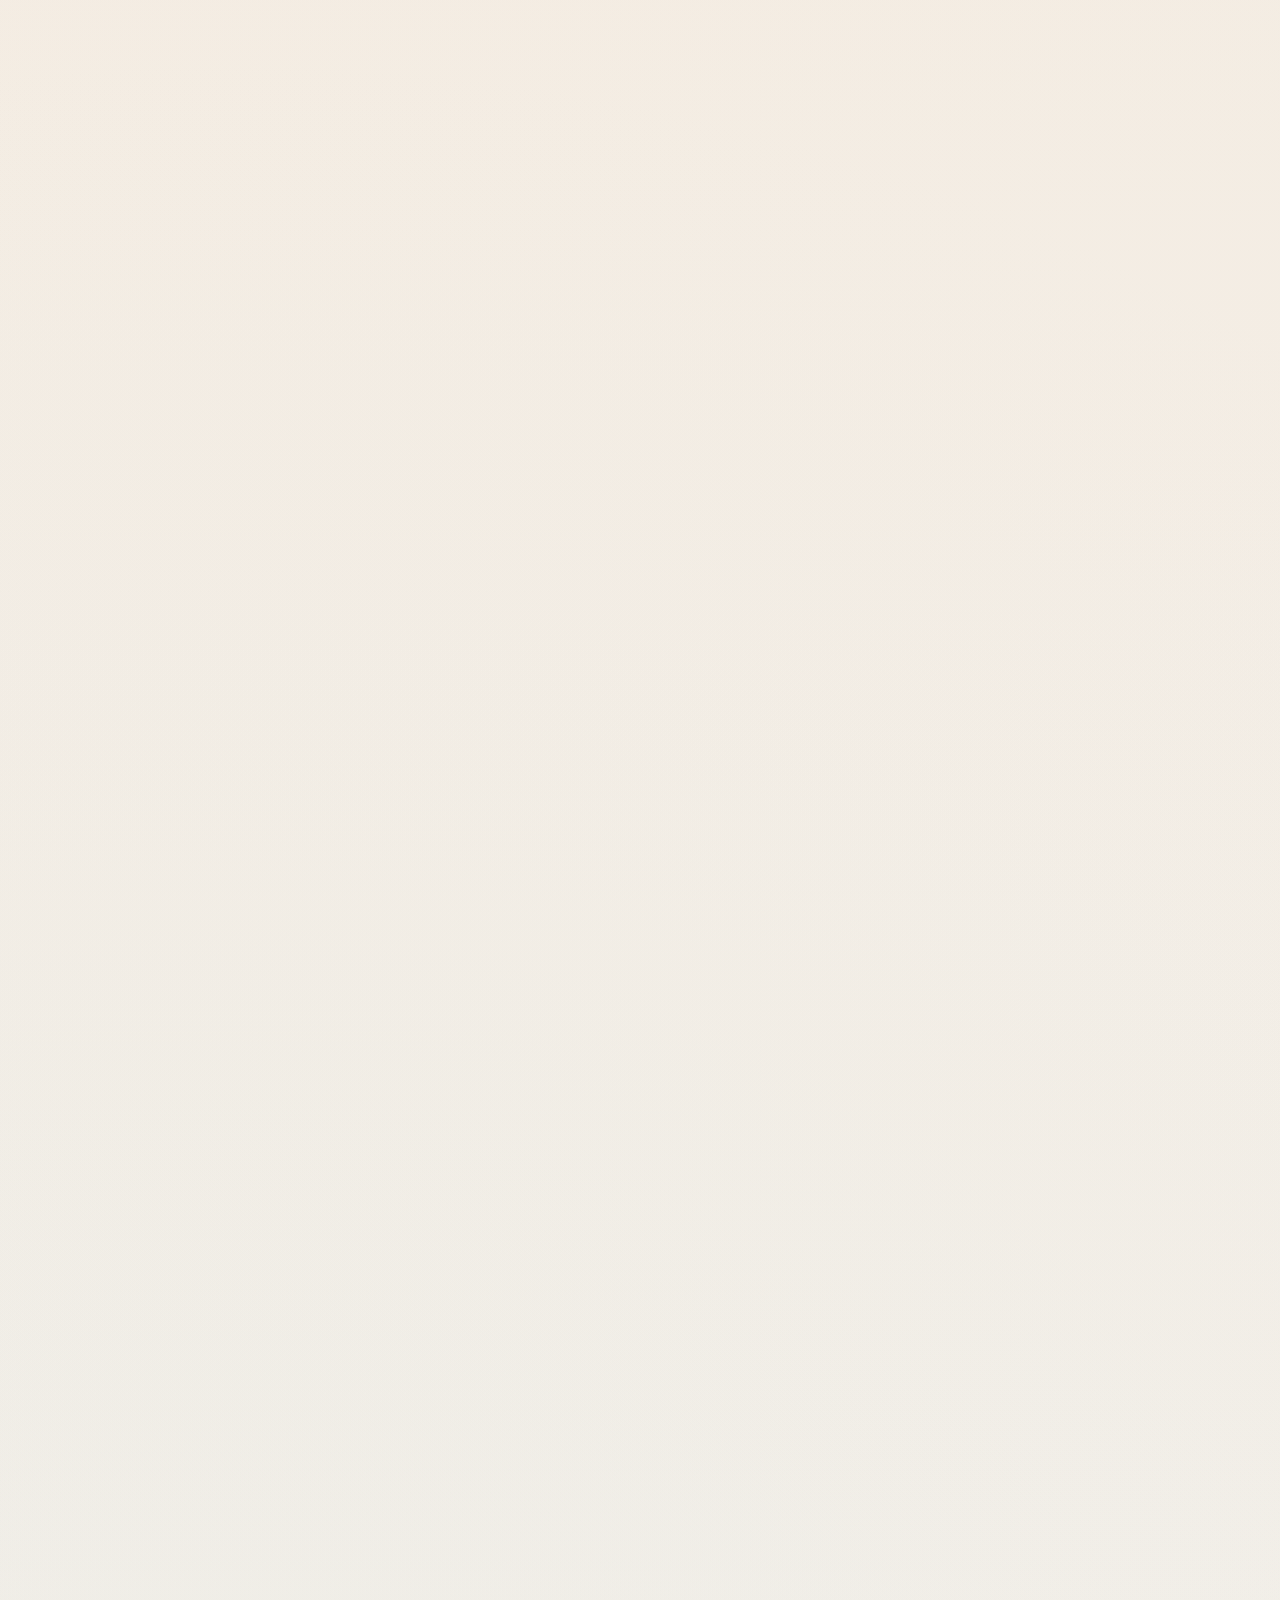
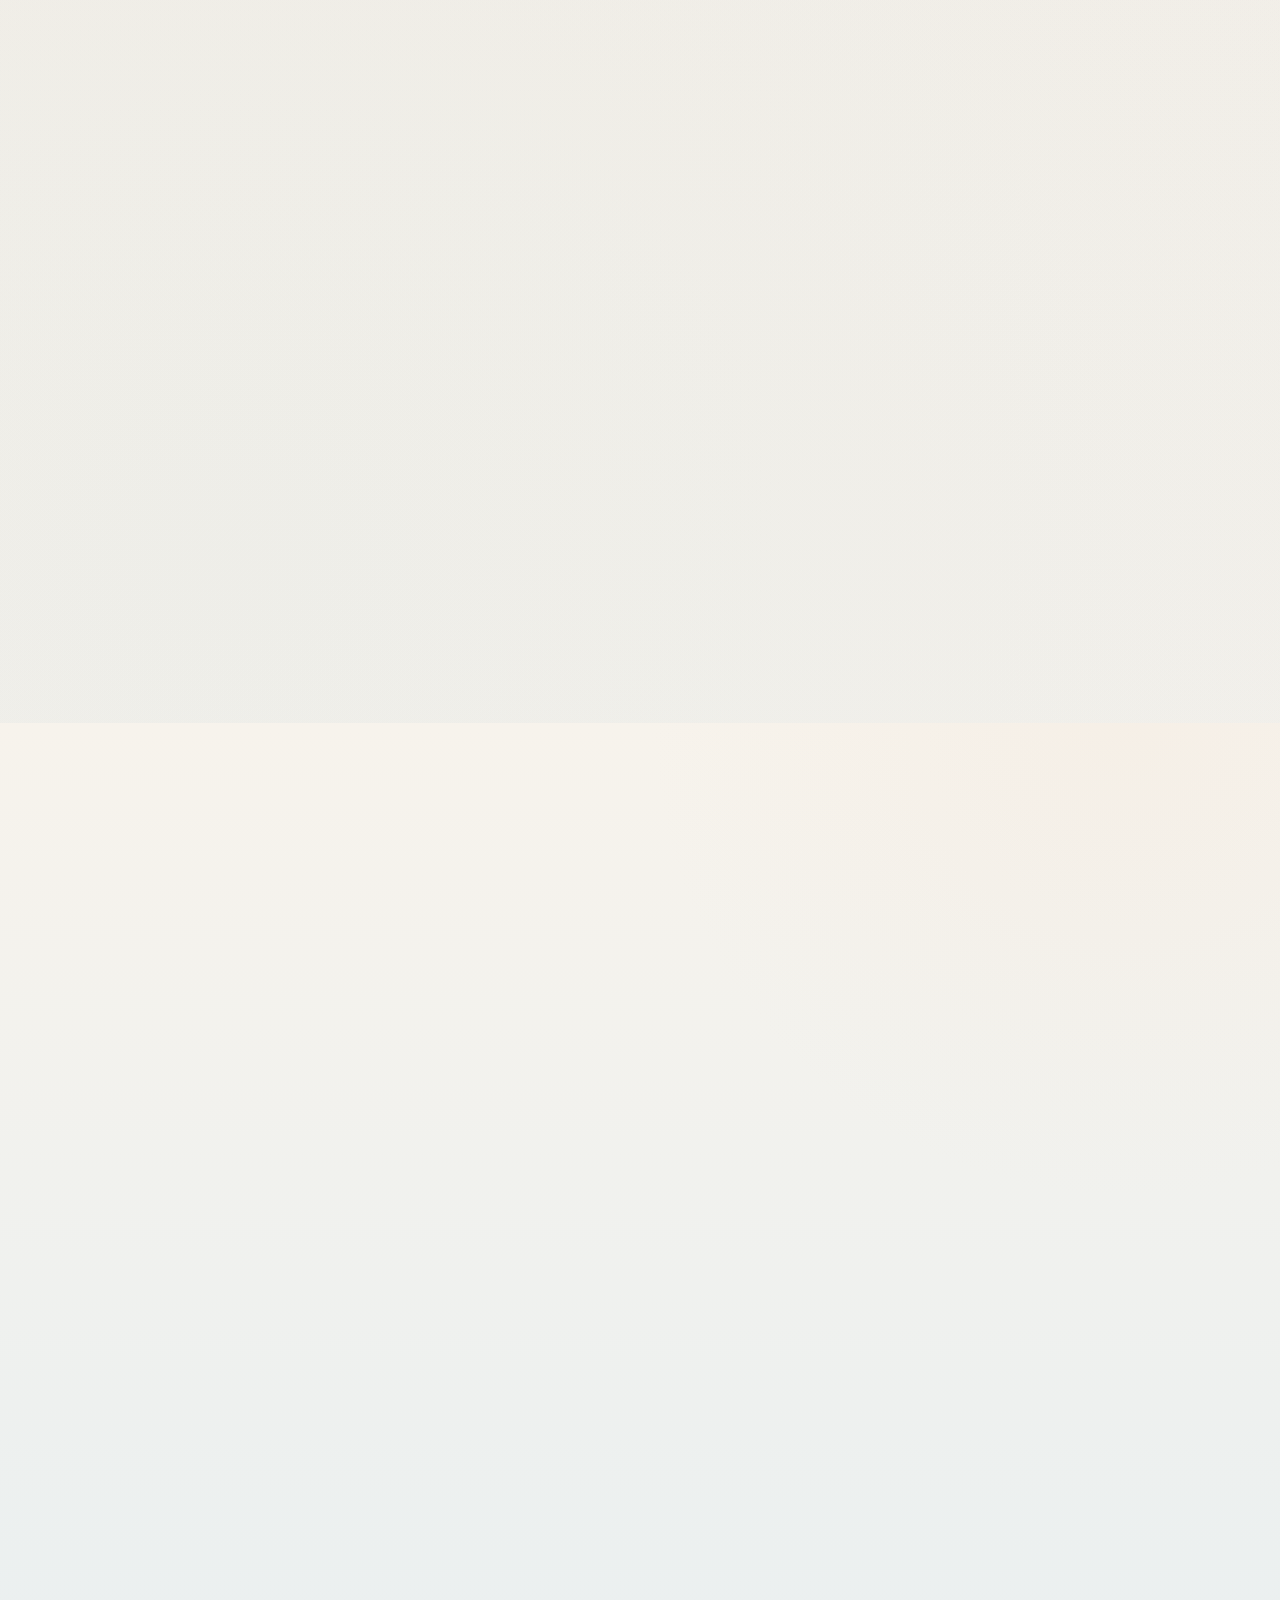
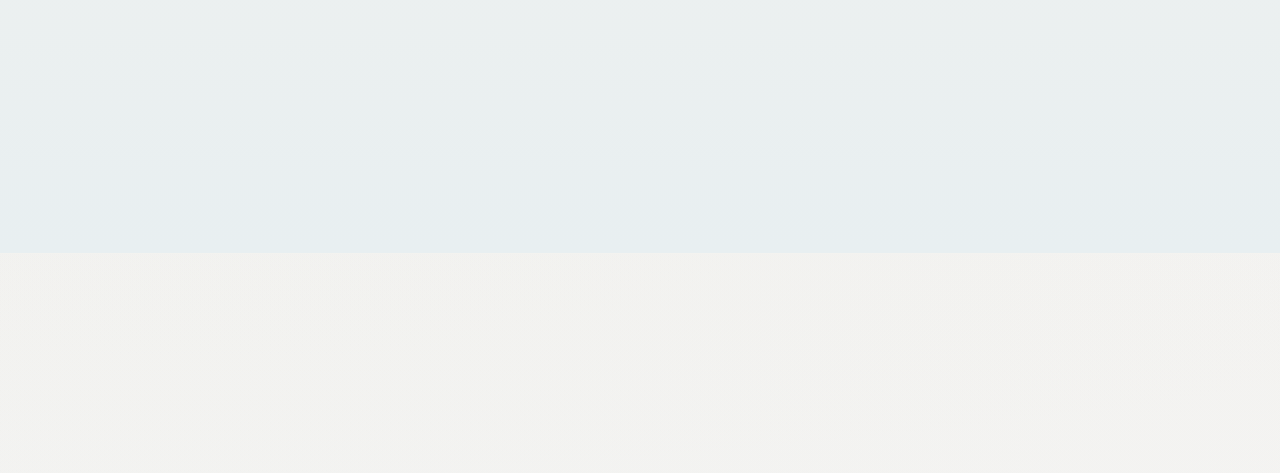
==== commit 21ce1ed0: "Refine offer visuals and legal modals" ====
--- a/landing-final/index.html
+++ b/landing-final/index.html
@@ -61,15 +61,14 @@
     <a
       class="sales-counter"
       href="#investimento"
-      aria-label="Últimas 29 unidades disponíveis. Ver oferta."
+      aria-label="70 por cento vendidos. Ver oferta."
       data-total="100"
-      data-sold="71"
+      data-sold="70"
     >
       <strong class="sales-counter-copy">
-        <span class="sales-counter-value" data-sales-value>29</span>
+        <span class="sales-counter-value" data-sales-value>70%</span>
         <span class="sales-counter-text">
-          <span class="sales-counter-text-line">ultimas</span>
-          <span class="sales-counter-text-line">unidades!</span>
+          <span class="sales-counter-text-line">vendidos</span>
         </span>
       </strong>
     </a>
@@ -270,7 +269,7 @@
               <img
                 id="showcase-photo"
                 class="showcase-photo"
-                src="Mari Tevah - Planner-99.jpg"
+                src="assets/Still 2026-03-28 165416_1.37.3.png"
                 alt="Materiais do Planejamento Cíclico sobre mesa de madeira em momento de uso"
                 width="1024"
                 height="1024"
@@ -282,7 +281,7 @@
               <article
                 class="card showcase-card is-active"
                 tabindex="0"
-                data-showcase-image="Mari Tevah - Planner-99.jpg"
+                data-showcase-image="assets/Still 2026-03-28 165416_1.37.3.png"
                 data-showcase-alt="Materiais do Planejamento Cíclico sobre mesa de madeira em momento de uso"
                 data-showcase-label="Planner Cíclico 2026"
               >
@@ -400,6 +399,17 @@
             <li>Ebook prático do método</li>
             <li>Bônus: aula ao vivo com a criadora do método</li>
           </ul>
+          <div class="offer-mockups" aria-label="Entregáveis do Planner Cíclico 2026">
+            <img
+              class="offer-mockup-single"
+              src="assets/entregaveis_nobg.png"
+              alt="Composição com os entregáveis do Planner Cíclico 2026"
+              width="1024"
+              height="1024"
+              loading="lazy"
+              decoding="async"
+            />
+          </div>
           <p>Tudo isso por:</p>
           <p><strong>R$180</strong> ou em até 3x sem juros</p>
           <a class="btn btn-lg magnetic" href="https://wa.me/554896491496?text=Quero%20encomendar%20meu%20planner!!!" target="_blank" rel="noopener noreferrer">Quero garantir o combo 2026</a>
@@ -496,10 +506,10 @@
       <div class="container footer-inner">
         <p>&copy; <span id="year"></span> Planejamento Cíclico</p>
         <nav class="footer-links" aria-label="Links legais">
-          <a href="termos-de-uso.html">Termos de Uso</a>
-          <a href="politica-de-privacidade.html">Política de Privacidade</a>
-          <a href="reembolso.html">Reembolso</a>
-          <a href="contato.html">Contato</a>
+          <a href="termos-de-uso.html" data-legal-modal="Termos de Uso">Termos de Uso</a>
+          <a href="politica-de-privacidade.html" data-legal-modal="Política de Privacidade">Política de Privacidade</a>
+          <a href="reembolso.html" data-legal-modal="Reembolso">Reembolso</a>
+          <a href="contato.html" data-legal-modal="Contato">Contato</a>
           <a href="#top">Voltar ao topo</a>
         </nav>
       </div>
@@ -531,6 +541,14 @@
       </div>
     </div>
 
+    <div class="legal-modal" id="legal-modal" hidden aria-hidden="true">
+      <div class="legal-modal-panel" role="dialog" aria-modal="true" aria-labelledby="legal-modal-title">
+        <button class="legal-modal-close" id="legal-modal-close" type="button" aria-label="Fechar modal">×</button>
+        <h2 class="legal-modal-title" id="legal-modal-title">Informações</h2>
+        <iframe class="legal-modal-frame" id="legal-modal-frame" title="Conteúdo legal" loading="lazy"></iframe>
+      </div>
+    </div>
+
     <script src="script.js"></script>
   </body>
 </html>
--- a/landing-final/styles.css
+++ b/landing-final/styles.css
@@ -357,8 +357,8 @@
 
 .sales-counter-copy {
   display: grid;
-  gap: 2px;
-  width: auto;
+  gap: 3px;
+  width: fit-content;
   max-width: 100%;
   font-family: var(--font-ui);
   line-height: 1.02;
@@ -370,7 +370,7 @@
   position: relative;
   z-index: 1;
   margin: 0 auto;
-  transform: translateY(-1.5px);
+  transform: translate(1.5px, 1px);
 }
 
 .sales-counter-value {
@@ -386,7 +386,7 @@
 
 .sales-counter-text {
   display: block;
-  width: auto;
+  width: fit-content;
   margin: 0 auto;
   font-size: 0.6rem;
   font-weight: 700;
@@ -902,6 +902,10 @@
   overflow: visible;
 }
 
+body.legal-modal-open {
+  overflow: hidden;
+}
+
 .mockup-lightbox {
   position: fixed;
   inset: 0;
@@ -946,6 +950,78 @@
   display: block;
   object-fit: contain;
   border-radius: 12px;
+}
+
+.legal-modal {
+  position: fixed;
+  inset: 0;
+  z-index: 190;
+  display: grid;
+  place-items: center;
+  padding: 24px;
+  background: color-mix(in srgb, var(--bg-deep) 46%, transparent);
+  backdrop-filter: blur(10px);
+  opacity: 0;
+  pointer-events: none;
+  transition: opacity 220ms var(--ease-standard);
+}
+
+.legal-modal.is-open {
+  opacity: 1;
+  pointer-events: auto;
+}
+
+.legal-modal-panel {
+  position: relative;
+  width: min(920px, 100%);
+  height: min(82vh, 820px);
+  border-radius: 22px;
+  border: 1px solid color-mix(in srgb, var(--line-strong) 22%, transparent);
+  background: linear-gradient(160deg, color-mix(in srgb, var(--surface) 94%, white), color-mix(in srgb, var(--surface-lavender) 86%, white));
+  box-shadow:
+    0 34px 70px color-mix(in srgb, var(--lavender-shadow) 22%, transparent),
+    0 0 42px color-mix(in srgb, var(--lavender) 12%, transparent);
+  padding: 22px 22px 18px;
+  display: grid;
+  grid-template-rows: auto minmax(0, 1fr);
+  gap: 14px;
+  transform: translateY(12px) scale(0.98);
+  transition: transform 260ms var(--ease-standard);
+}
+
+.legal-modal.is-open .legal-modal-panel {
+  transform: translateY(0) scale(1);
+}
+
+.legal-modal-title {
+  margin: 0;
+  padding-right: 48px;
+  font-size: clamp(1.4rem, 2.3vw, 2rem);
+  line-height: 1.02;
+}
+
+.legal-modal-close {
+  position: absolute;
+  top: 14px;
+  right: 14px;
+  width: 40px;
+  height: 40px;
+  border: 0;
+  border-radius: 999px;
+  background: color-mix(in srgb, var(--surface-soft) 88%, white);
+  color: var(--ink);
+  font-size: 1.6rem;
+  line-height: 1;
+  cursor: pointer;
+  box-shadow: 0 10px 18px color-mix(in srgb, var(--lavender-shadow) 12%, transparent);
+}
+
+.legal-modal-frame {
+  width: 100%;
+  height: 100%;
+  border: 0;
+  border-radius: 16px;
+  background: white;
 }
 
 /* Shared sections */
@@ -1773,7 +1849,7 @@
   width: 100%;
   height: 100%;
   object-fit: cover;
-  object-position: center;
+  object-position: center 42%;
   filter: saturate(0.92) contrast(0.98) brightness(1.01);
   opacity: 1;
   transition: opacity 560ms var(--ease-soft);
@@ -2294,6 +2370,28 @@
   box-shadow: 0 0 0 4px color-mix(in srgb, var(--mint) 18%, transparent);
 }
 
+.offer-mockups {
+  width: min(100%, 38rem);
+  margin: 10px auto 8px;
+  padding: 6px 5px 4px;
+  border-radius: 22px;
+  border: 1px solid color-mix(in srgb, var(--hero-card-border) 20%, transparent);
+  background:
+    radial-gradient(circle at 18% 18%, color-mix(in srgb, var(--accent-soft) 34%, transparent), transparent 34%),
+    linear-gradient(155deg, color-mix(in srgb, var(--surface) 96%, white), color-mix(in srgb, var(--surface-lavender) 86%, white));
+  box-shadow:
+    inset 0 1px 0 color-mix(in srgb, white 72%, transparent),
+    0 14px 28px color-mix(in srgb, var(--lavender-shadow) 10%, transparent);
+}
+
+.offer-mockup-single {
+  display: block;
+  width: 100%;
+  height: auto;
+  border-radius: 16px;
+  filter: drop-shadow(0 20px 36px color-mix(in srgb, var(--lavender-shadow) 16%, transparent));
+}
+
 .offer-box small {
   display: block;
   margin-top: 12px;
@@ -2352,7 +2450,7 @@
 /* Footer */
 .site-footer {
   border-top: 1px solid color-mix(in srgb, var(--star) 12%, transparent);
-  padding: 26px 0;
+  padding: 26px 0 138px;
 }
 
 .footer-inner {
@@ -3029,6 +3127,34 @@
   .planner-image-cover {
     transition: none !important;
   }
+
+  .legal-modal {
+    padding: 14px;
+  }
+
+  .legal-modal-panel {
+    width: 100%;
+    height: min(84vh, 760px);
+    padding: 18px 14px 14px;
+    border-radius: 18px;
+  }
+
+  .legal-modal-title {
+    padding-right: 42px;
+    font-size: clamp(1.18rem, 5vw, 1.46rem);
+  }
+
+  .legal-modal-close {
+    top: 10px;
+    right: 10px;
+    width: 36px;
+    height: 36px;
+    font-size: 1.35rem;
+  }
+
+  .legal-modal-frame {
+    border-radius: 12px;
+  }
 }
 
 /* Mobile conversion overrides */
@@ -3039,7 +3165,7 @@
 
   /* Global layout */
   body {
-    padding-bottom: 156px;
+    padding-bottom: 0;
   }
 
   .container {
@@ -3858,6 +3984,12 @@
     margin-top: 6px;
   }
 
+  .offer-mockups {
+    width: min(100%, 31rem);
+    padding: 6px 5px 4px;
+    border-radius: 20px;
+  }
+
   .offer-box h2,
   .offer-box p,
   .benefits-copy,
@@ -3934,7 +4066,7 @@
     min-height: 54px;
     padding: 14px 18px;
     width: auto;
-    min-width: 160px;
+    min-width: 220px;
     white-space: normal;
     text-align: center;
     flex: 0 0 auto;
@@ -3952,6 +4084,10 @@
     flex-direction: column;
     gap: 8px;
     text-align: center;
+  }
+
+  .site-footer {
+    padding-bottom: 122px;
   }
 
   .footer-links {
@@ -3986,6 +4122,12 @@
     font-size: 0.5rem;
   }
 
+  .offer-mockups {
+    width: min(100%, 22rem);
+    padding: 5px 5px 3px;
+    border-radius: 18px;
+  }
+
   .header-inner {
     grid-template-columns: minmax(0, 1fr) auto;
     justify-items: stretch;
@@ -4081,8 +4223,12 @@
   }
 
   .sticky-buy .btn-sm {
-    min-width: 148px;
-    padding: 12px 16px;
+    min-width: 204px;
+    padding: 12px 22px;
+  }
+
+  .site-footer {
+    padding-bottom: 112px;
   }
 }
 
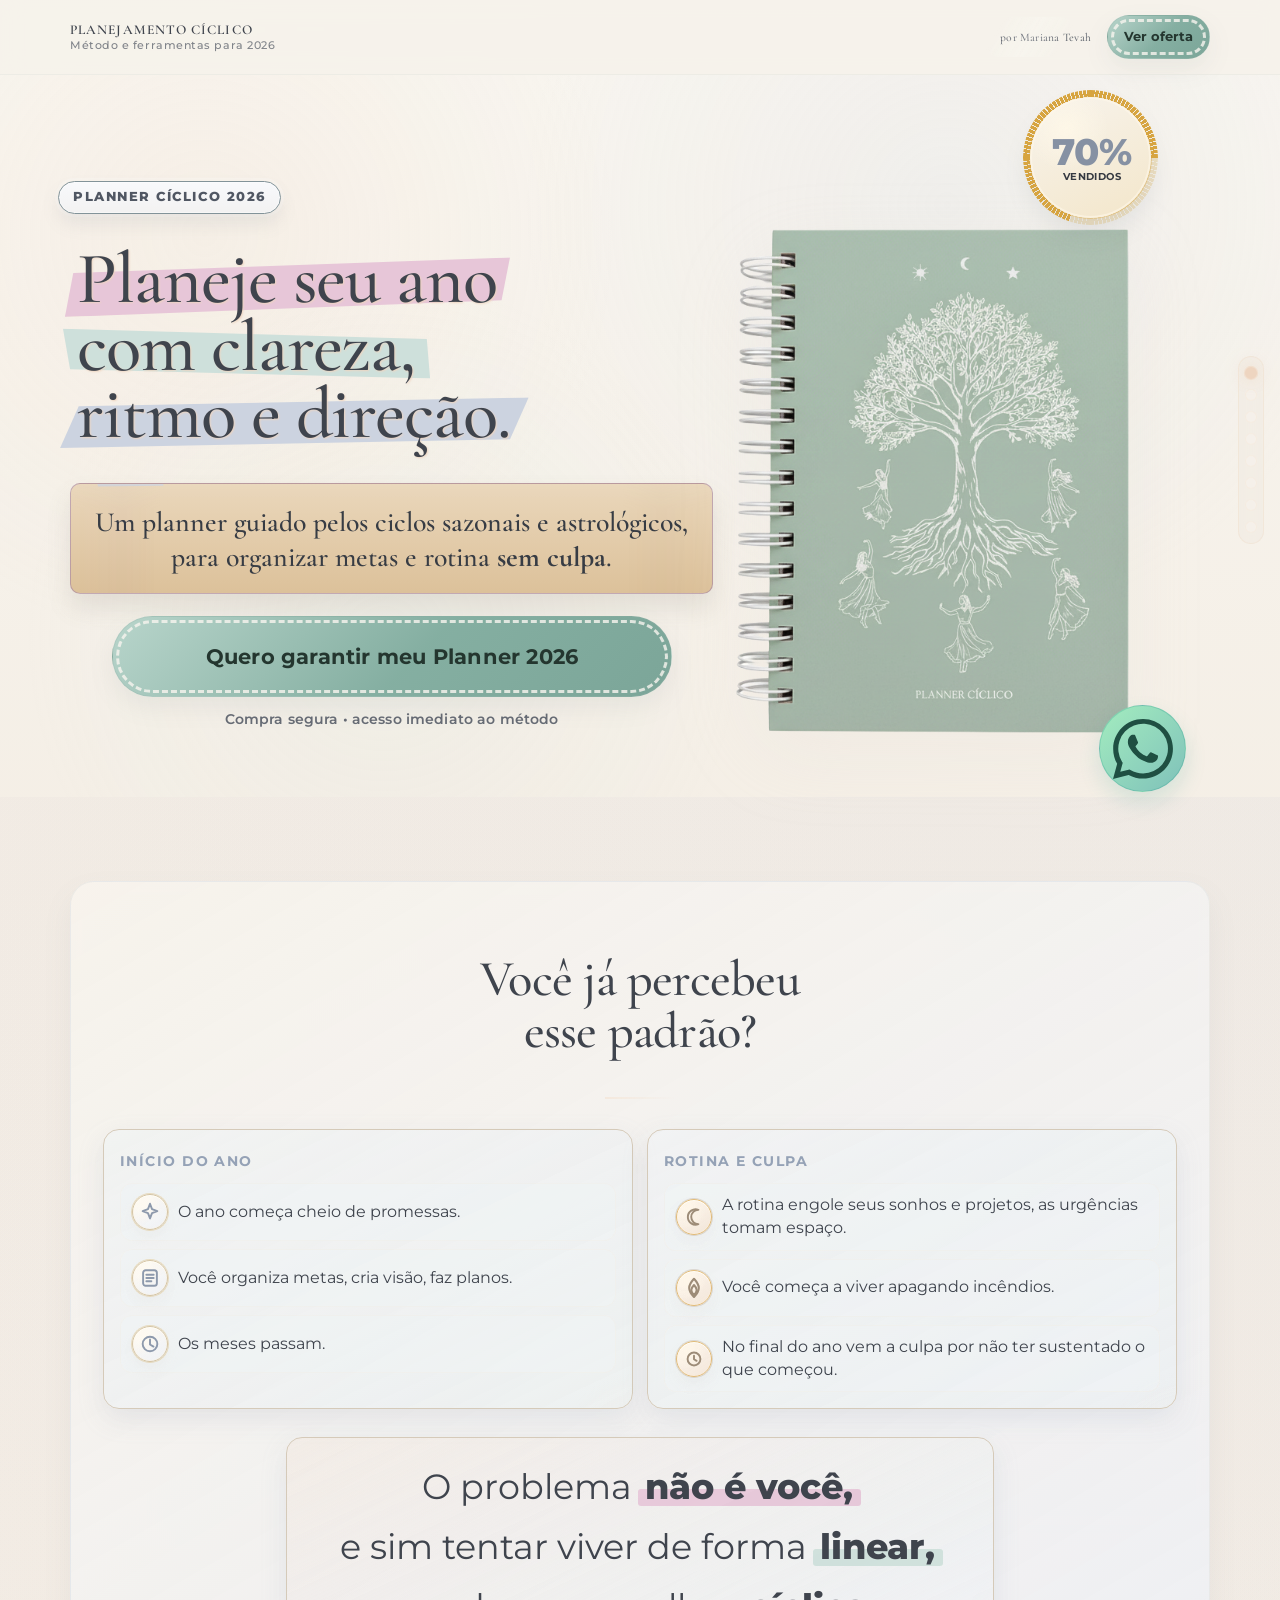
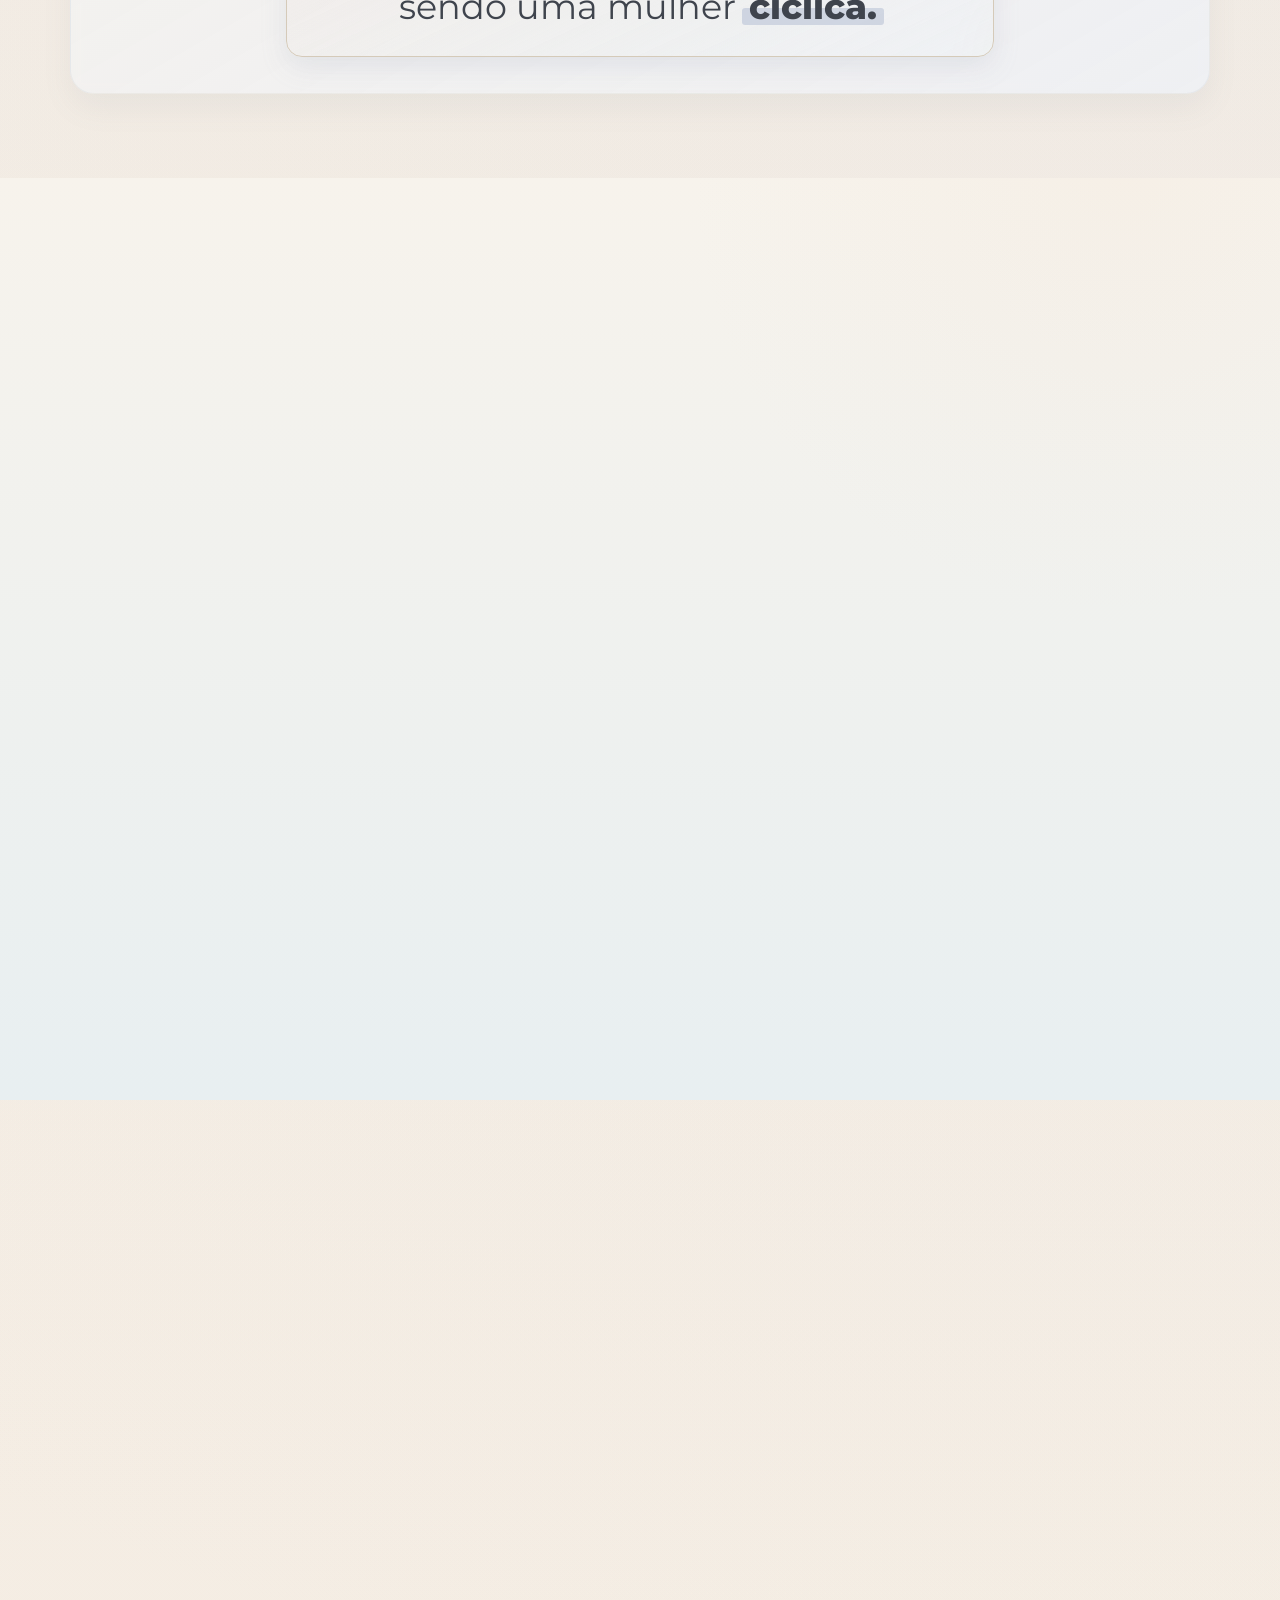
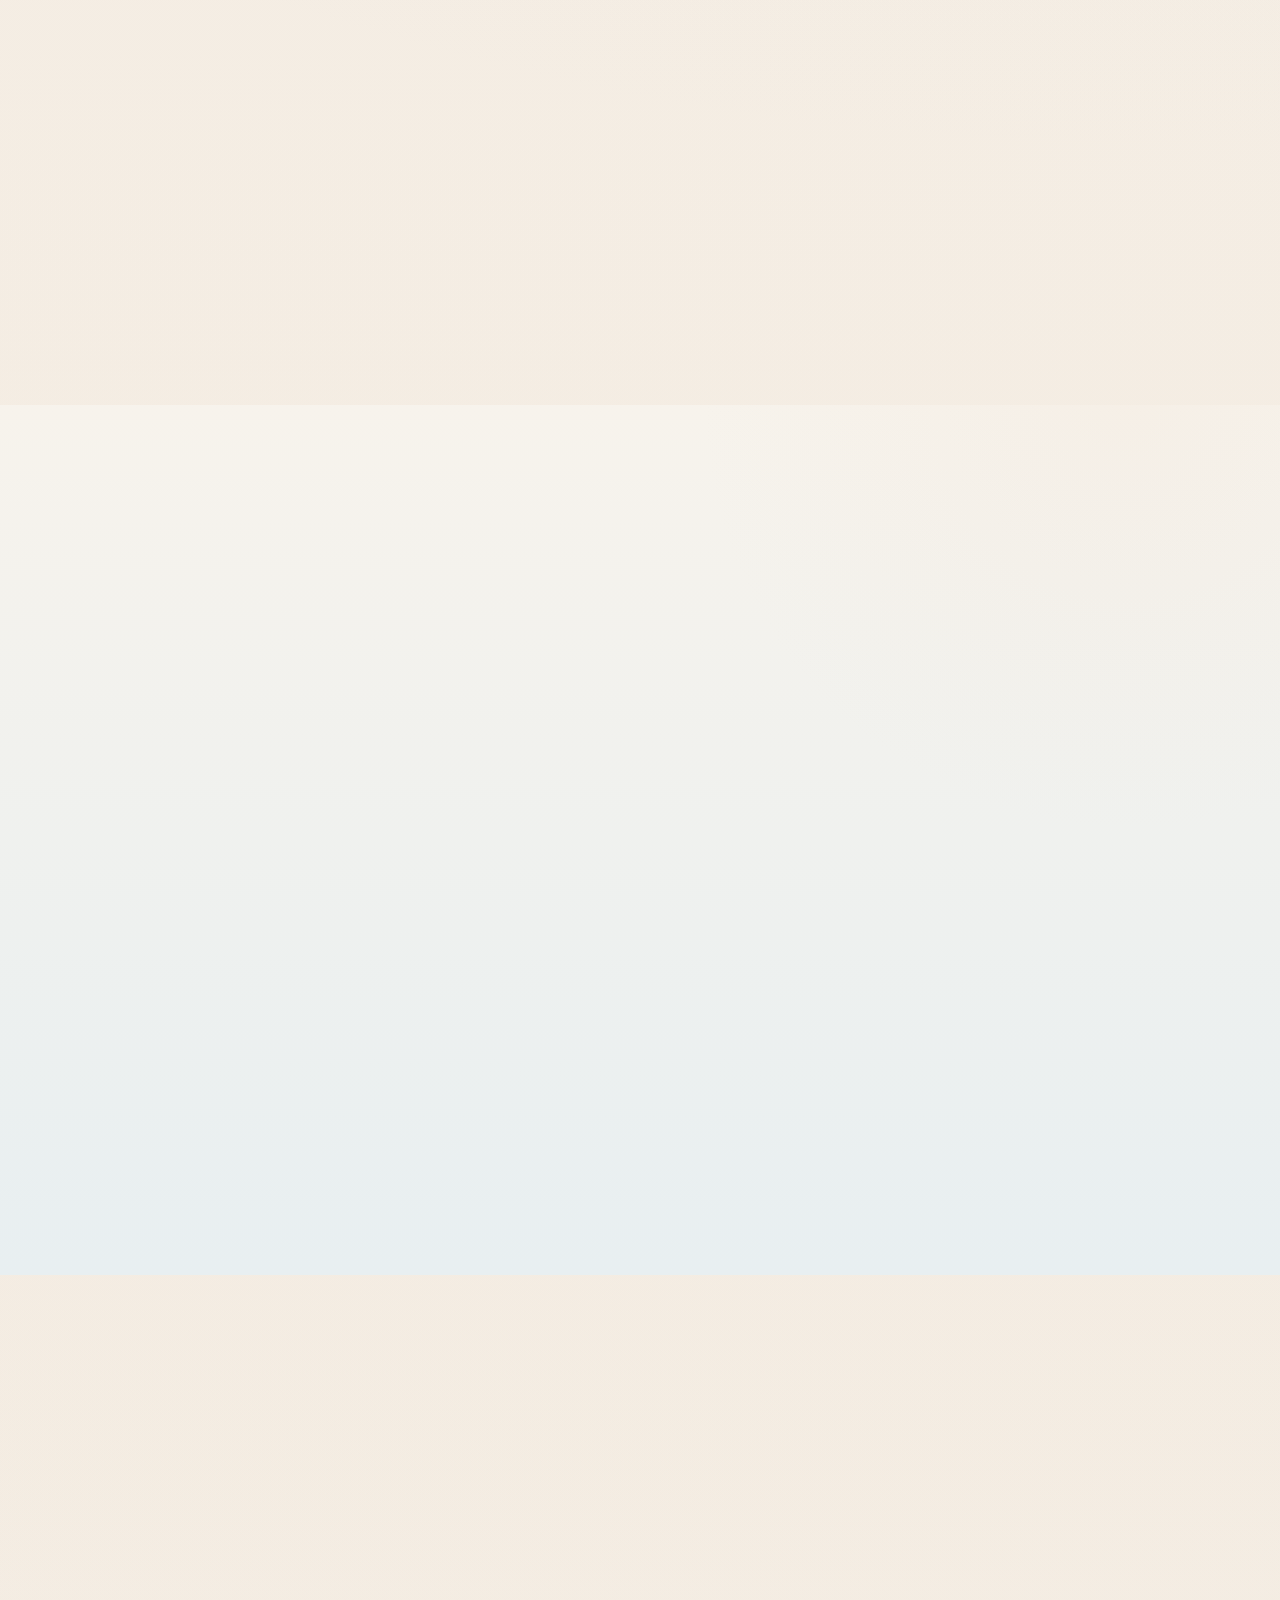
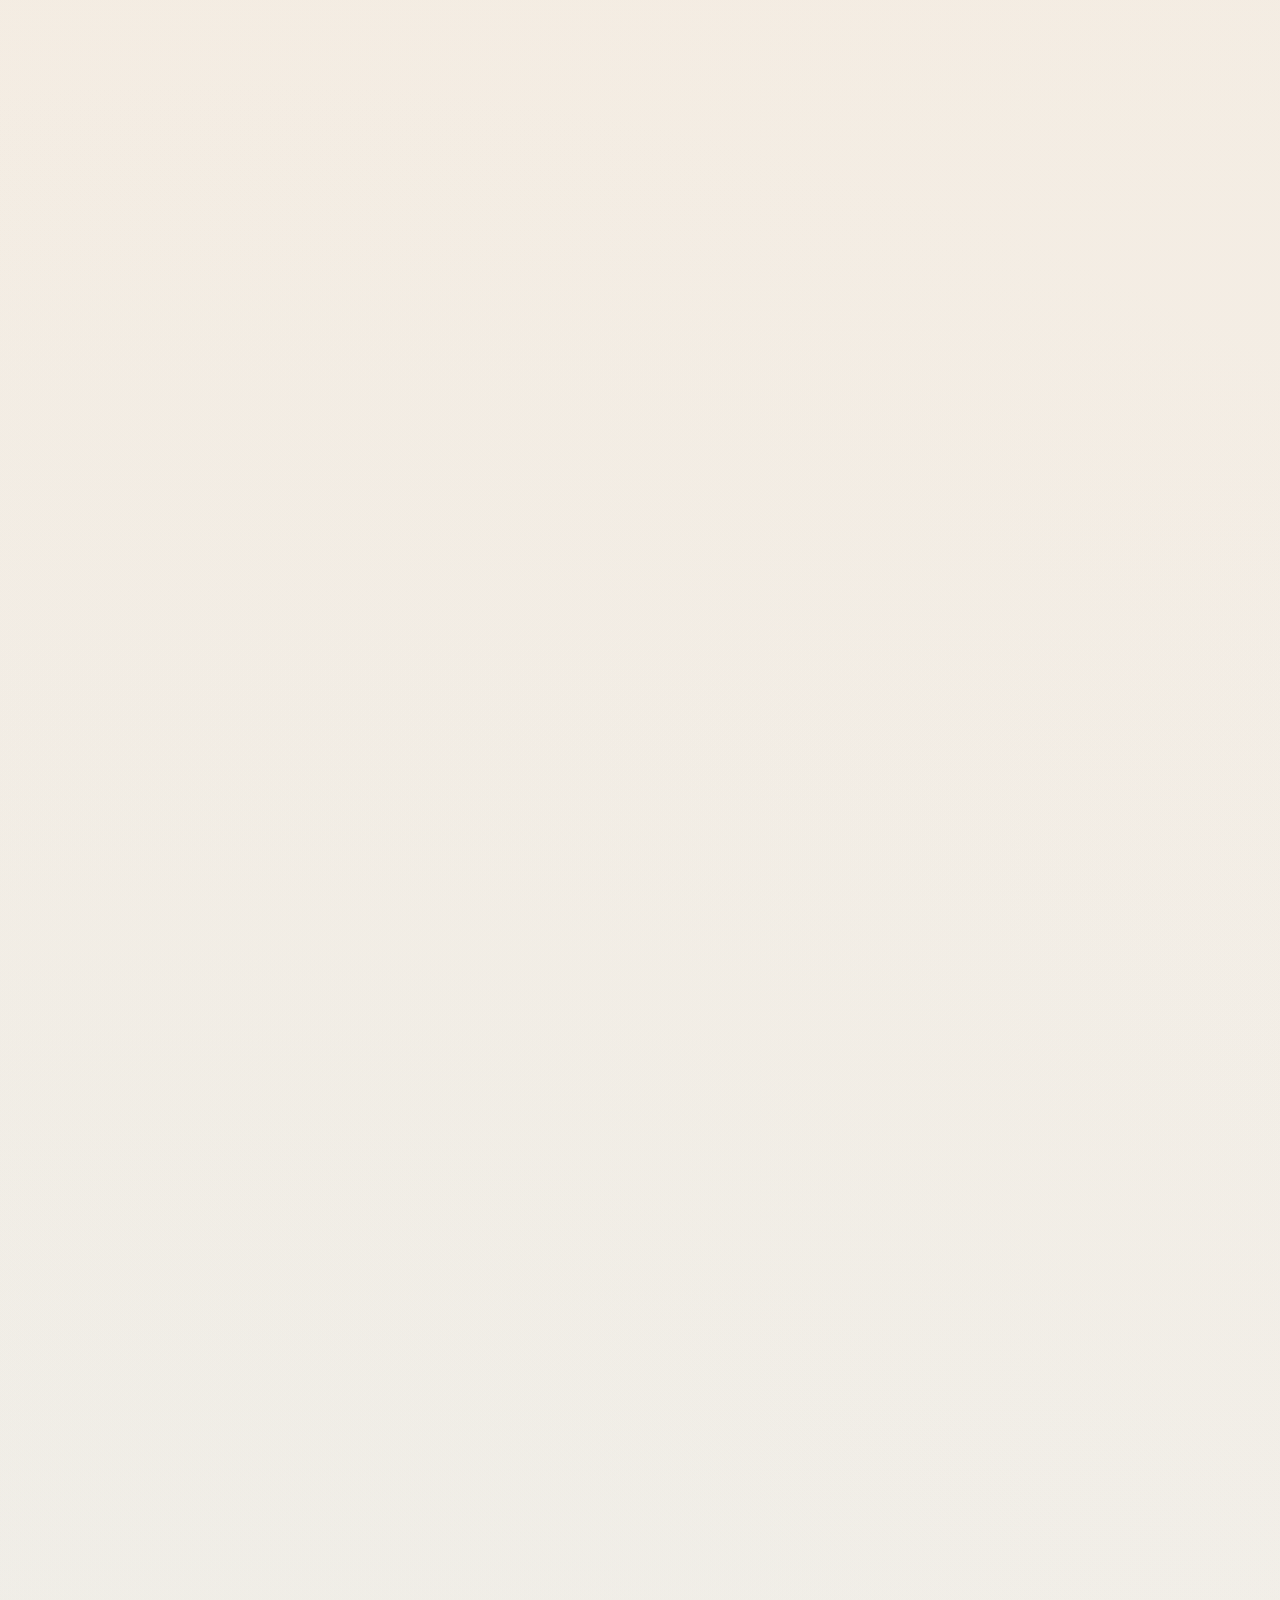
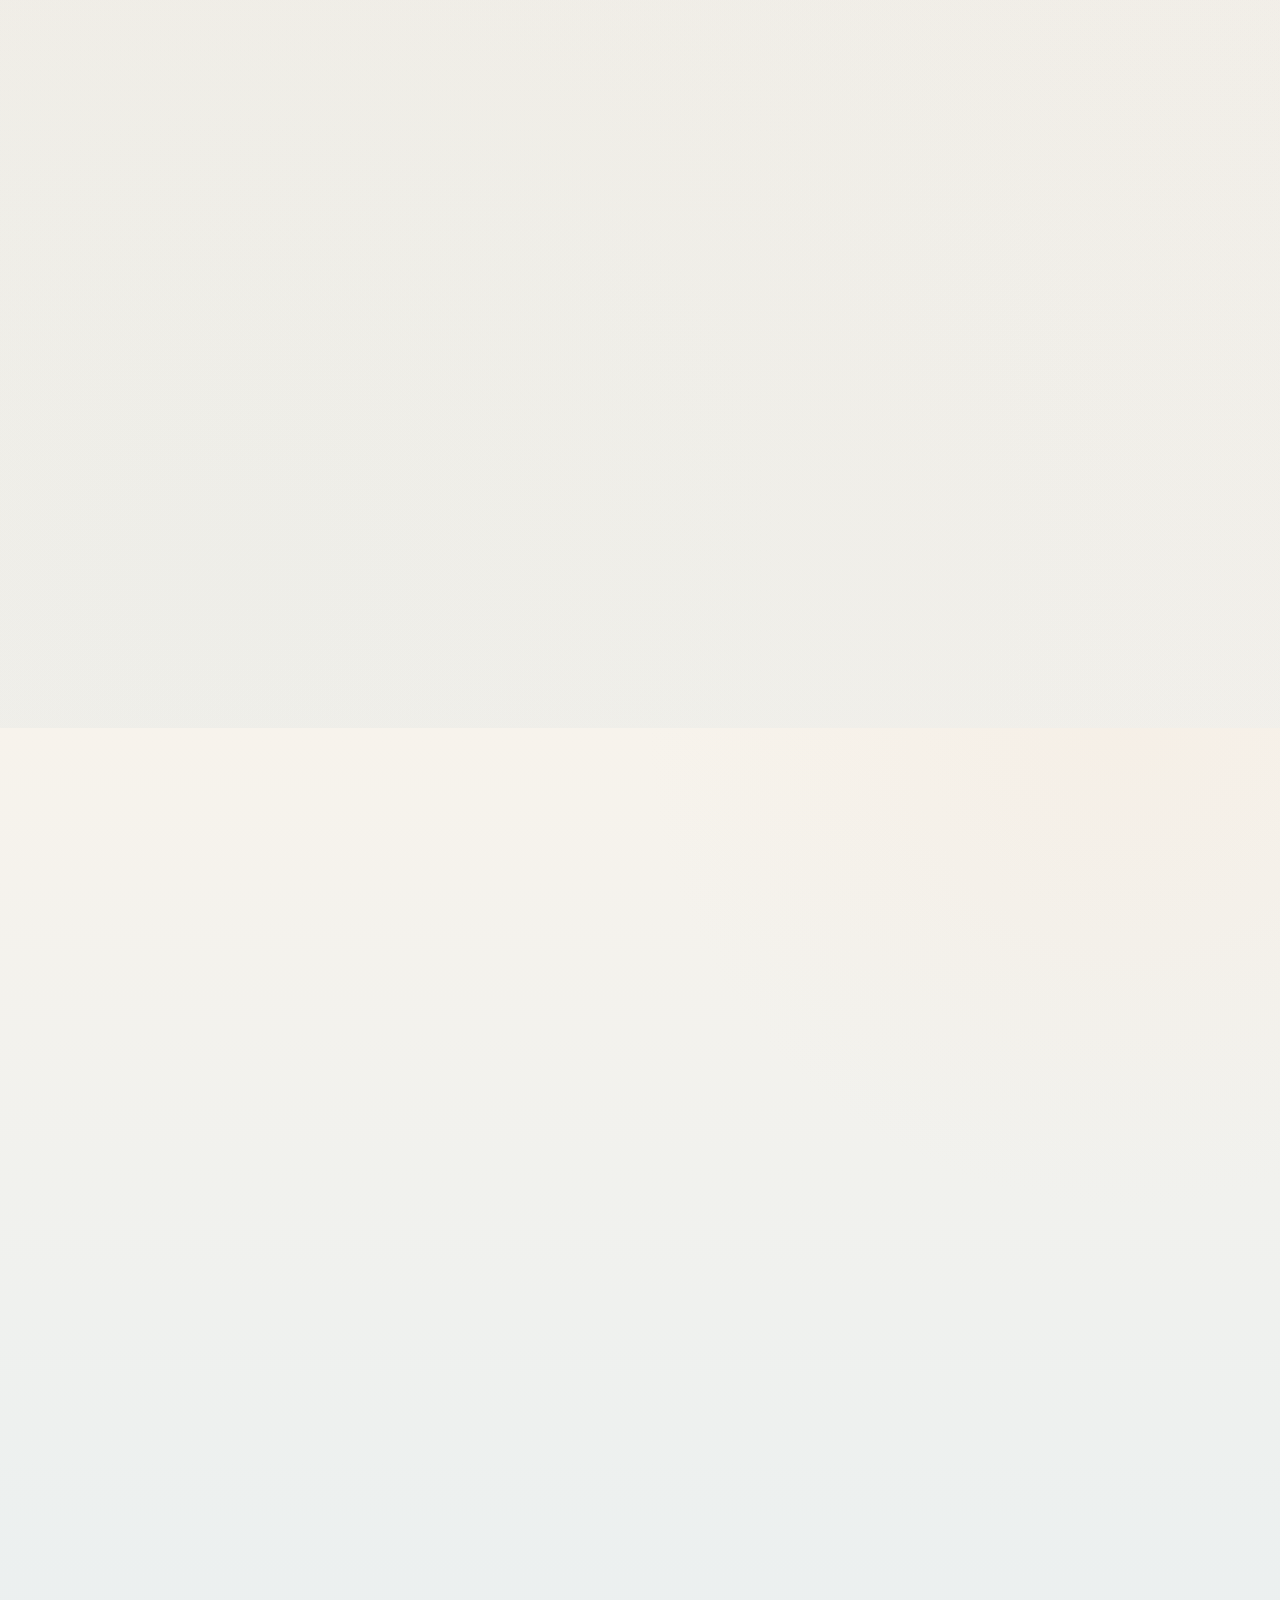
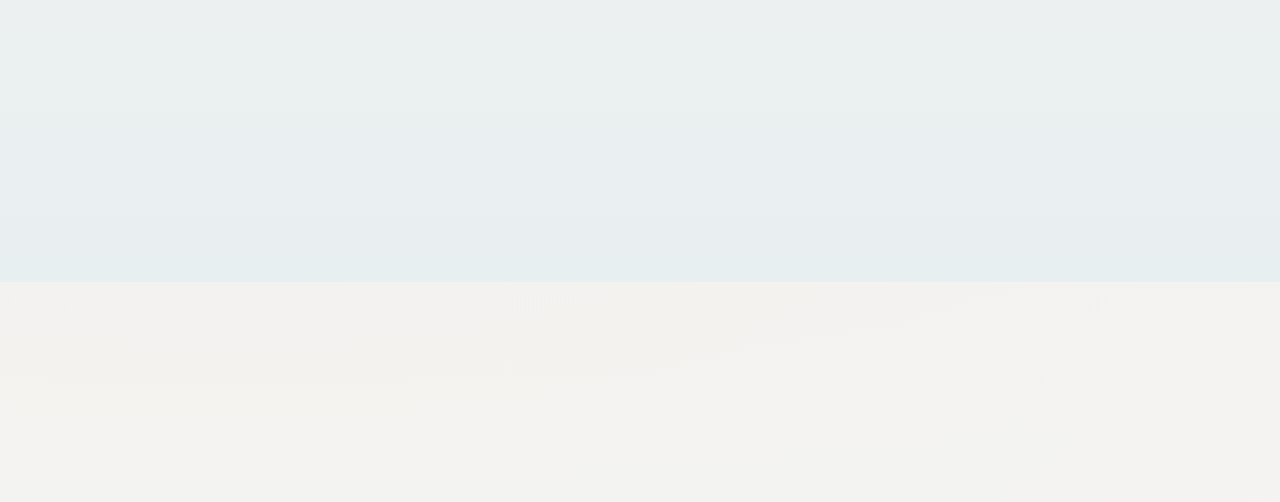
==== commit ce0925fc: "Polish benefits note alignment" ====
--- a/landing-final/index.html
+++ b/landing-final/index.html
@@ -373,7 +373,7 @@
                 Você deixa de viver no improviso e começa a viver com direção real,
                 alinhada aos seus objetivos e manifestações.
               </p>
-              <p class="benefits-note">
+              <p class="benefits-note benefits-note-emphasis">
                 E o melhor: você pode usar em qualquer data do ano, pois ele é dividido
                 por estações e ciclos astrológicos.
               </p>
--- a/landing-final/styles.css
+++ b/landing-final/styles.css
@@ -1131,7 +1131,7 @@
   width: 100%;
   height: 100%;
   object-fit: cover;
-  object-position: center 28%;
+  object-position: center bottom;
   border-radius: 20px;
   display: block;
 }
@@ -2170,11 +2170,19 @@
   margin: 0;
   padding: 14px 16px;
   max-width: 58ch;
+  margin-left: auto;
+  margin-right: auto;
+  text-align: center;
   border-radius: 16px;
   background: color-mix(in srgb, var(--surface) 84%, transparent);
   border: 1px solid color-mix(in srgb, var(--line-soft) 28%, transparent);
   color: var(--ink-muted);
   line-height: 1.65;
+}
+
+.benefits-note-emphasis {
+  font-weight: 600;
+  color: color-mix(in srgb, var(--ink) 88%, black);
 }
 
 @media (max-width: 980px) {
@@ -2373,7 +2381,7 @@
 .offer-mockups {
   width: min(100%, 38rem);
   margin: 10px auto 8px;
-  padding: 6px 5px 4px;
+  padding: 20px;
   border-radius: 22px;
   border: 1px solid color-mix(in srgb, var(--hero-card-border) 20%, transparent);
   background:
@@ -2423,12 +2431,17 @@
   display: grid;
   gap: 6px;
   margin-top: 16px;
+  width: min(100%, 29rem);
+  margin-left: auto;
+  margin-right: auto;
   padding: 16px 18px;
   border-radius: 14px;
   border: 1px solid color-mix(in srgb, var(--hero-card-border) 22%, transparent);
   background: linear-gradient(155deg, color-mix(in srgb, var(--surface) 94%, white), color-mix(in srgb, var(--surface-soft) 82%, white));
   box-shadow: var(--shadow-sm);
   text-decoration: none;
+  text-align: center;
+  justify-items: center;
   transition: transform 180ms var(--ease-soft), border-color 180ms var(--ease-soft), box-shadow 180ms var(--ease-soft);
 }
 
@@ -2445,6 +2458,7 @@
 .faq-contact-card span {
   color: var(--ink-muted);
   line-height: 1.5;
+  text-align: center;
 }
 
 /* Footer */
@@ -3986,7 +4000,7 @@
 
   .offer-mockups {
     width: min(100%, 31rem);
-    padding: 6px 5px 4px;
+    padding: 20px;
     border-radius: 20px;
   }
 
@@ -4011,6 +4025,10 @@
 
   .faq details {
     padding: 13px 12px 11px;
+  }
+
+  .faq-contact-card {
+    width: min(100%, 24rem);
   }
 
   .sticky-buy {
@@ -4124,7 +4142,7 @@
 
   .offer-mockups {
     width: min(100%, 22rem);
-    padding: 5px 5px 3px;
+    padding: 20px;
     border-radius: 18px;
   }
 
@@ -4225,6 +4243,10 @@
   .sticky-buy .btn-sm {
     min-width: 204px;
     padding: 12px 22px;
+  }
+
+  .faq-contact-card {
+    width: min(100%, 20rem);
   }
 
   .site-footer {
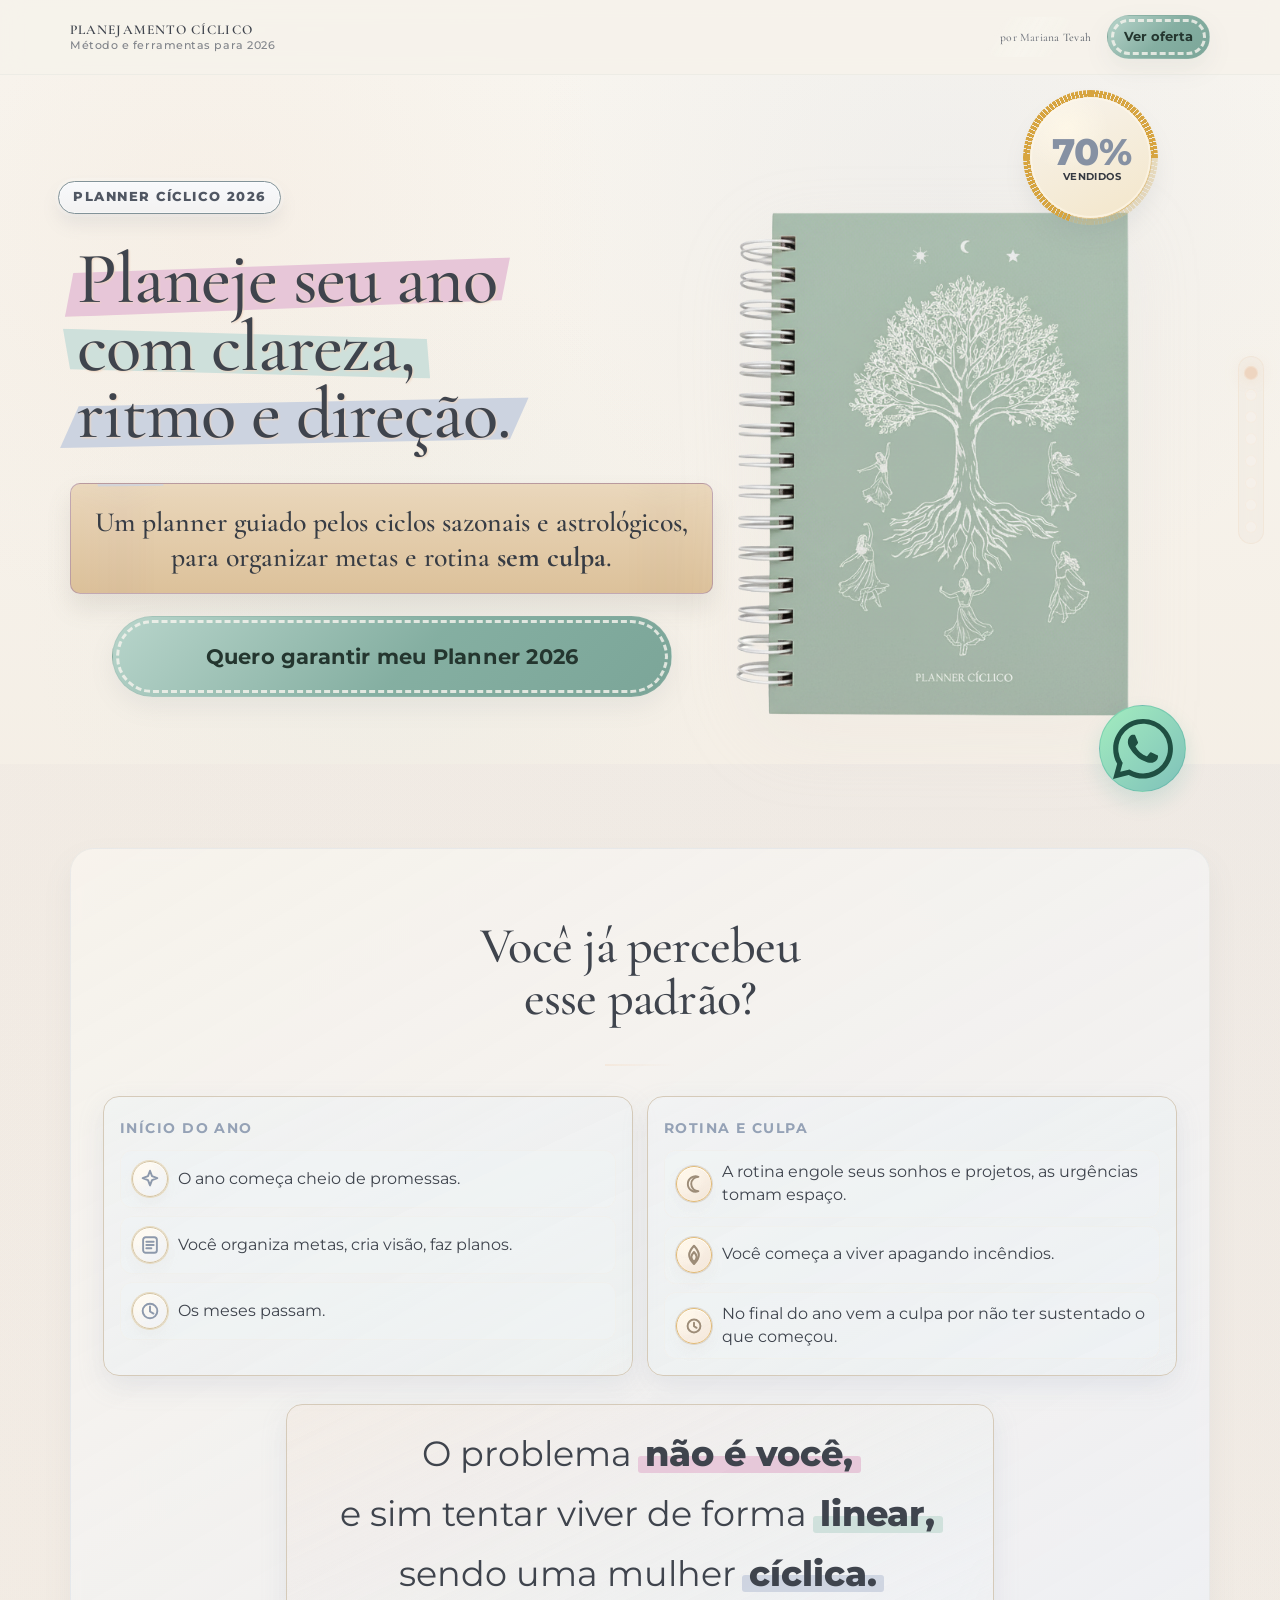
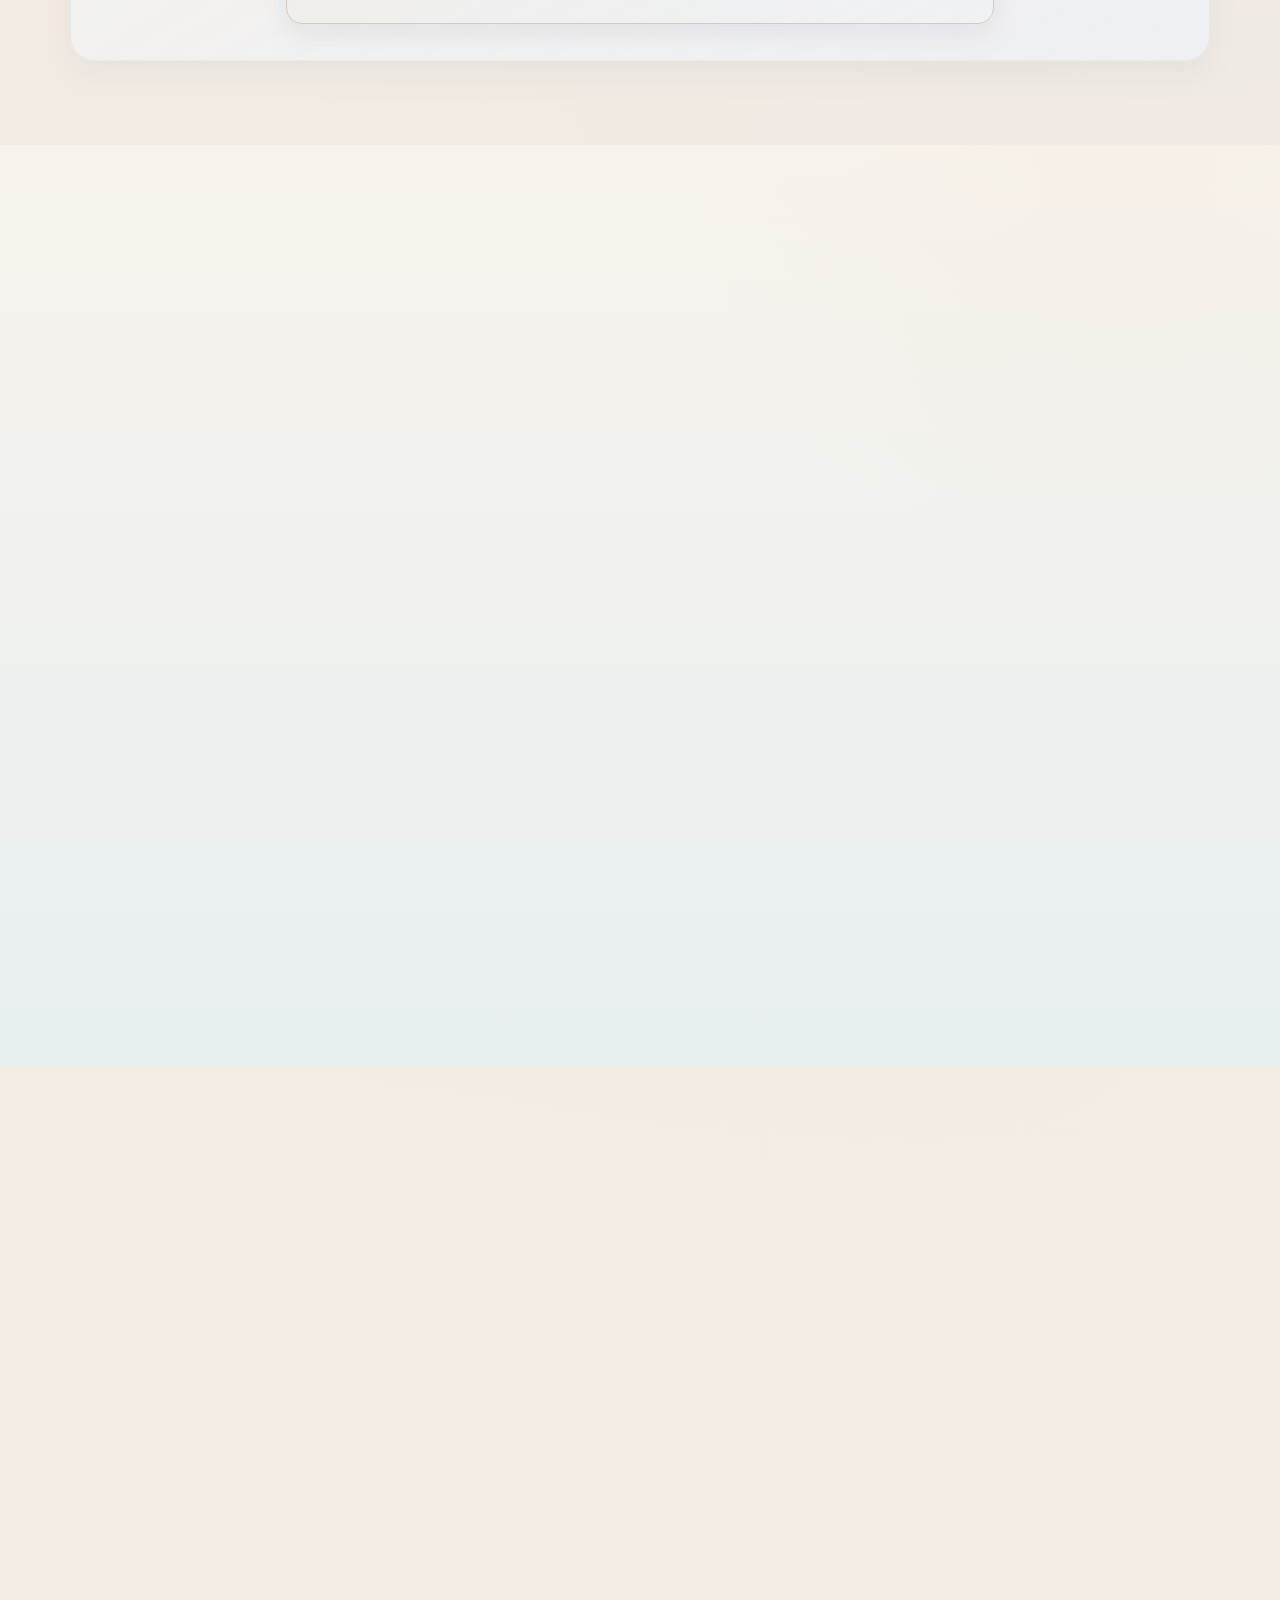
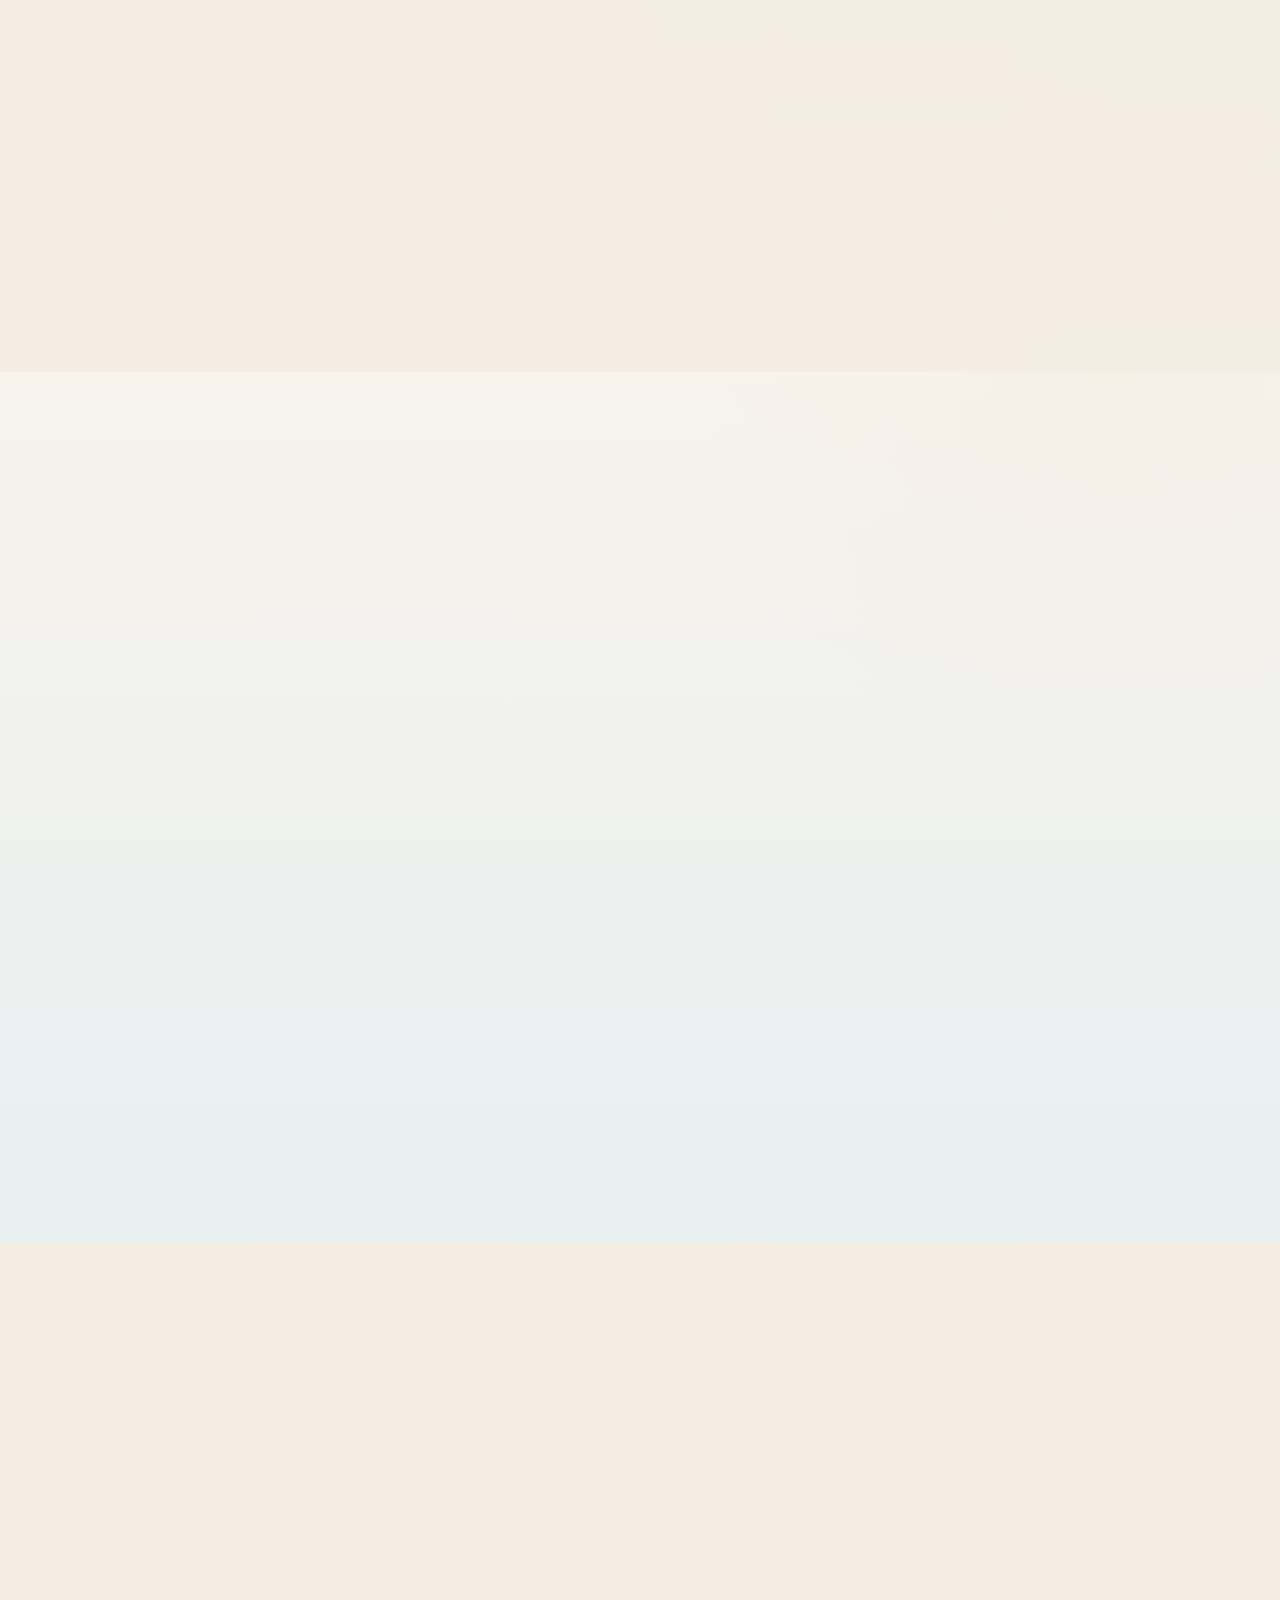
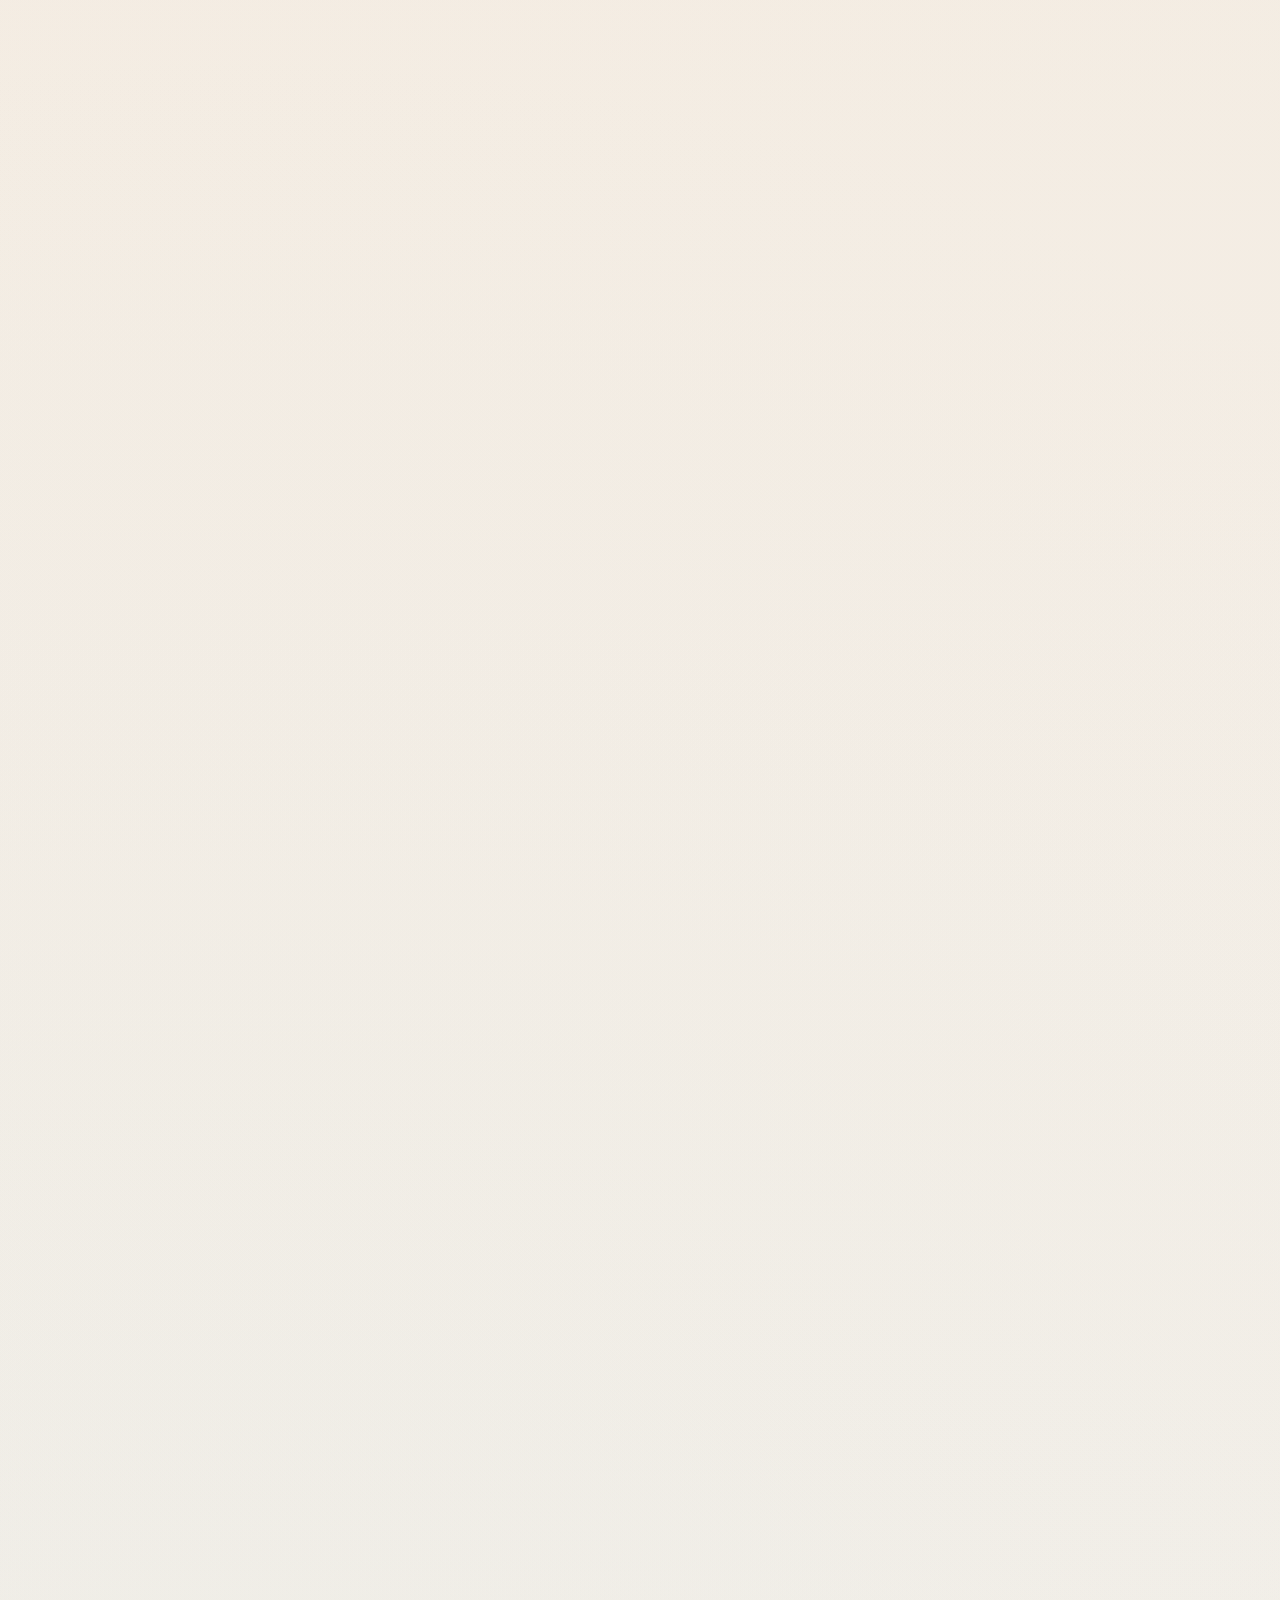
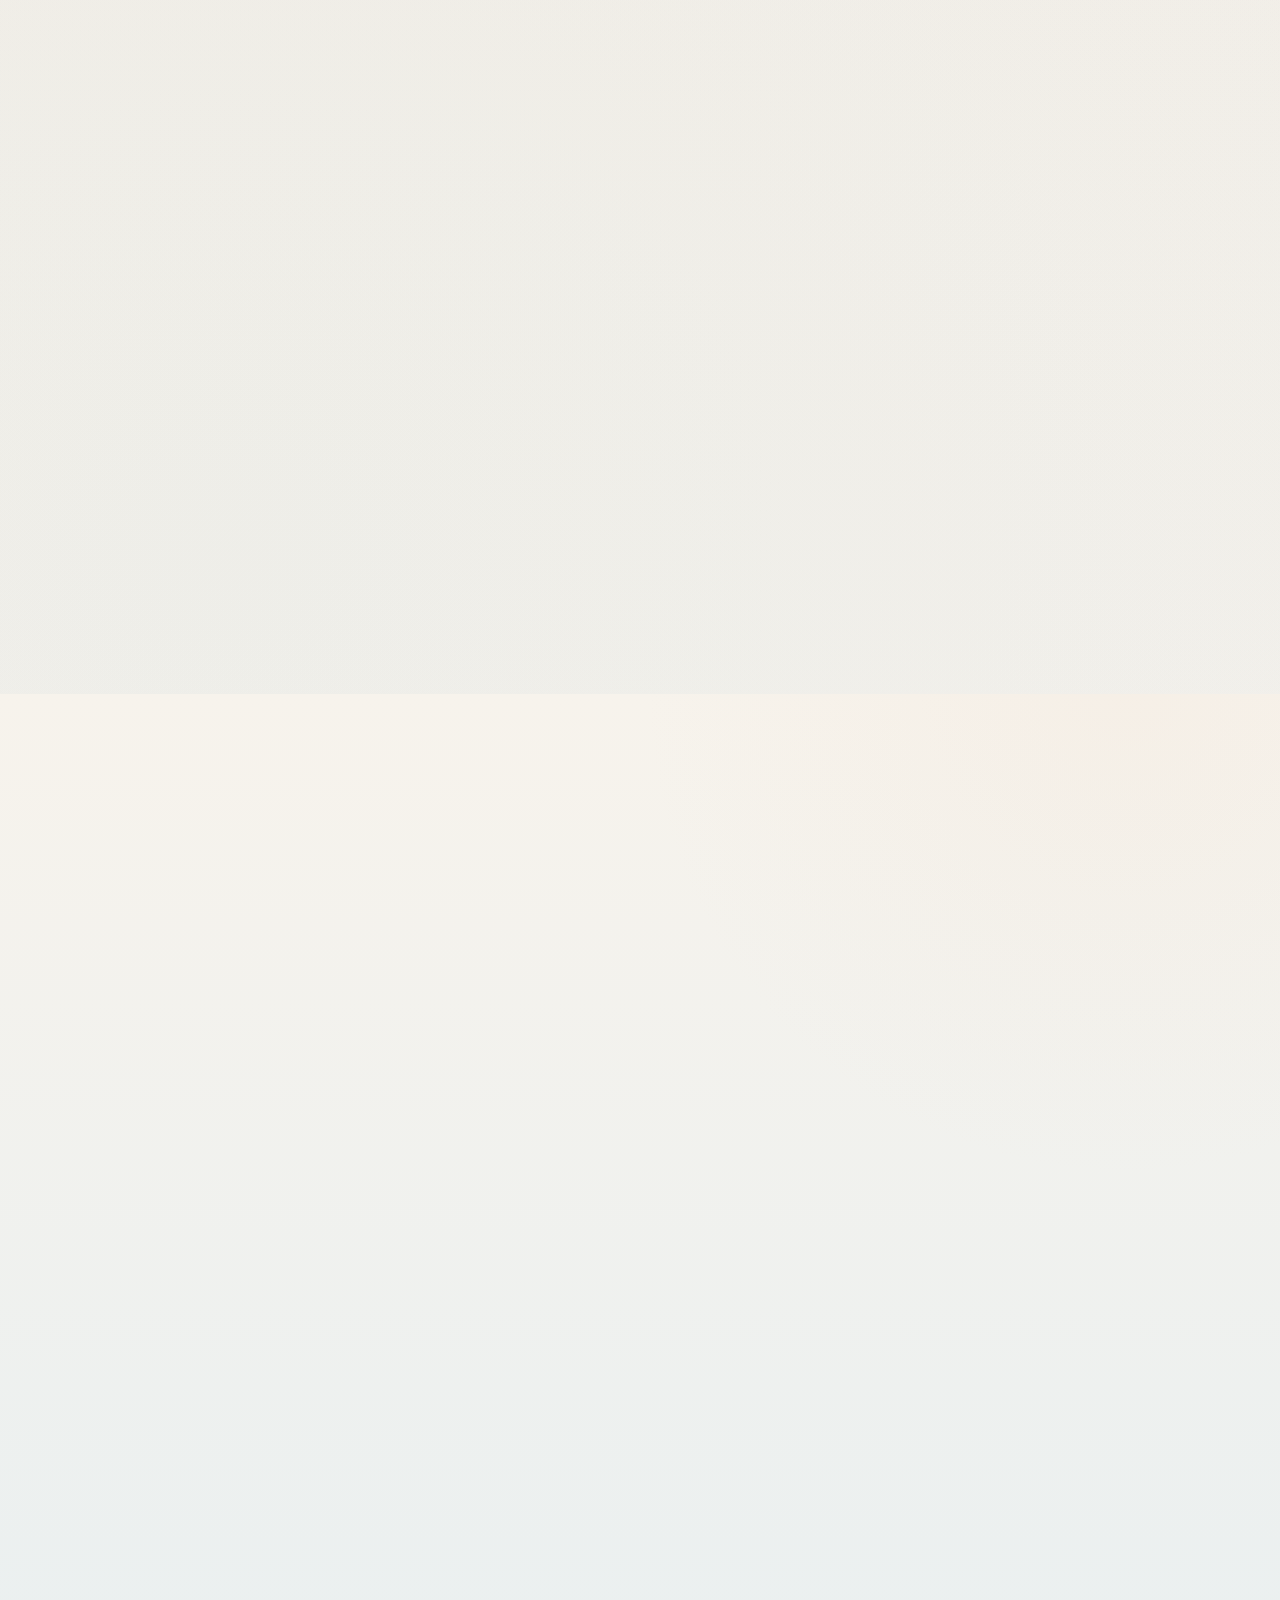
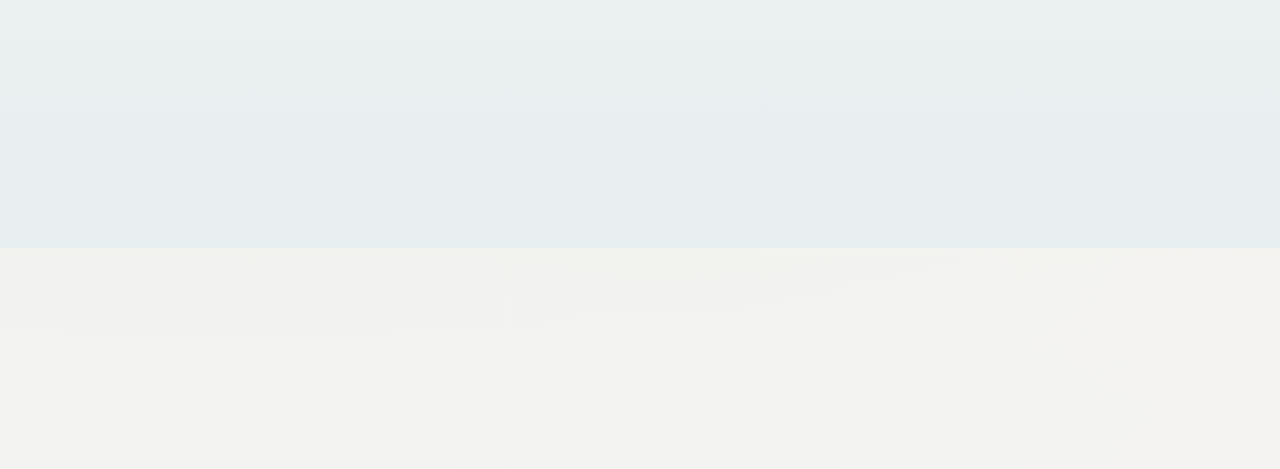
==== commit 05db0f6b: "Polish sticky banner and hero copy" ====
--- a/landing-final/index.html
+++ b/landing-final/index.html
@@ -99,7 +99,6 @@
                 </div>
                 <div class="hero-cta reveal-item" style="--reveal-delay: 340ms;">
                   <a class="btn btn-xl btn-hero magnetic" href="https://wa.me/554896491496?text=Quero%20encomendar%20meu%20planner!!!" target="_blank" rel="noopener noreferrer">Quero garantir meu Planner 2026</a>
-                  <p class="hero-cta-note">Compra segura • acesso imediato ao método</p>
                 </div>
                 <a class="hero-method-link text-link reveal-item" style="--reveal-delay: 410ms;" href="#secao-3">Veja como o método funciona</a>
                 <ul class="hero-proof-points reveal-item" style="--reveal-delay: 460ms;" aria-label="Diferenciais principais">
@@ -269,8 +268,8 @@
               <img
                 id="showcase-photo"
                 class="showcase-photo"
-                src="assets/Still 2026-03-28 165416_1.37.3.png"
-                alt="Materiais do Planejamento Cíclico sobre mesa de madeira em momento de uso"
+                src="assets/mulherplannerabertonorosto.png"
+                alt="Mulher com o planner aberto em frente ao rosto"
                 width="1024"
                 height="1024"
                 loading="lazy"
@@ -281,8 +280,8 @@
               <article
                 class="card showcase-card is-active"
                 tabindex="0"
-                data-showcase-image="assets/Still 2026-03-28 165416_1.37.3.png"
-                data-showcase-alt="Materiais do Planejamento Cíclico sobre mesa de madeira em momento de uso"
+                data-showcase-image="assets/mulherplannerabertonorosto.png"
+                data-showcase-alt="Mulher com o planner aberto em frente ao rosto"
                 data-showcase-label="Planner Cíclico 2026"
               >
                 <h3>Planner Cíclico 2026</h3>
--- a/landing-final/styles.css
+++ b/landing-final/styles.css
@@ -2779,6 +2779,7 @@
 .sticky-buy-count {
   color: color-mix(in srgb, #d89f2f 92%, var(--brand-strong));
   font-weight: 800;
+  white-space: nowrap;
 }
 
 .sticky-buy-copy {
@@ -4287,7 +4288,7 @@
   }
 
   .sales-counter-text {
-    font-size: 0.44rem;
+    font-size: 0.36rem;
   }
 
   .hero-cta .btn-xl,
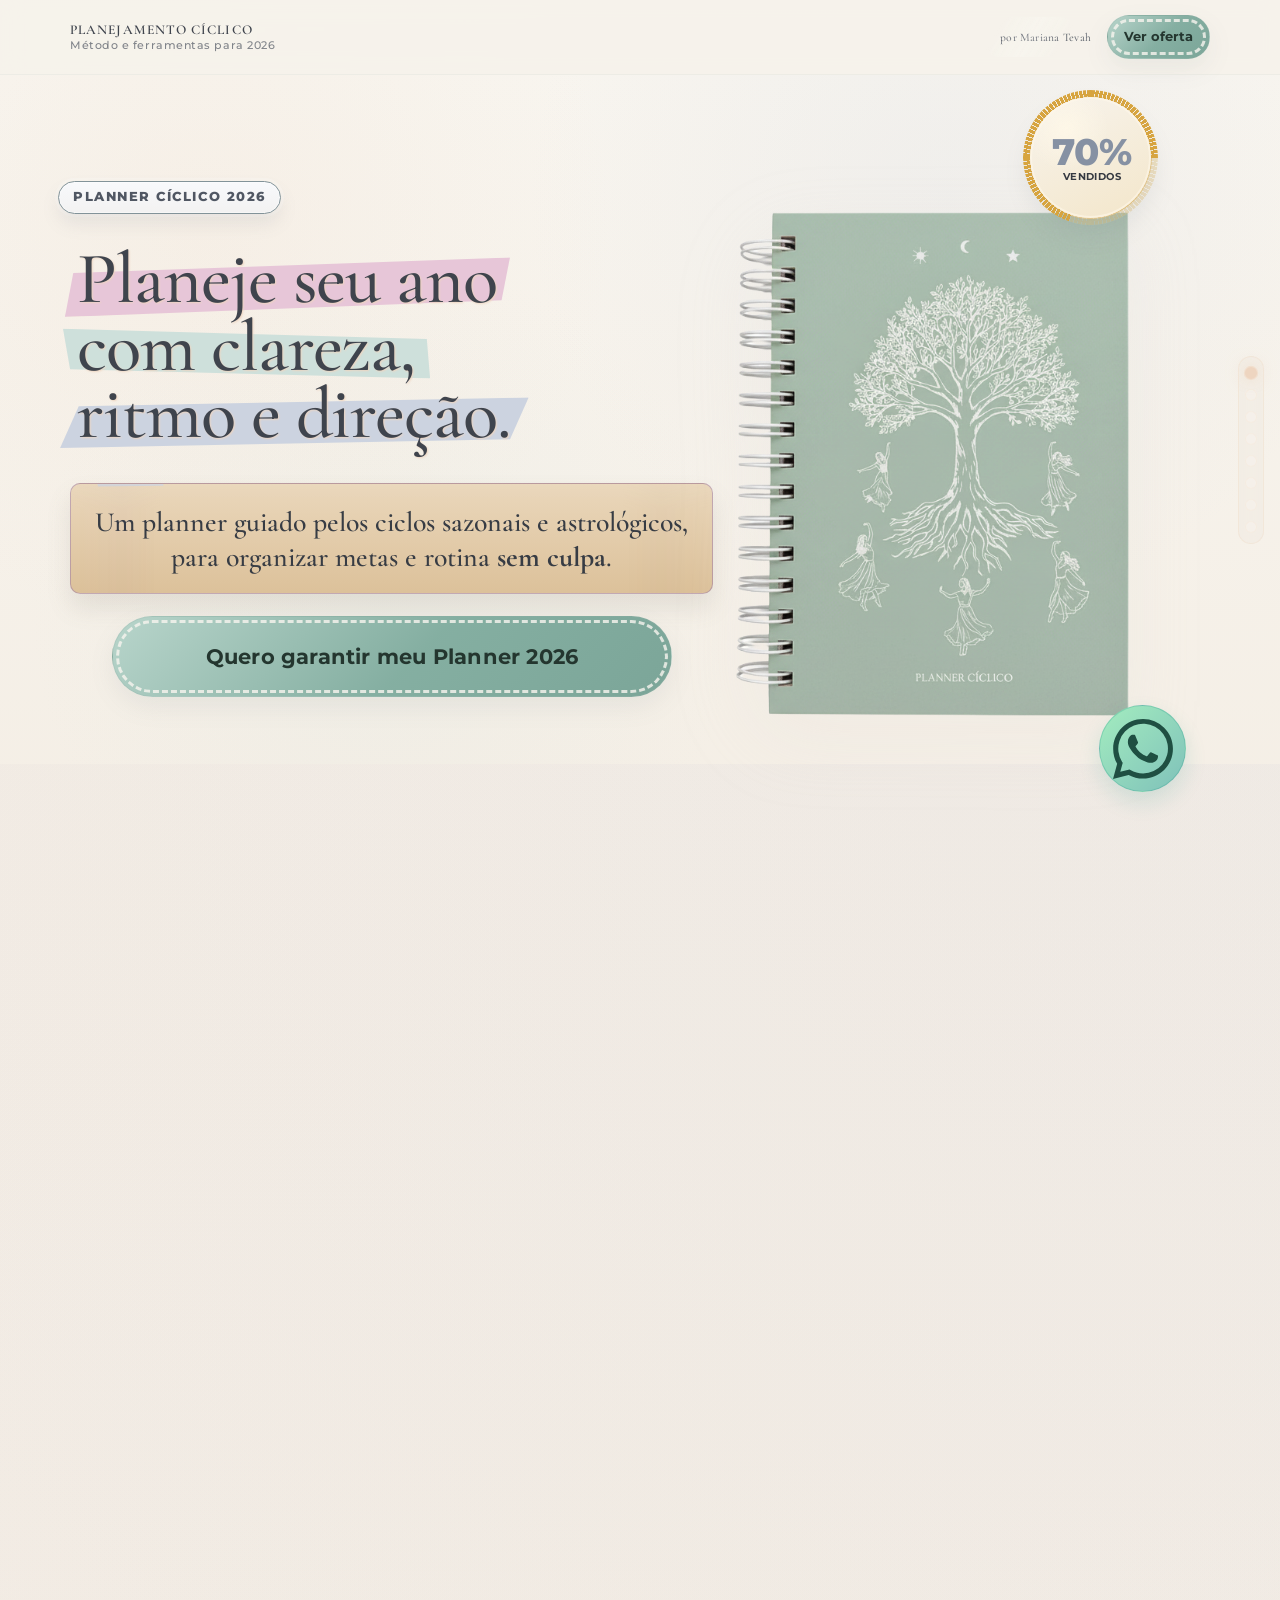
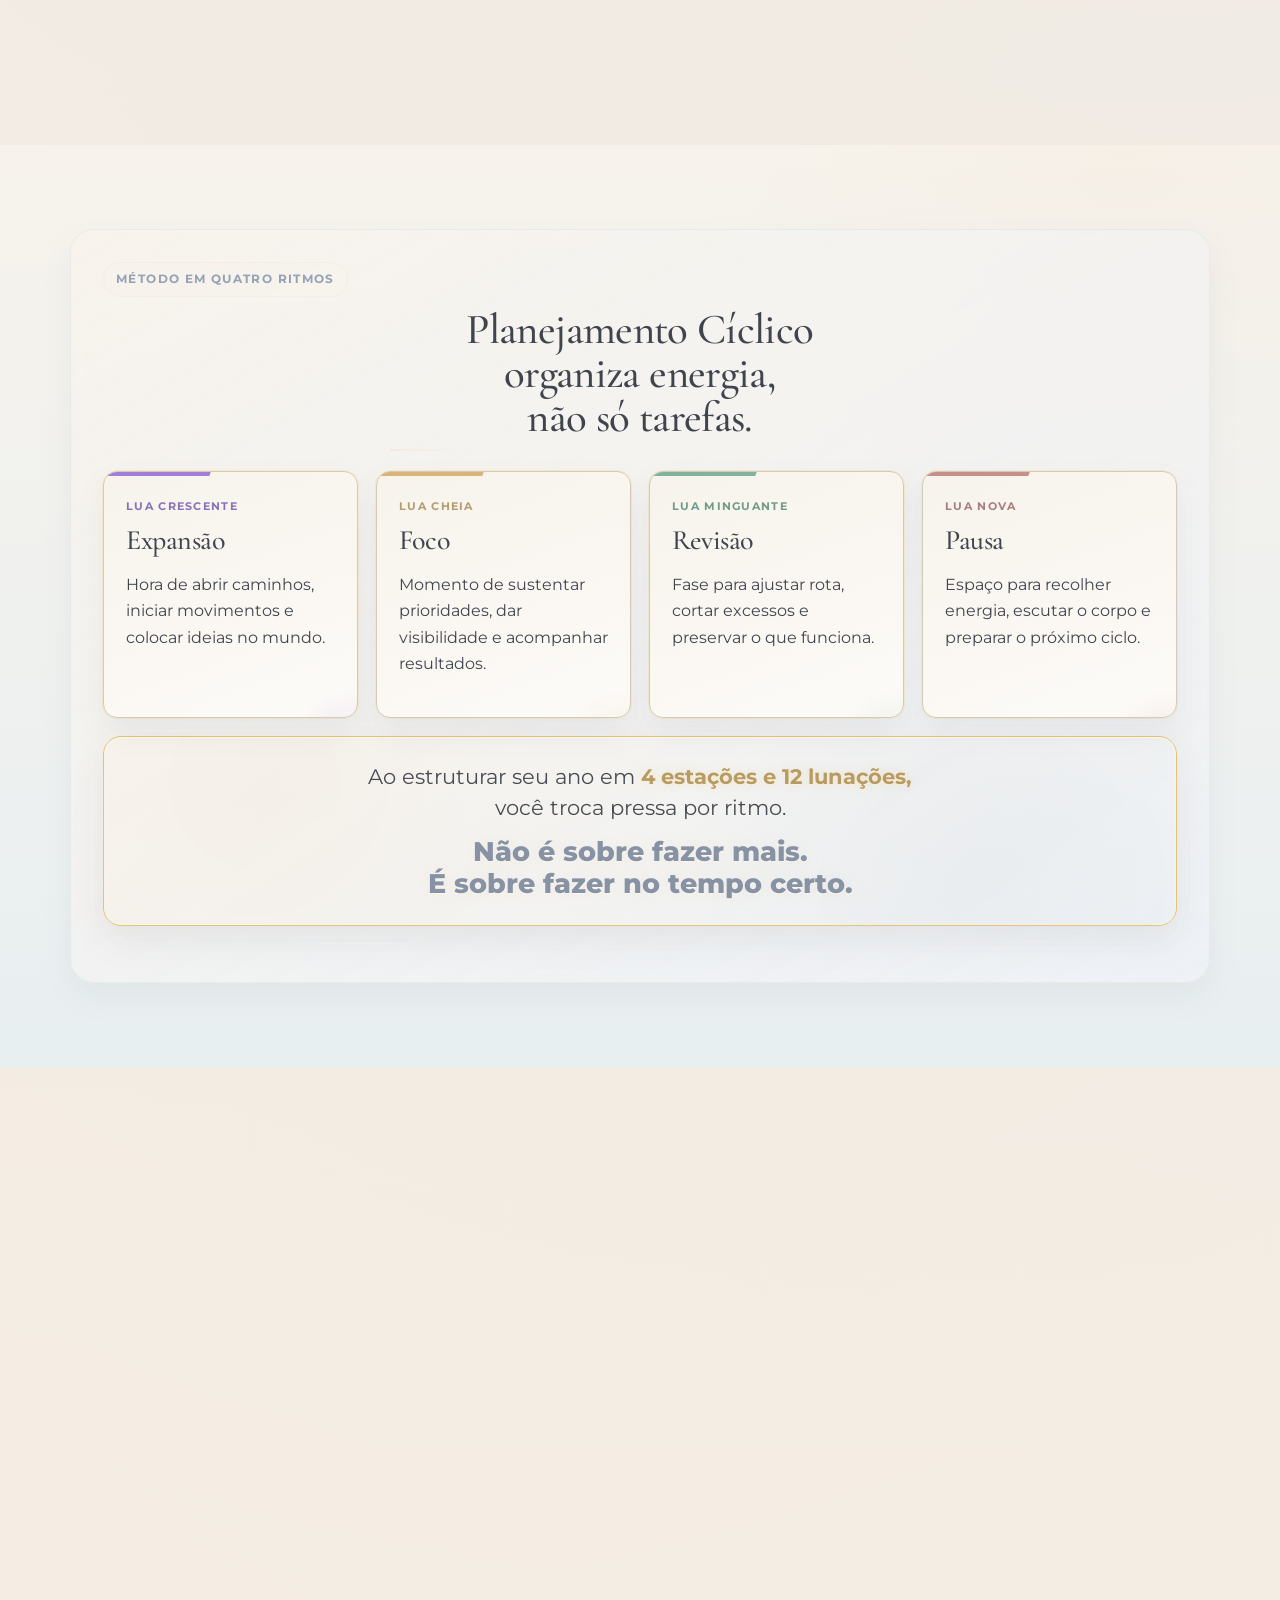
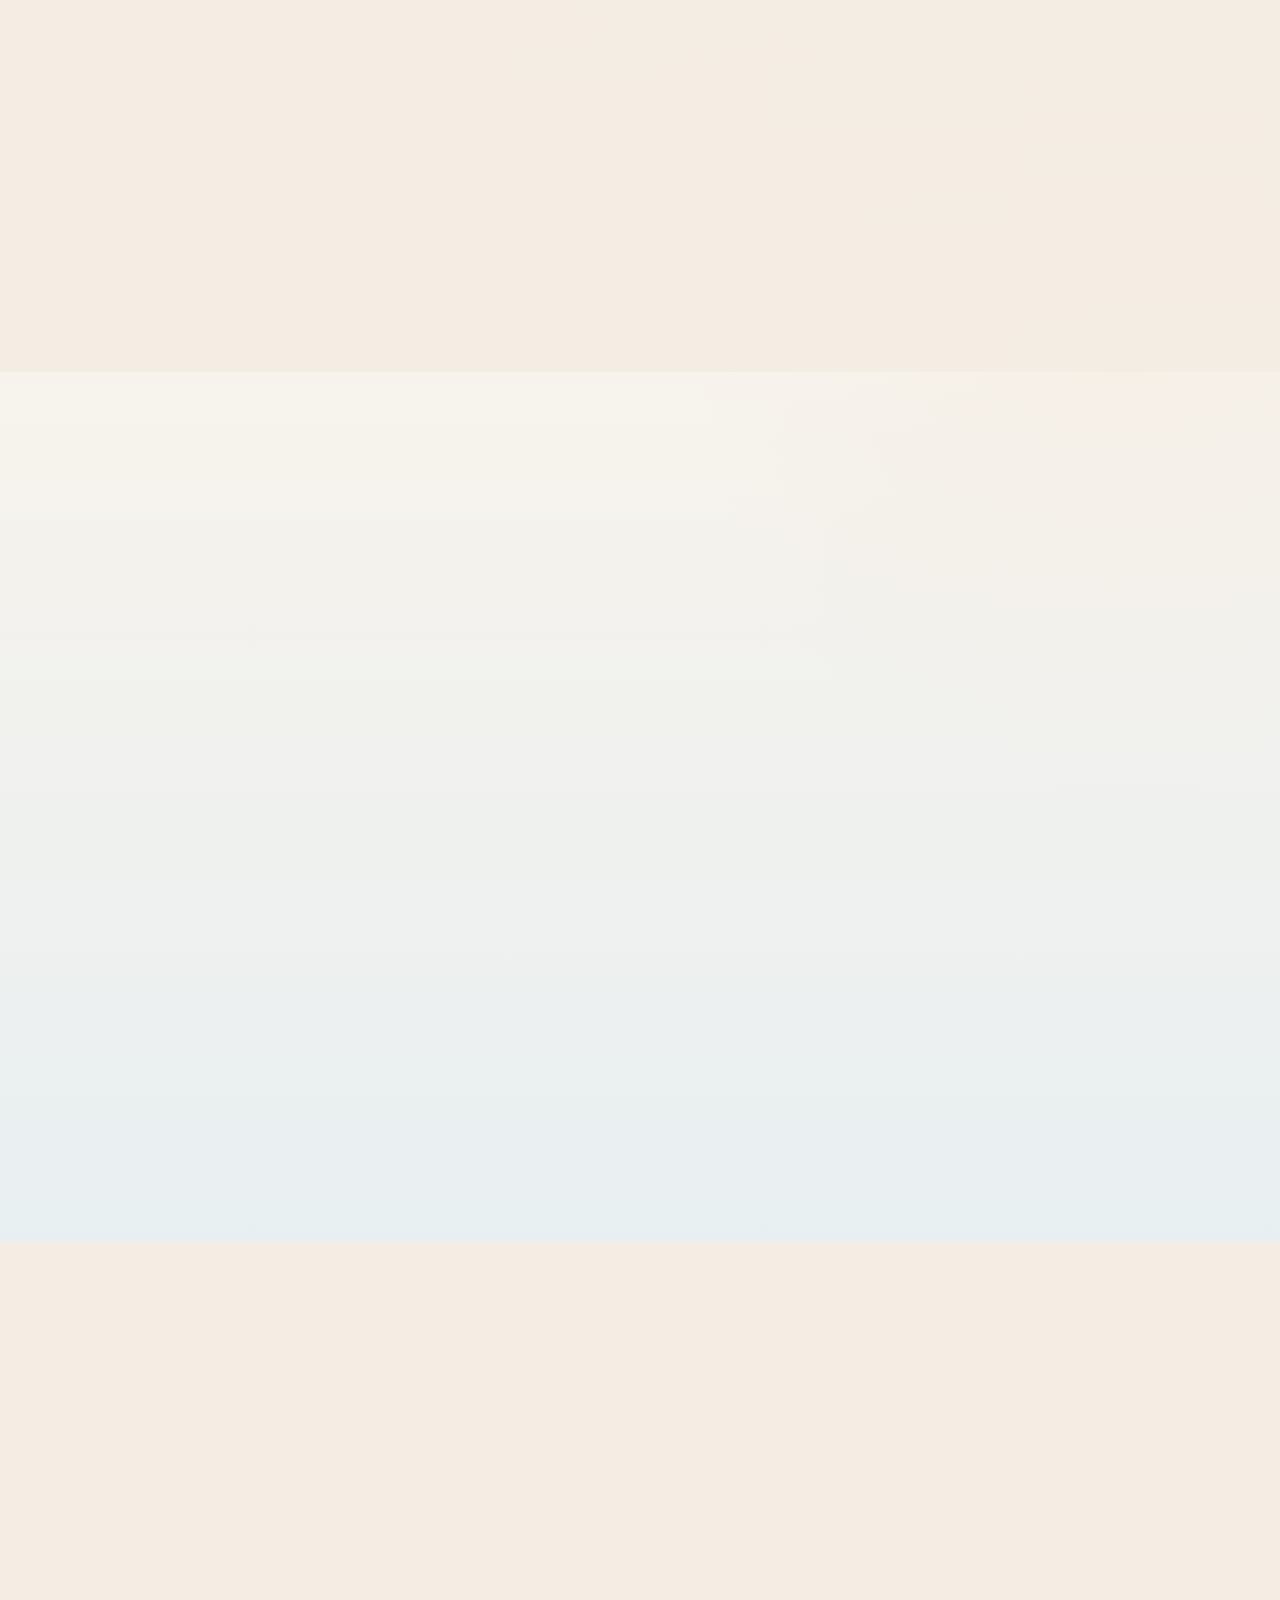
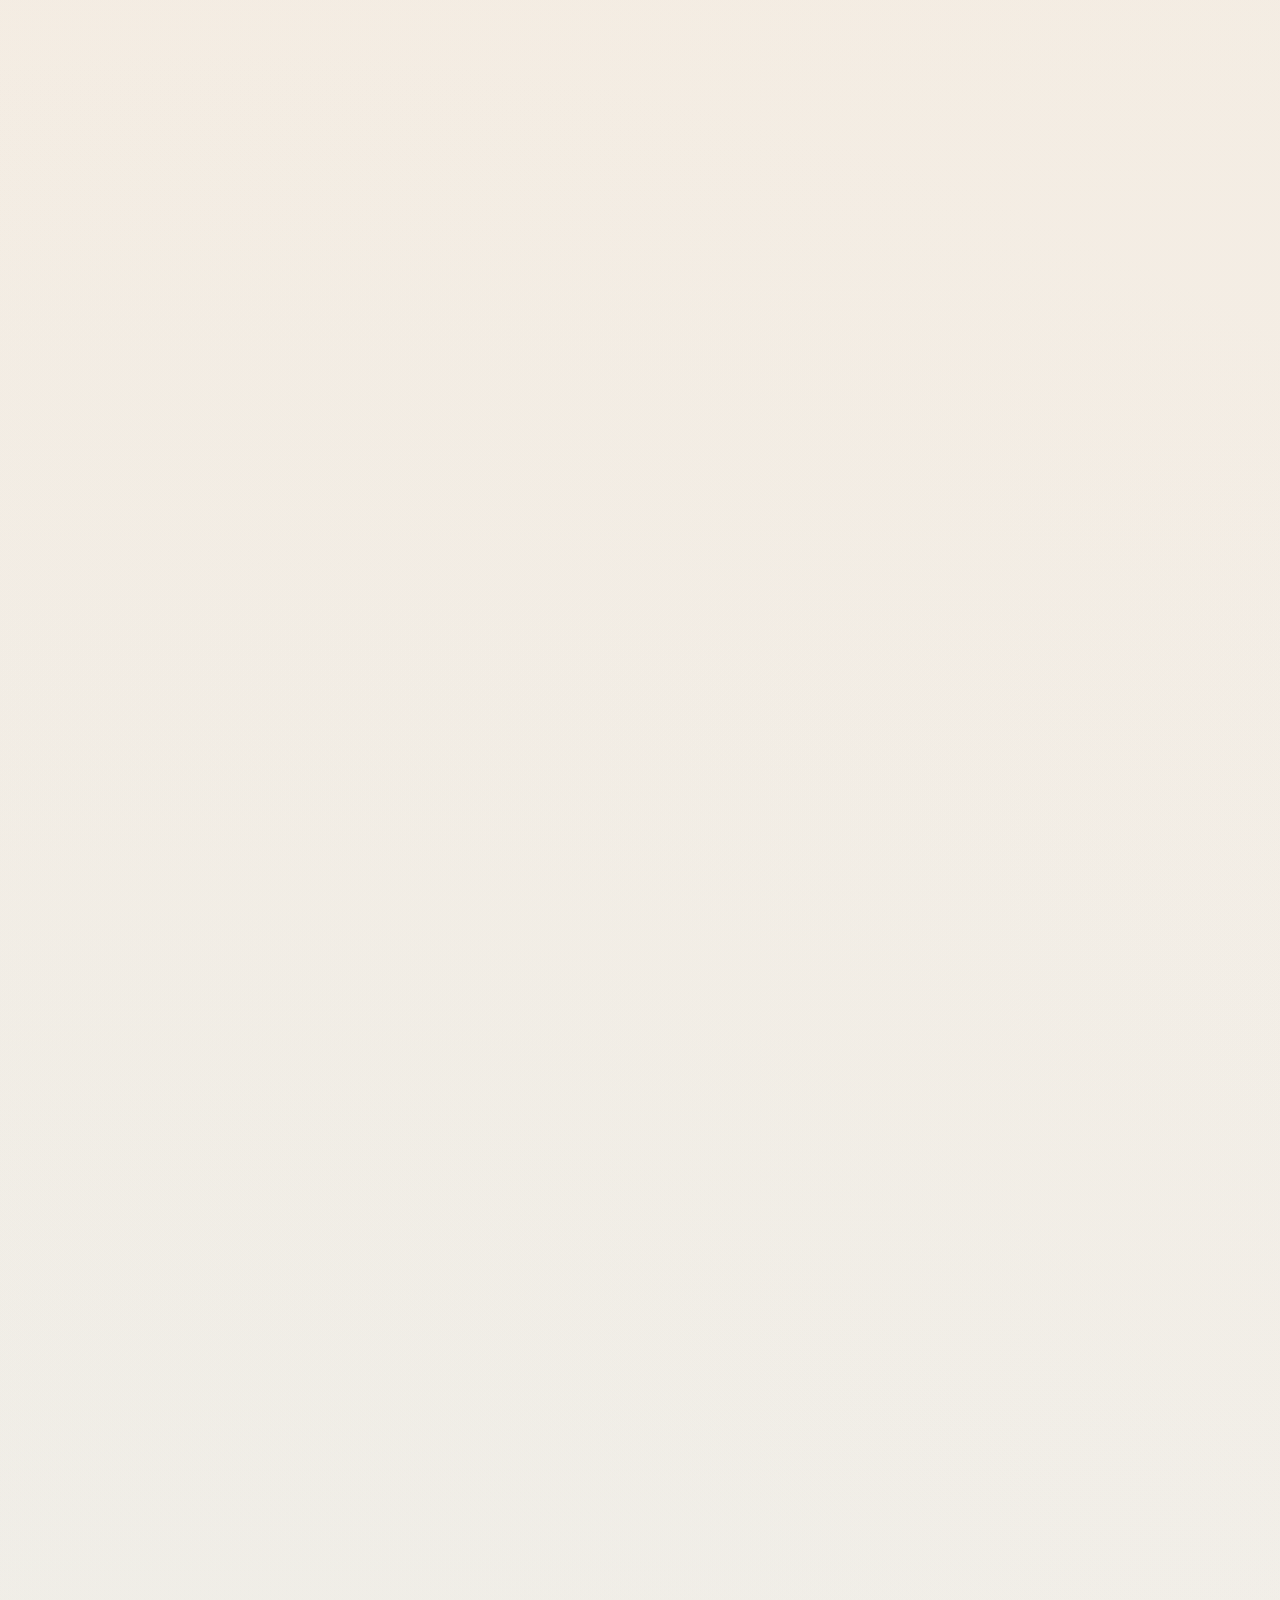
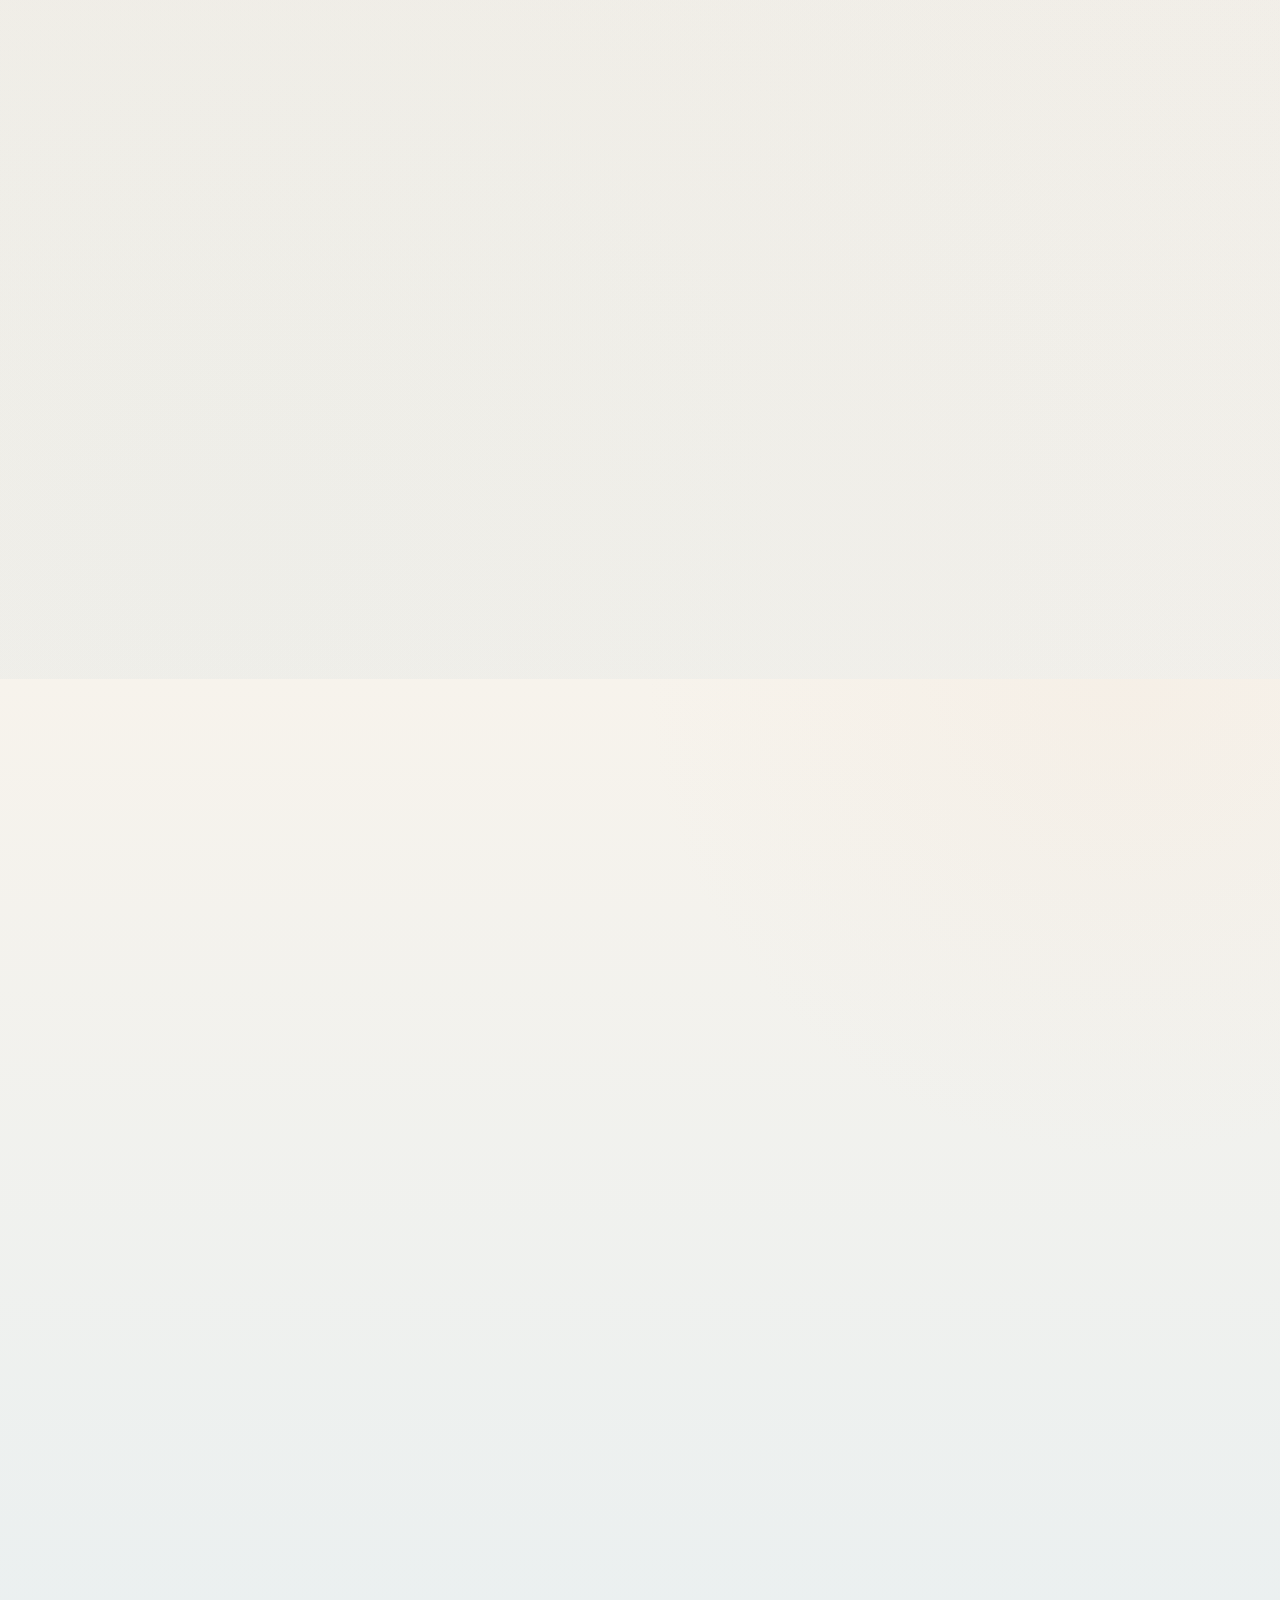
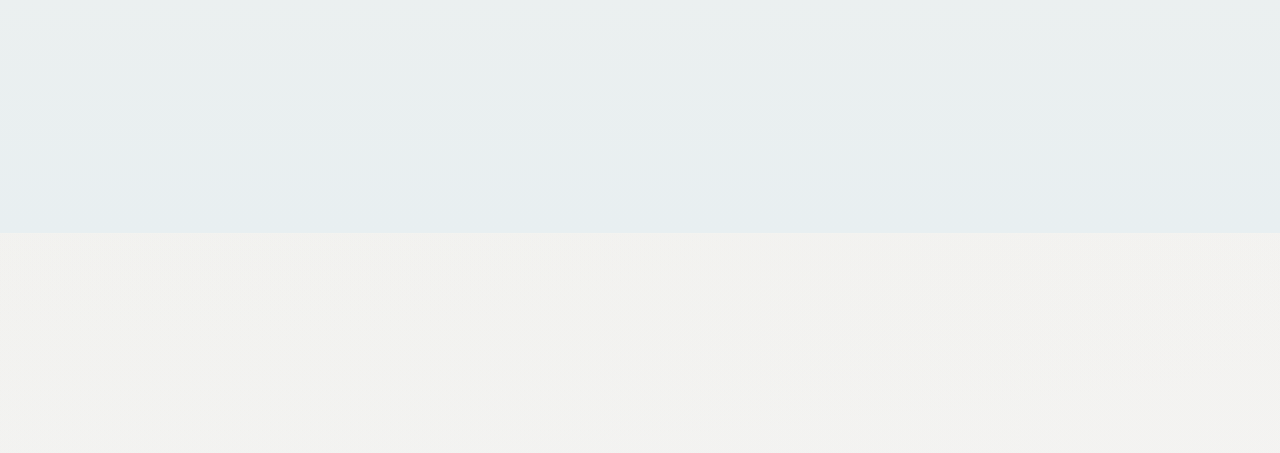
==== commit 308150e6: "Update creator section image" ====
--- a/landing-final/index.html
+++ b/landing-final/index.html
@@ -422,10 +422,10 @@
             <figure class="creator-photo-frame">
               <img
                 class="creator-photo"
-                src="Mari Tevah-37.jpg.jpeg"
+                src="assets/Still 2026-03-28 165416_1.37.4.png"
                 alt="Mariana Tevah em ambiente natural, apoiada sobre uma mesa com notebook"
-                width="512"
-                height="768"
+                width="1080"
+                height="1920"
                 loading="lazy"
                 decoding="async"
               />
--- a/landing-final/styles.css
+++ b/landing-final/styles.css
@@ -4241,9 +4241,14 @@
     font-size: 0.7rem;
   }
 
+  .sticky-buy-count {
+    font-size: 1.01rem;
+    line-height: 1.1;
+  }
+
   .sticky-buy .btn-sm {
-    min-width: 204px;
-    padding: 12px 22px;
+    min-width: 190px;
+    padding: 12px 18px;
   }
 
   .faq-contact-card {
@@ -4308,6 +4313,30 @@
     line-height: 1.3;
   }
 
+  .sticky-buy {
+    gap: 10px;
+    padding: 11px 10px 12px;
+  }
+
+  .sticky-buy strong {
+    font-size: 0.96rem;
+  }
+
+  .sticky-buy small {
+    font-size: 0.66rem;
+  }
+
+  .sticky-buy-count {
+    font-size: 0.99rem;
+    line-height: 1.05;
+  }
+
+  .sticky-buy .btn-sm {
+    min-width: 164px;
+    padding: 11px 15px;
+    font-size: 0.97rem;
+  }
+
   .pain-break-focus .pattern-shift-line {
     white-space: normal;
     width: auto;
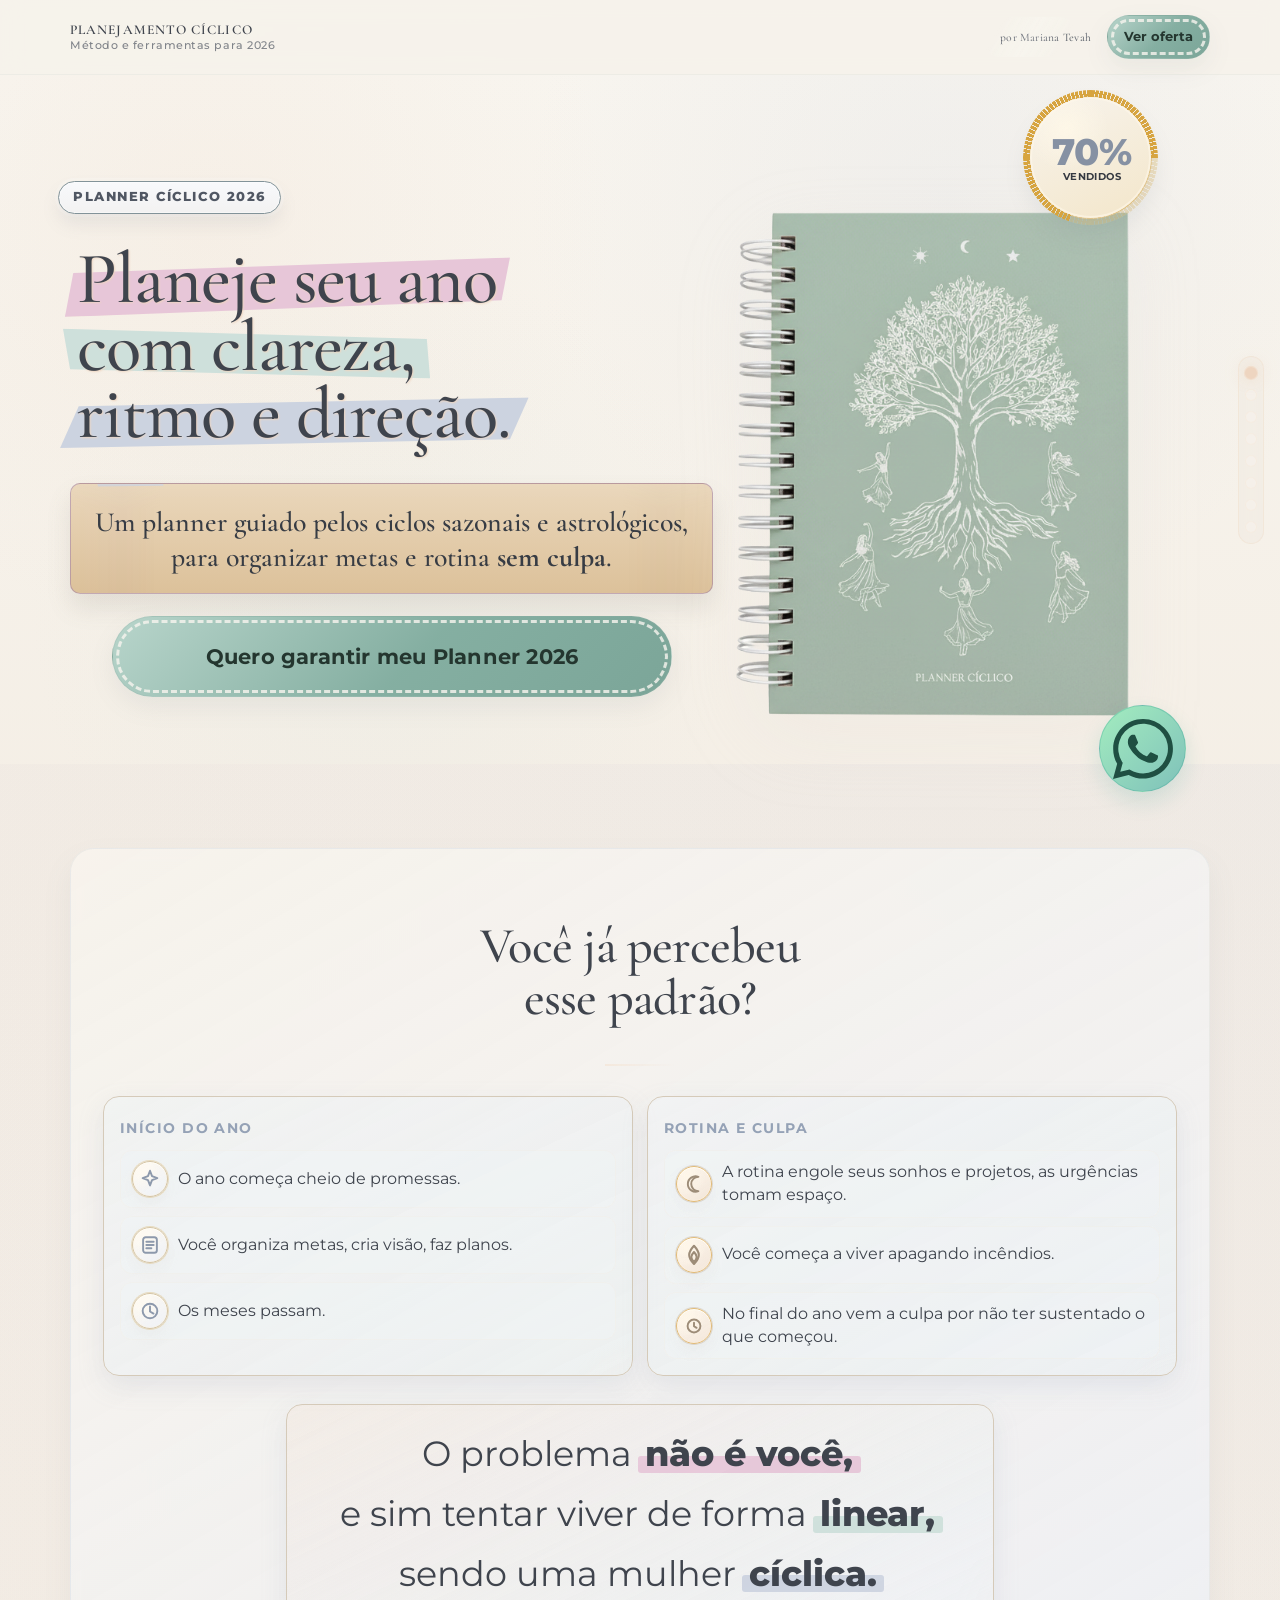
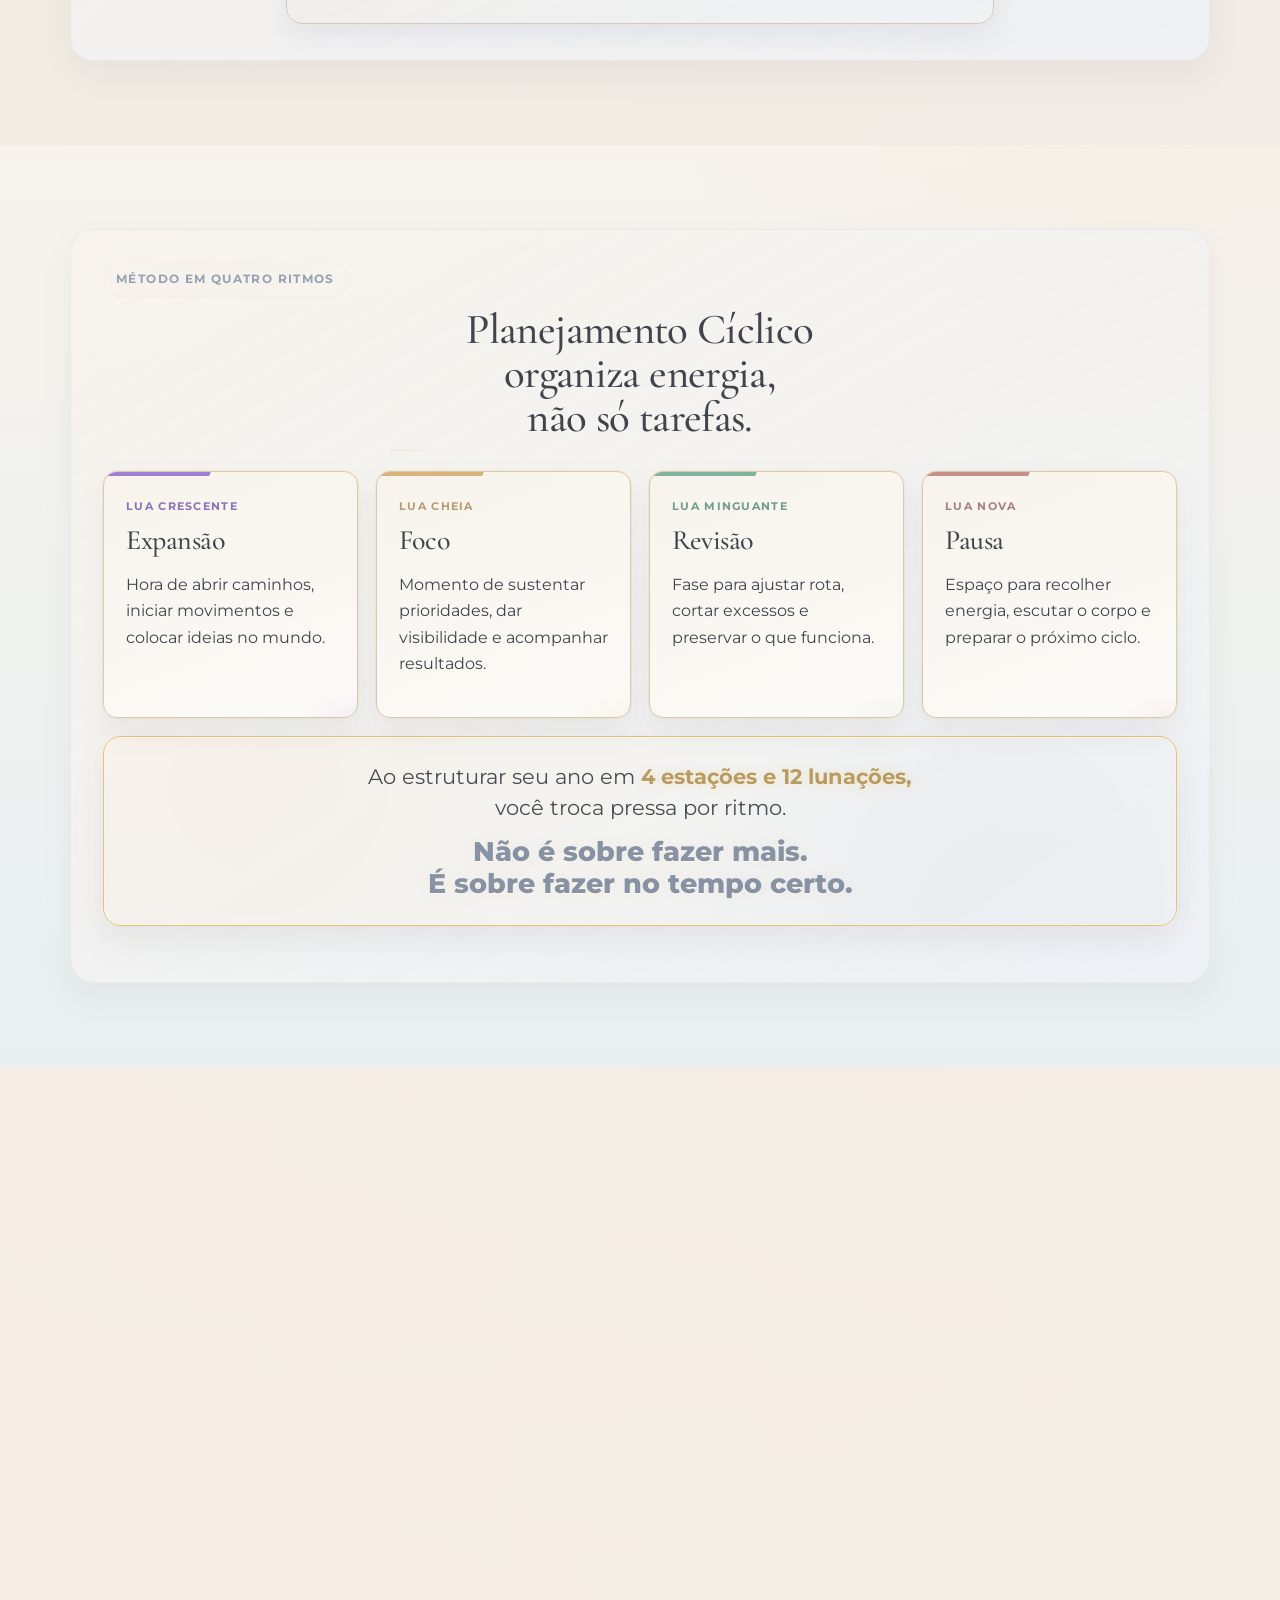
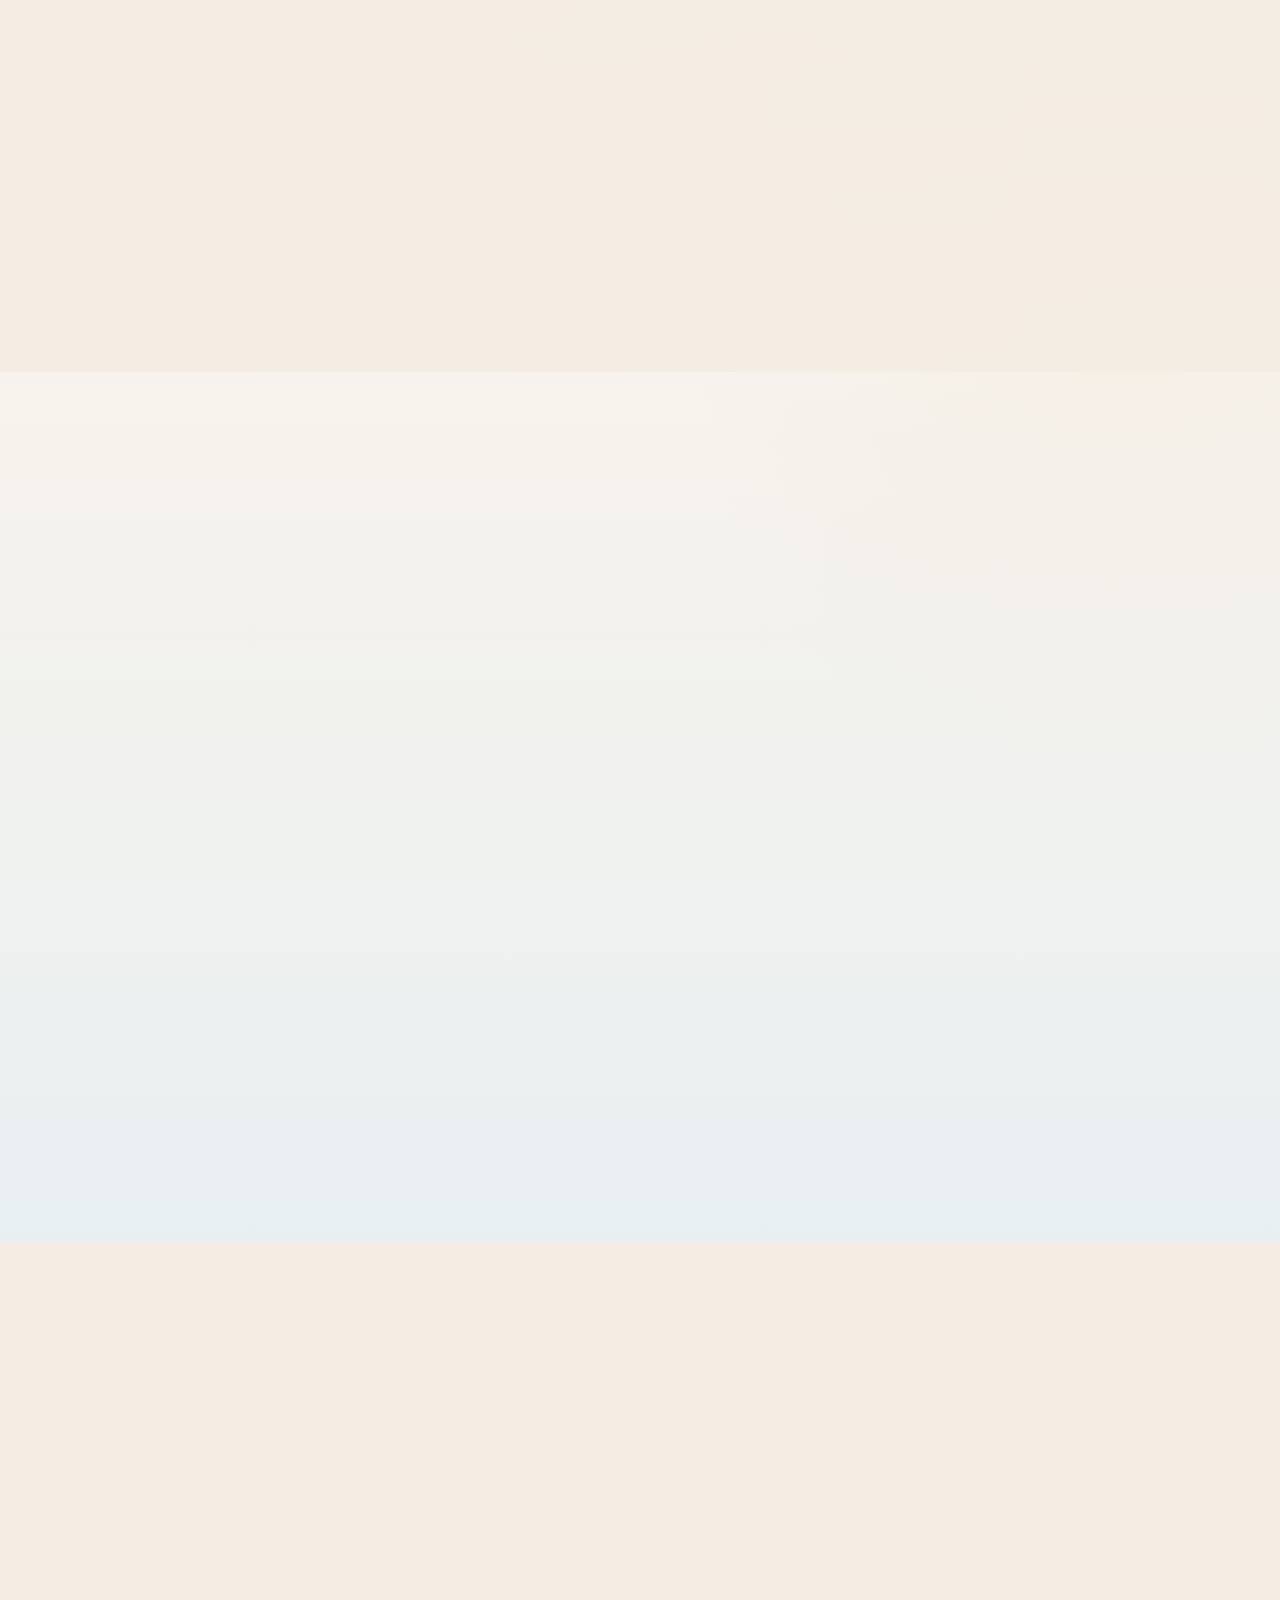
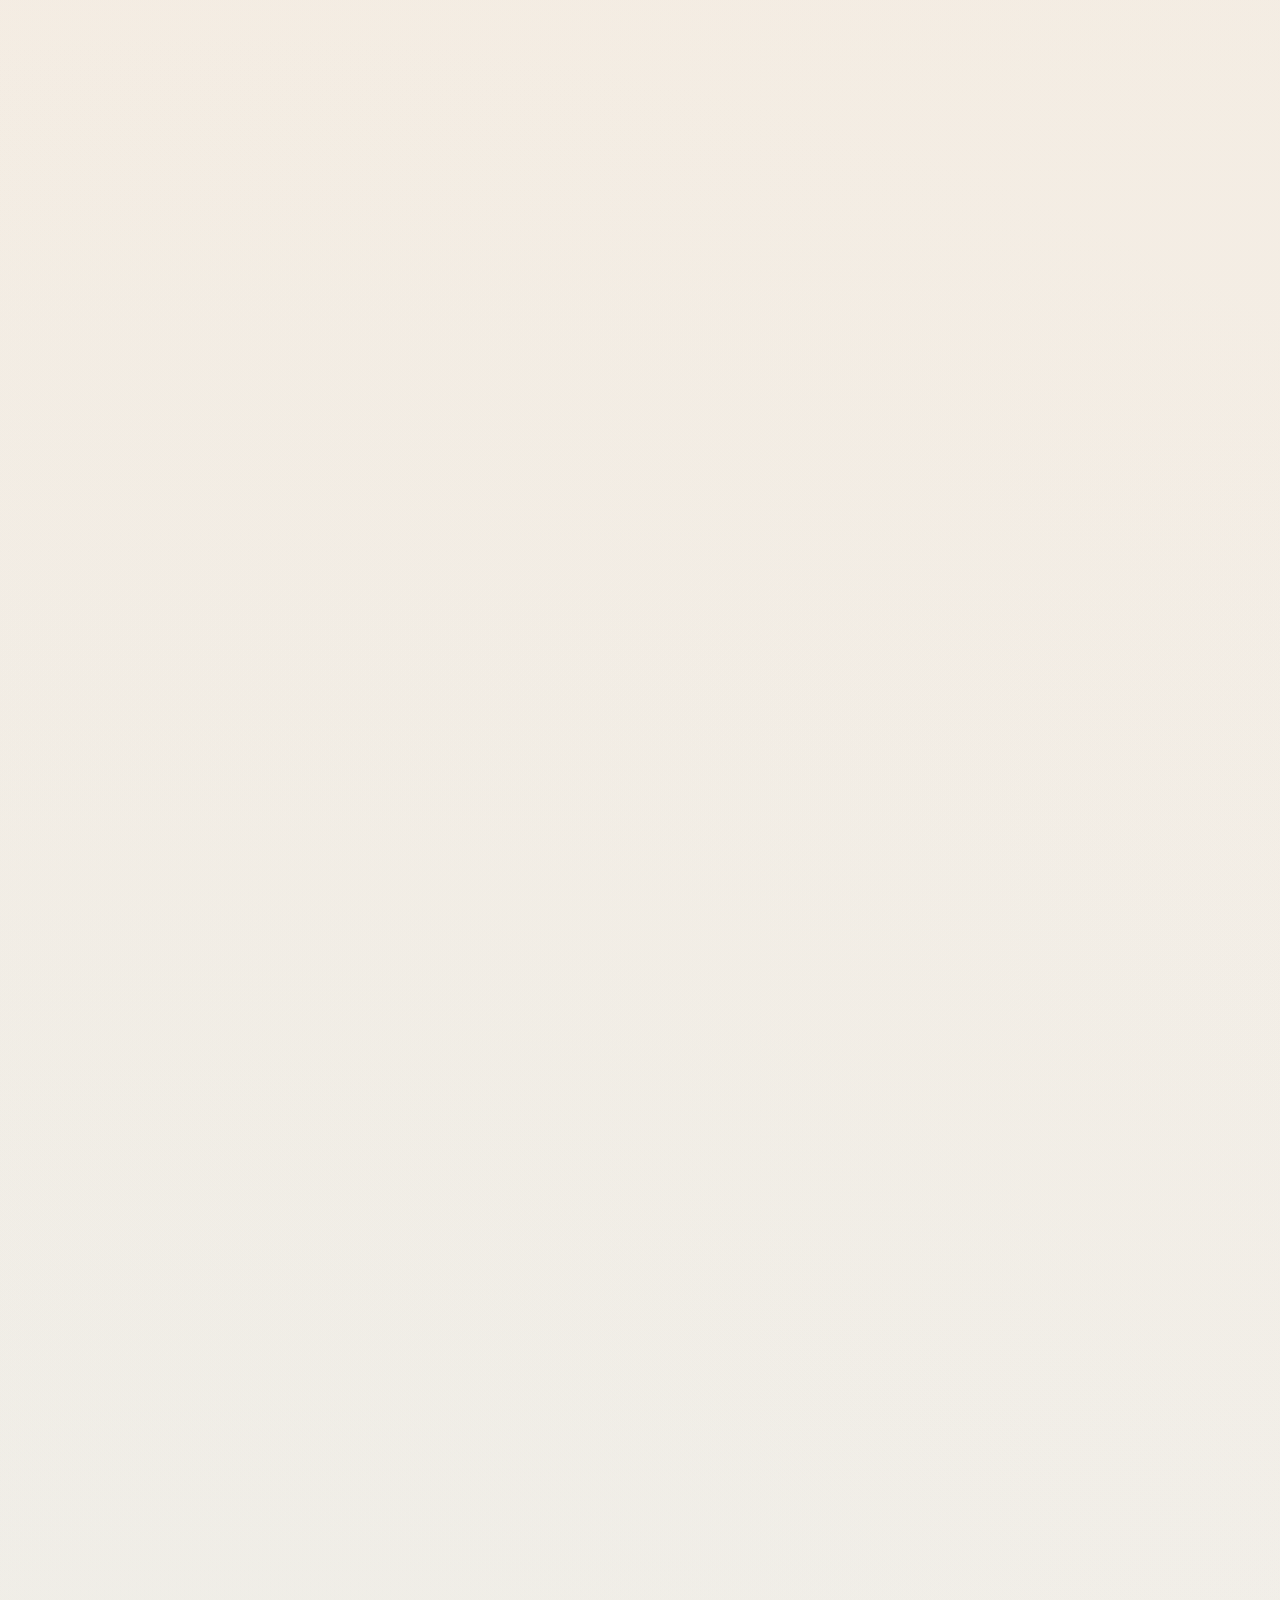
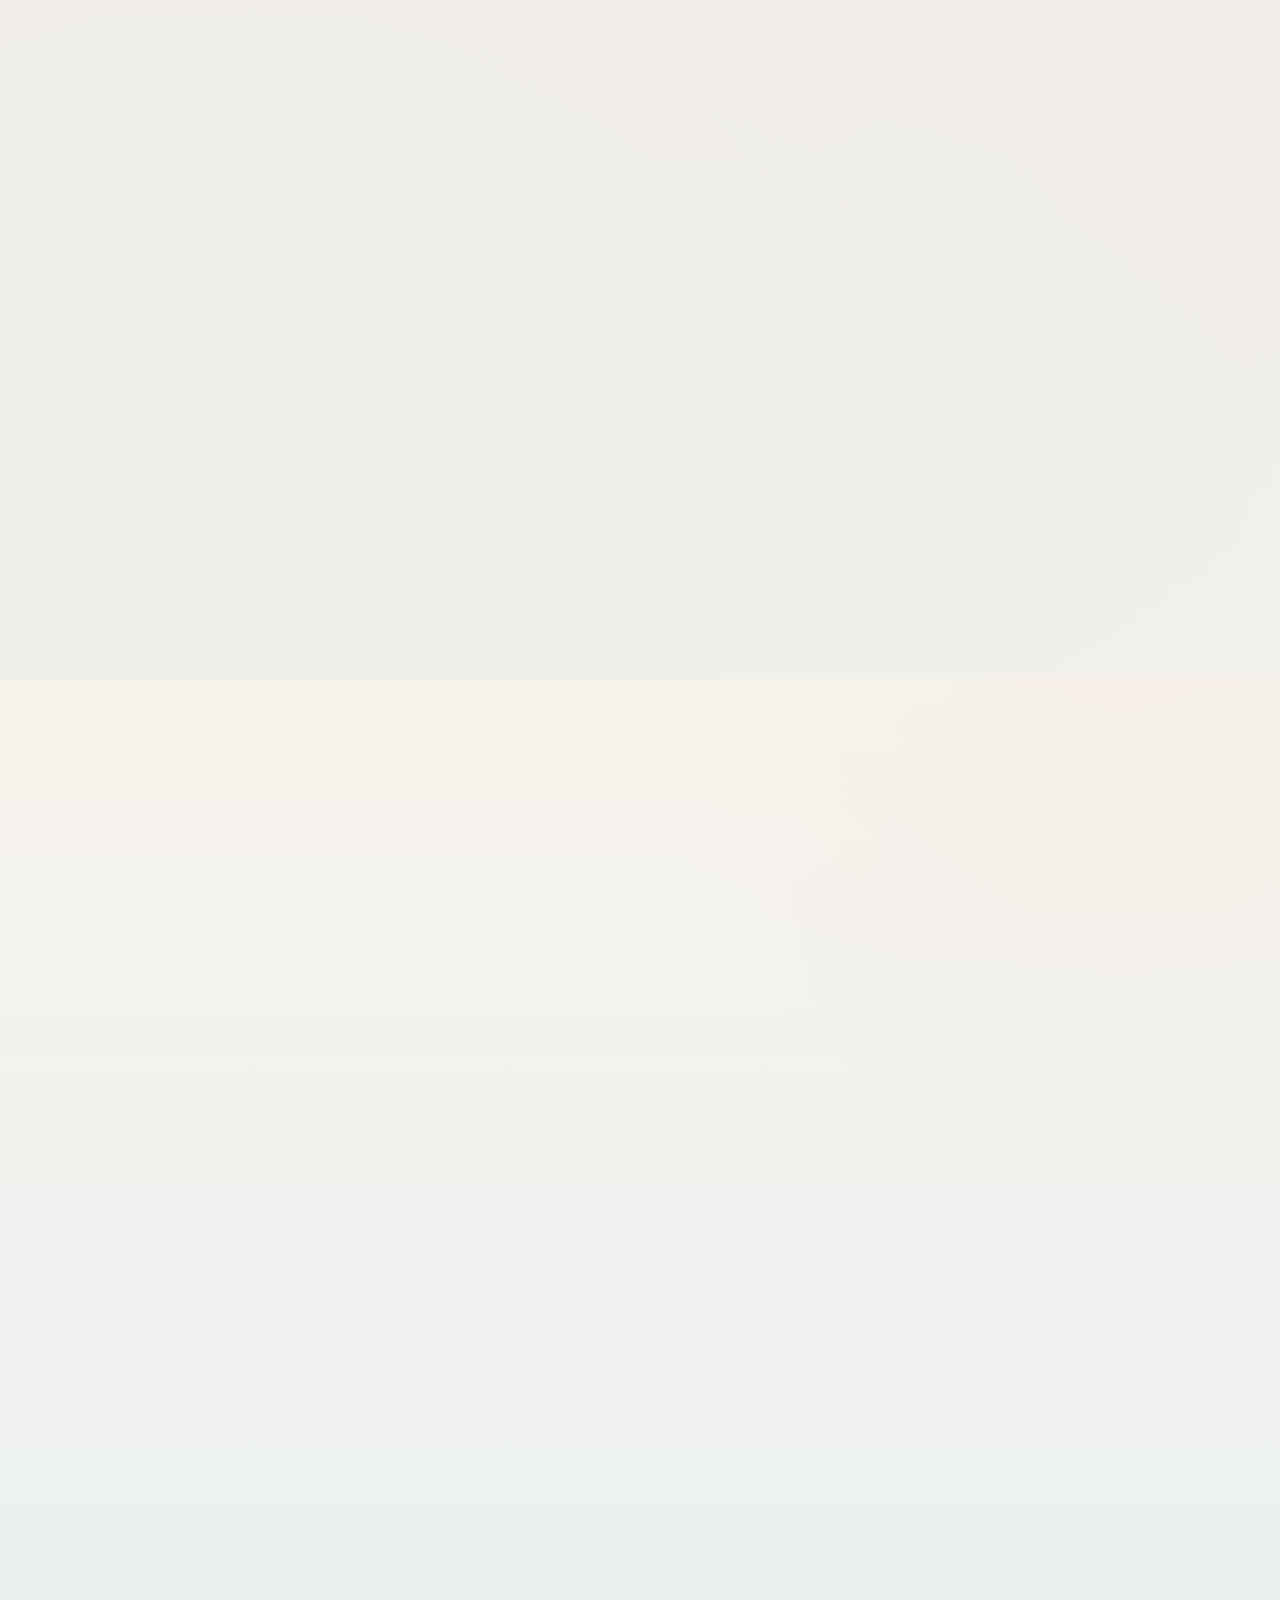
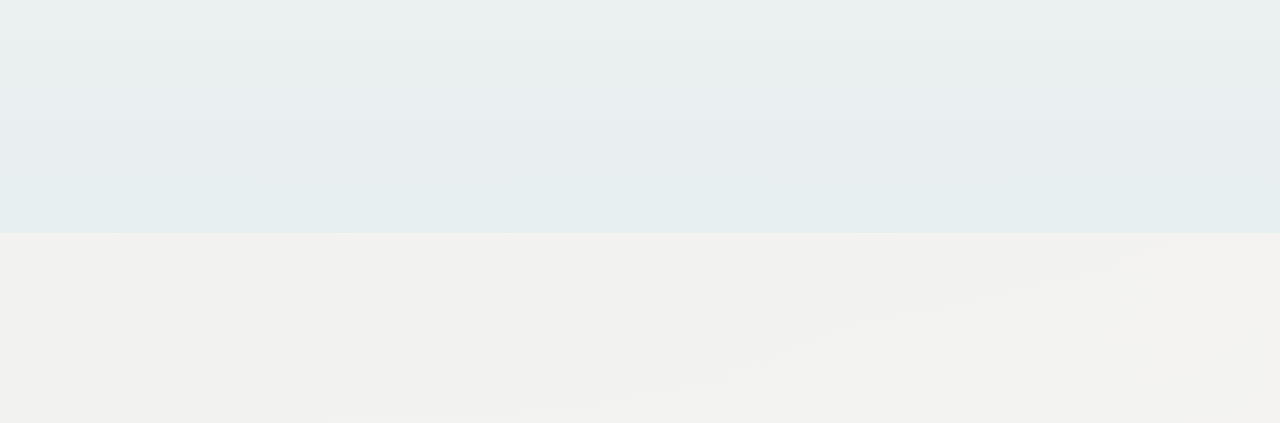
==== commit 150114fa: "Refine footer links and legal page spacing" ====
--- a/landing-final/index.html
+++ b/landing-final/index.html
@@ -54,7 +54,7 @@
           <span class="brand-subline">Método e ferramentas para 2026</span>
         </a>
         <span class="header-signature">por Mariana Tevah</span>
-        <a class="btn btn-sm magnetic header-buy-btn" href="https://wa.me/554896491496?text=Quero%20encomendar%20meu%20planner!!!" target="_blank" rel="noopener noreferrer">Ver oferta</a>
+        <a class="btn btn-sm magnetic header-buy-btn" href="#investimento">Ver oferta</a>
       </div>
     </header>
 
@@ -507,9 +507,6 @@
         <nav class="footer-links" aria-label="Links legais">
           <a href="termos-de-uso.html" data-legal-modal="Termos de Uso">Termos de Uso</a>
           <a href="politica-de-privacidade.html" data-legal-modal="Política de Privacidade">Política de Privacidade</a>
-          <a href="reembolso.html" data-legal-modal="Reembolso">Reembolso</a>
-          <a href="contato.html" data-legal-modal="Contato">Contato</a>
-          <a href="#top">Voltar ao topo</a>
         </nav>
       </div>
     </footer>
--- a/landing-final/styles.css
+++ b/landing-final/styles.css
@@ -1104,6 +1104,42 @@
   text-transform: uppercase;
 }
 
+.legal-page .section {
+  padding: 44px 0 32px;
+  min-height: auto;
+}
+
+.legal-page .container {
+  width: min(760px, 90vw);
+}
+
+.legal-page .section-kicker {
+  margin-bottom: 6px;
+  padding: 6px 10px;
+  font-size: 0.64rem;
+}
+
+.legal-page .section-title {
+  margin-bottom: 12px;
+  font-size: clamp(1.55rem, 2.5vw, 2rem);
+  line-height: 1.02;
+}
+
+.legal-page .section-title::after {
+  width: 54px;
+  margin-top: 8px;
+}
+
+.legal-page p {
+  margin: 0 0 10px;
+  font-size: 0.95rem;
+  line-height: 1.5;
+}
+
+.legal-page p:last-child {
+  margin-bottom: 0;
+}
+
 .creator-layout {
   display: grid;
   grid-template-columns: minmax(220px, 320px) minmax(0, 1fr);
@@ -1131,7 +1167,7 @@
   width: 100%;
   height: 100%;
   object-fit: cover;
-  object-position: center bottom;
+  object-position: center 42%;
   border-radius: 20px;
   display: block;
 }
@@ -2472,6 +2508,10 @@
   justify-content: space-between;
   align-items: center;
   font-size: 0.95rem;
+}
+
+.footer-inner p {
+  margin: 0;
 }
 
 .footer-links {
@@ -4101,7 +4141,7 @@
 
   .footer-inner {
     flex-direction: column;
-    gap: 8px;
+    gap: 3px;
     text-align: center;
   }
 
@@ -4110,7 +4150,7 @@
   }
 
   .footer-links {
-    gap: 8px 14px;
+    gap: 6px 12px;
   }
 
   .hero.reveal-visible .lead.reveal-item,
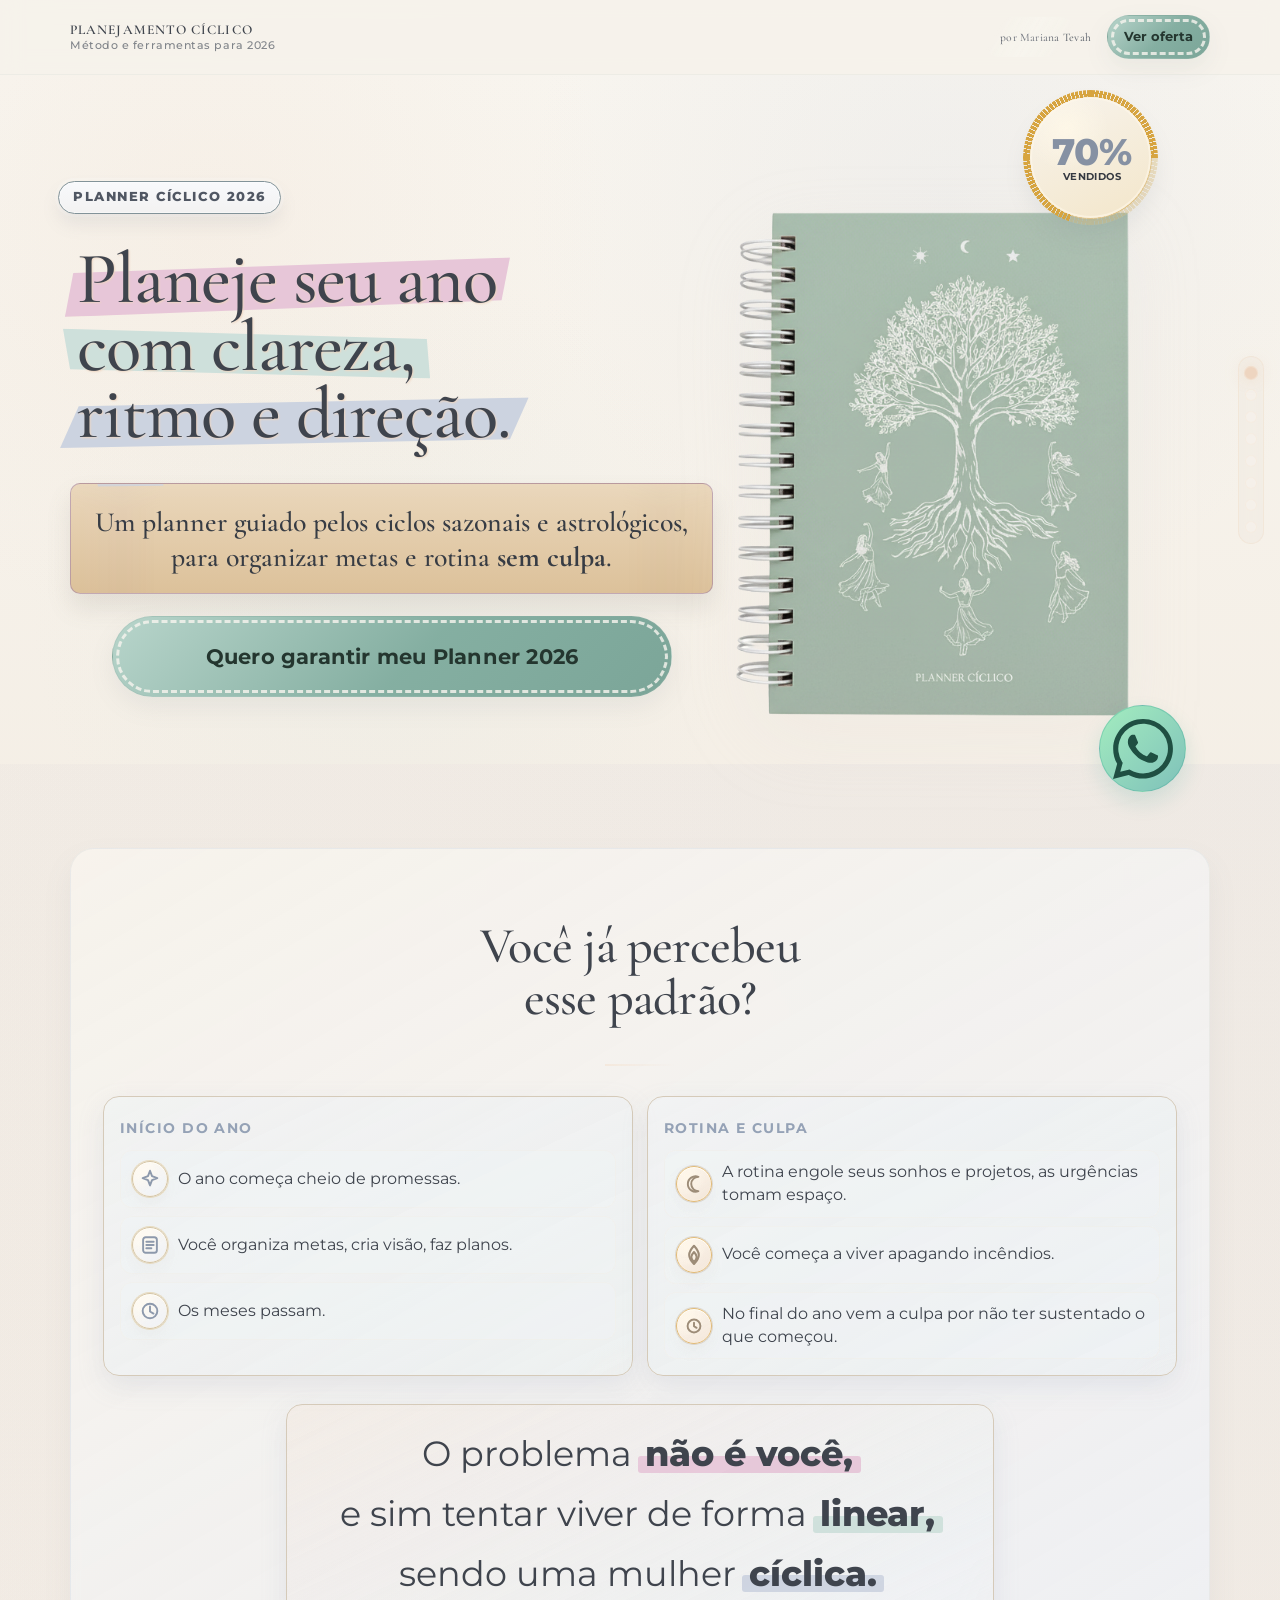
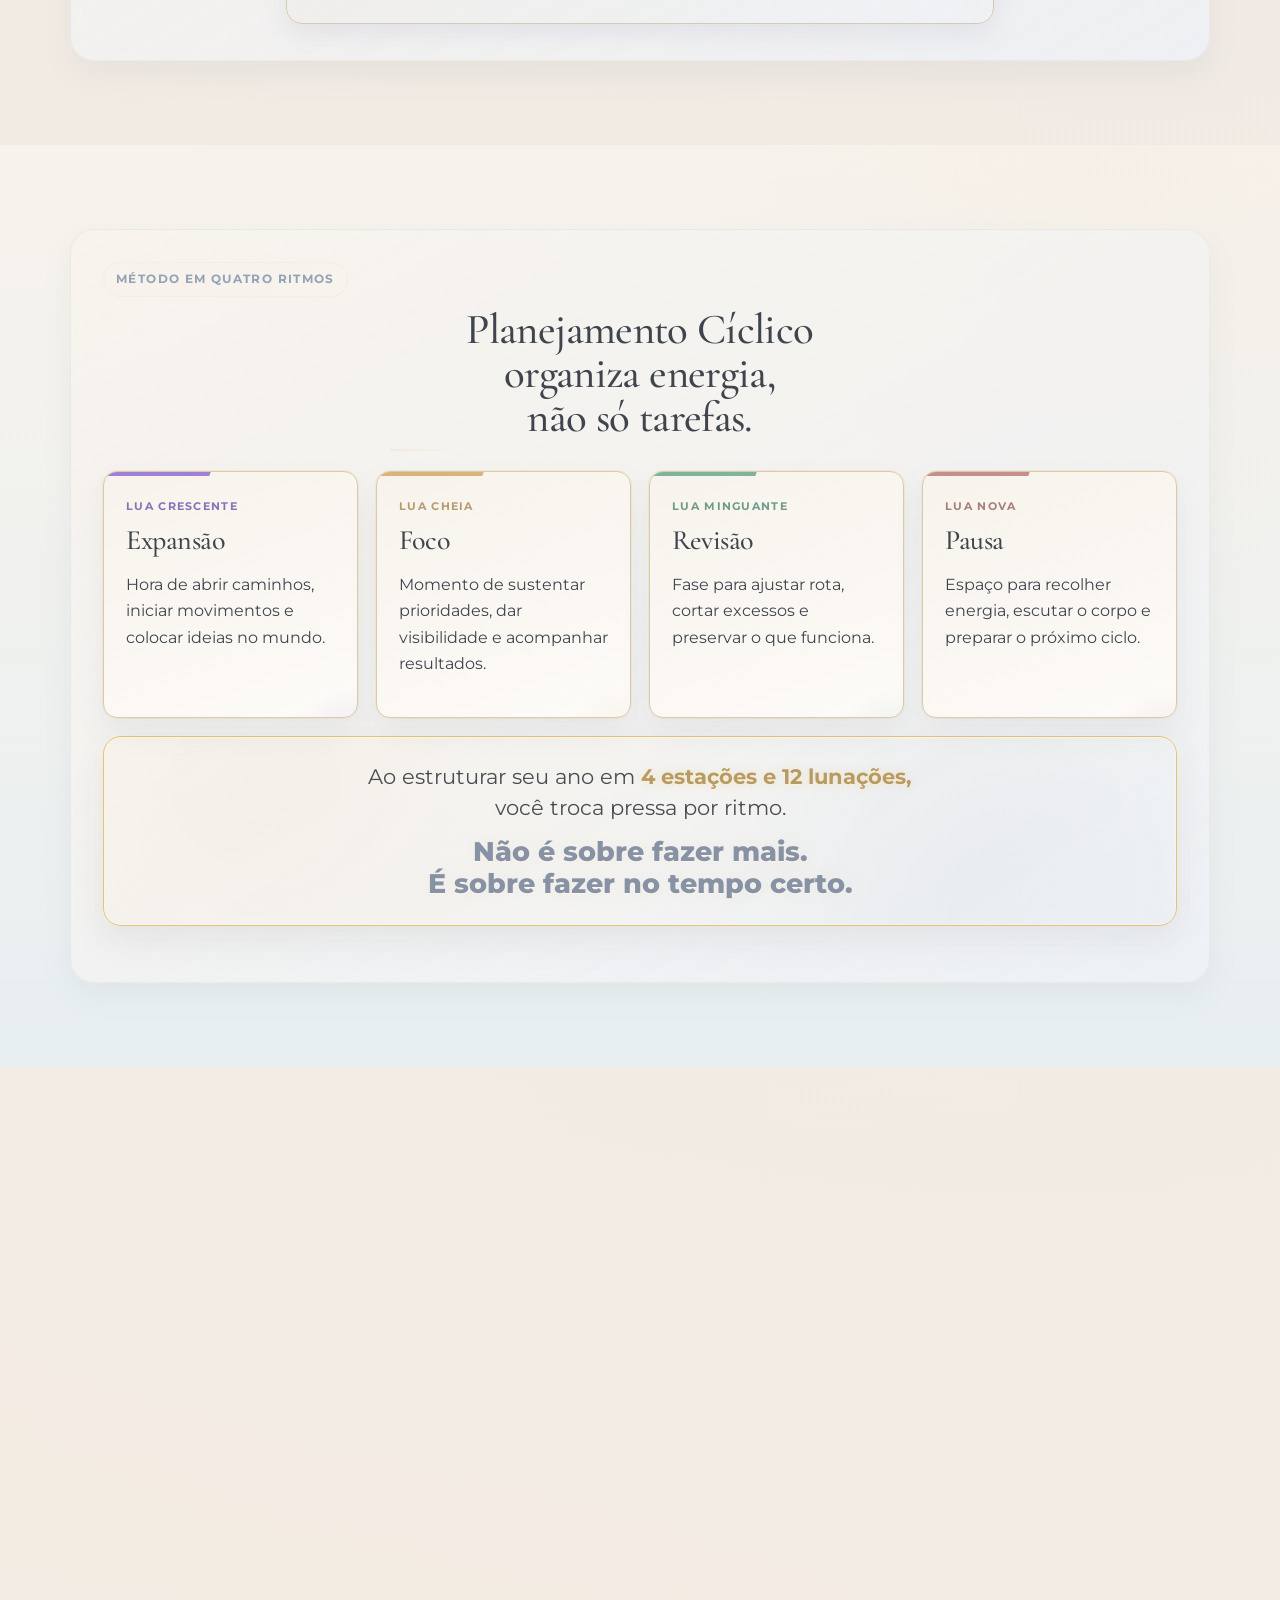
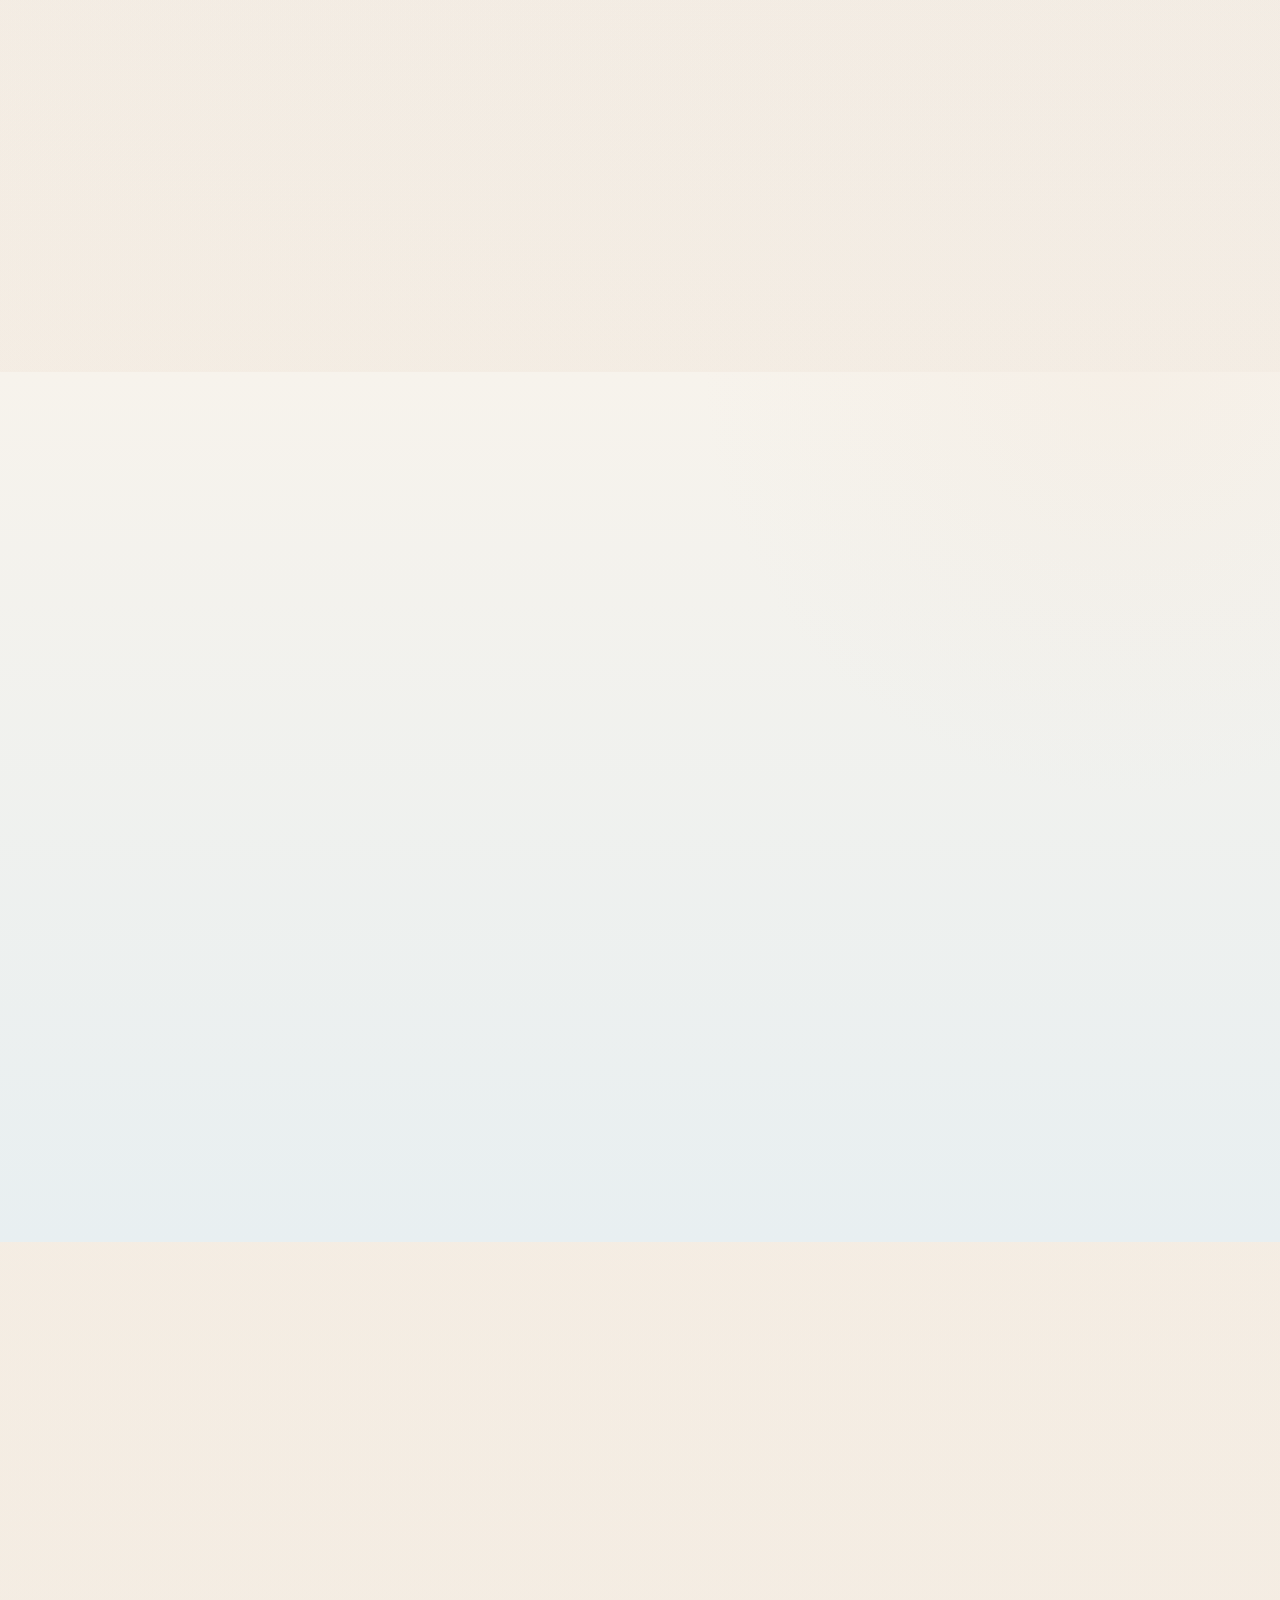
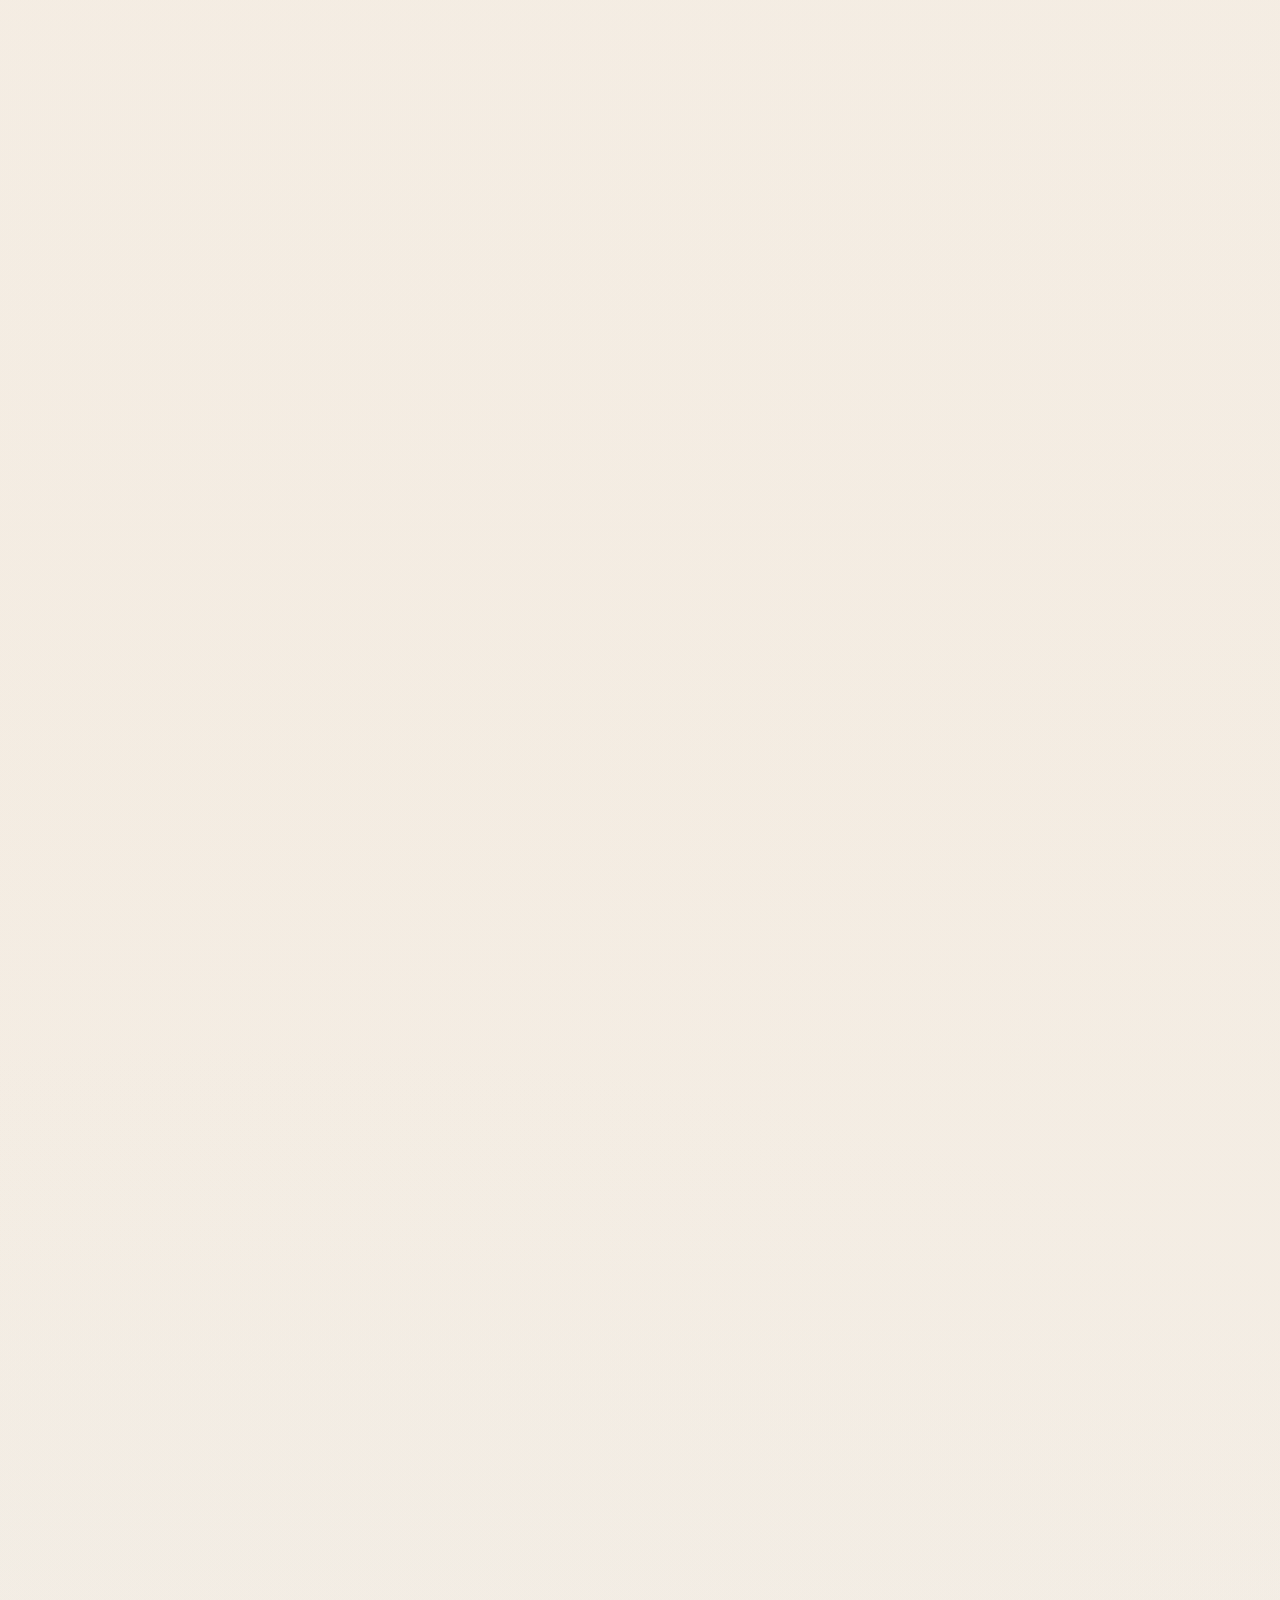
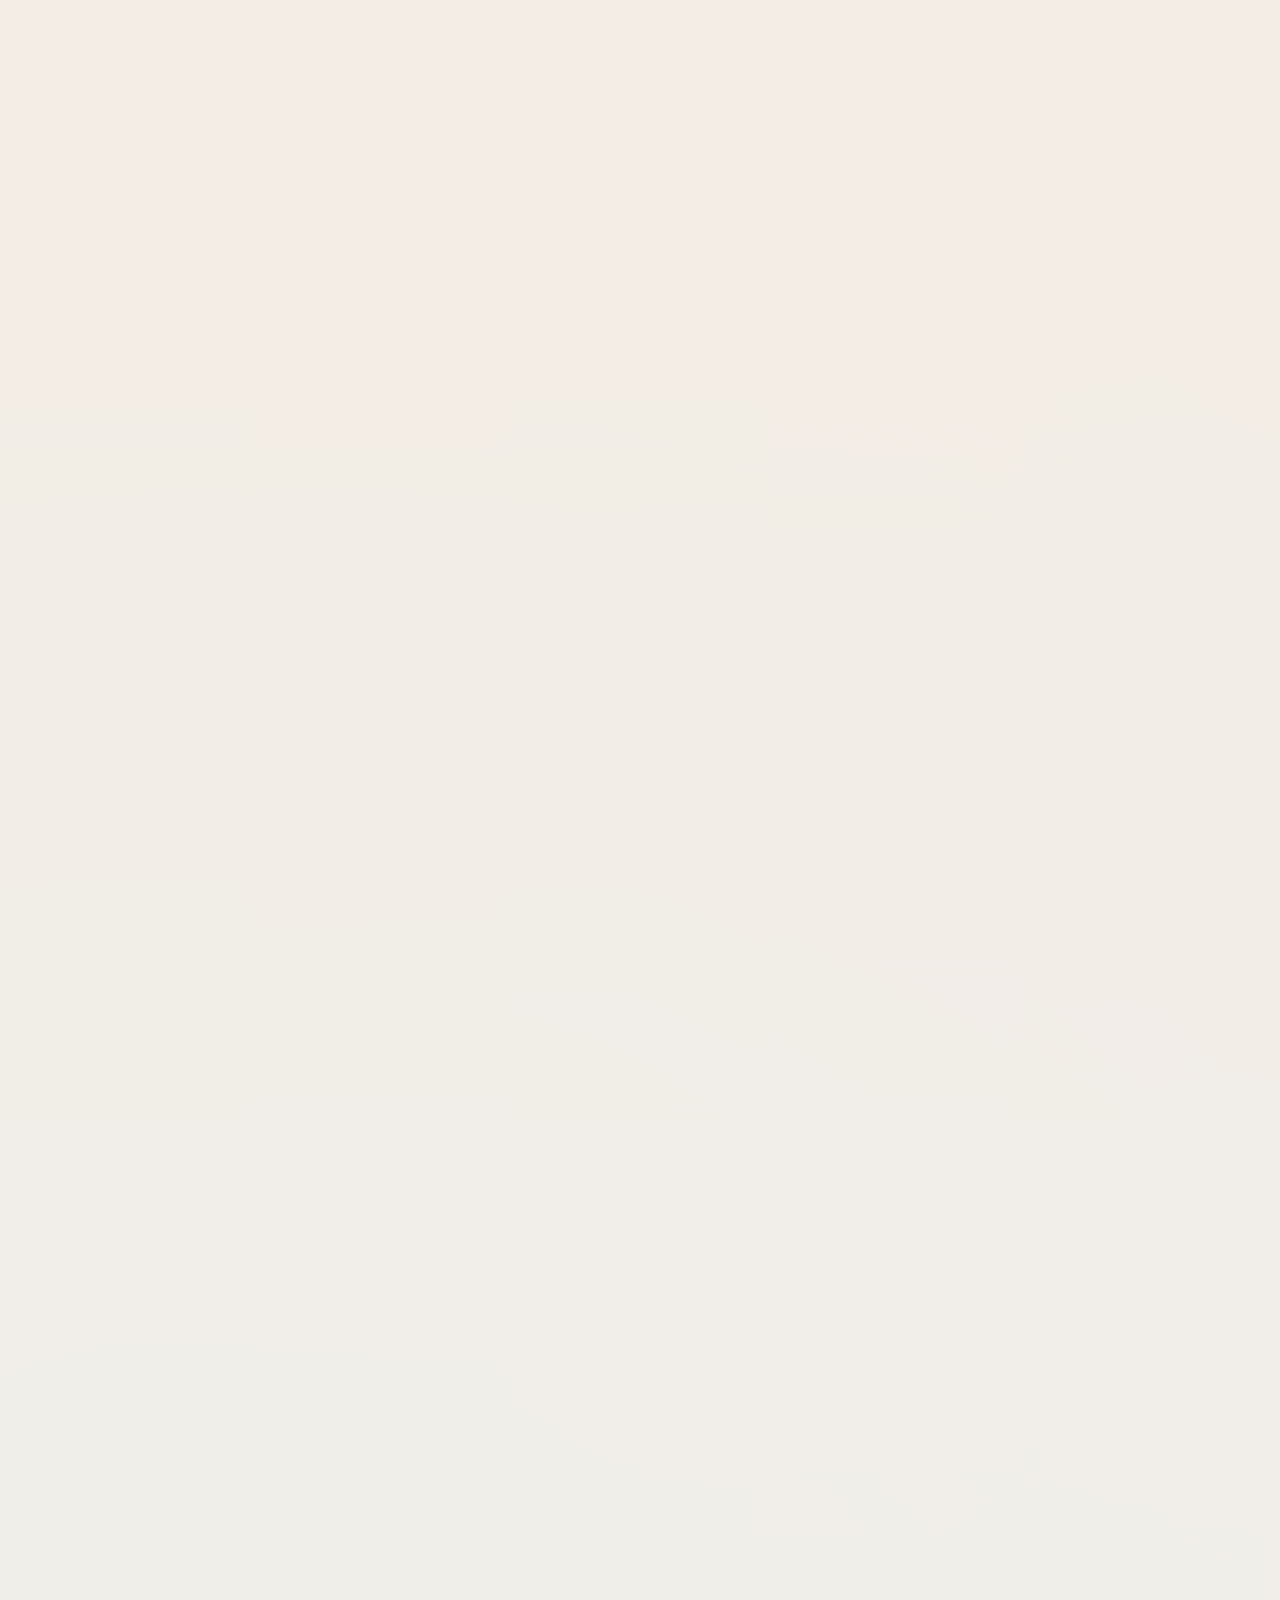
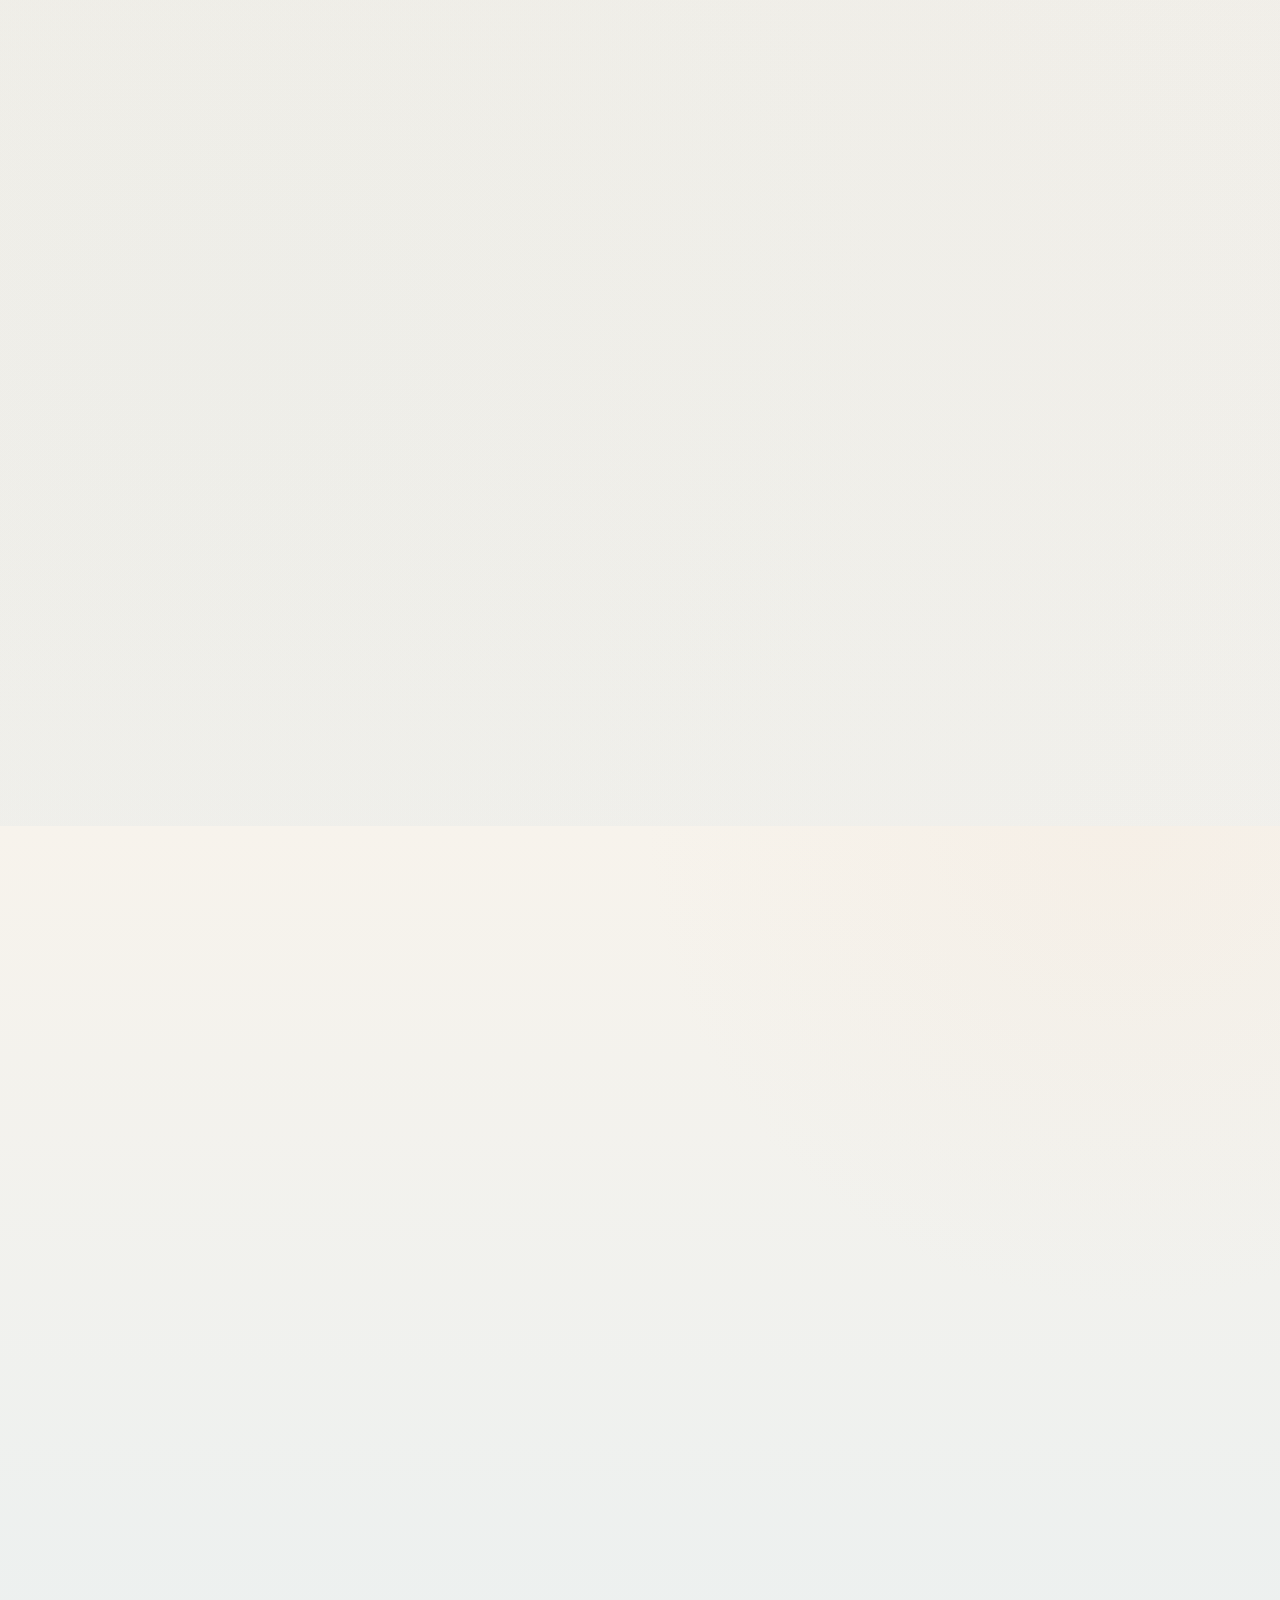
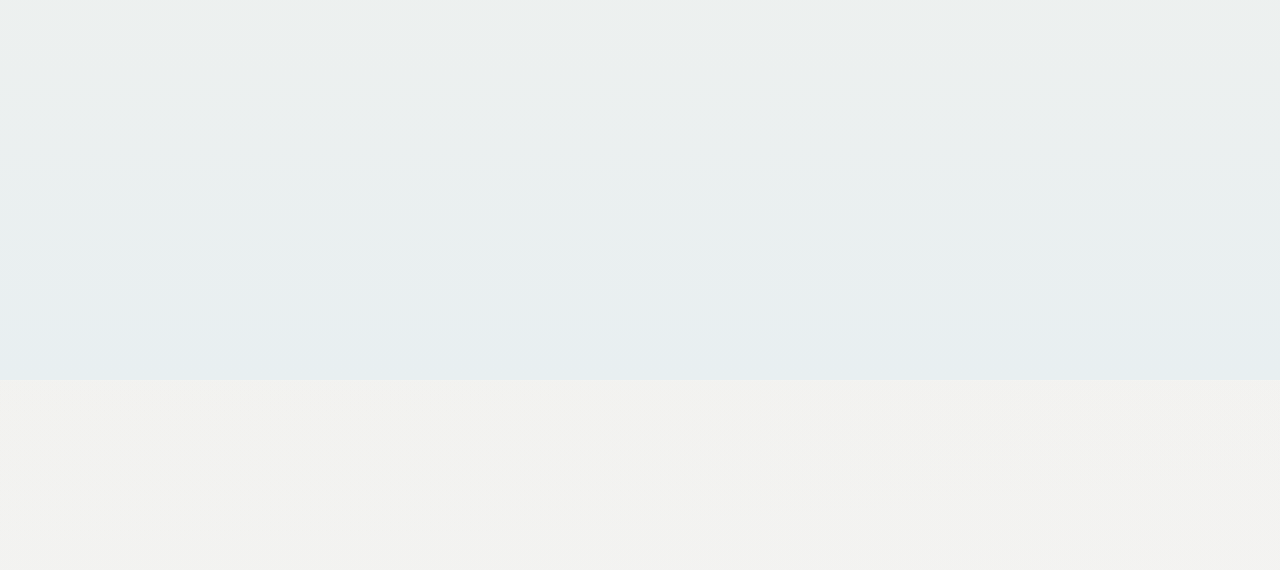
==== commit 4b4f82e0: "Add testimonials carousel section" ====
--- a/landing-final/index.html
+++ b/landing-final/index.html
@@ -381,6 +381,85 @@
         </div>
       </section>
 
+      <section class="section testimonials">
+        <div class="container testimonials-shell">
+          <p class="section-kicker">Depoimentos reais</p>
+          <h2 class="section-title testimonials-title">O que as mulheres estão falando</h2>
+          <div class="testimonials-carousel" data-testimonials-carousel aria-label="Carrossel de depoimentos">
+            <button class="testimonials-arrow testimonials-arrow-prev" type="button" data-testimonial-prev aria-label="Ver depoimento anterior">
+              <span aria-hidden="true">‹</span>
+            </button>
+            <div class="testimonials-viewport">
+              <div class="testimonials-track" data-testimonials-track>
+                <figure class="testimonial-slide">
+                  <img
+                    src="assets/WhatsApp Image 2026-03-29 at 14.06.54.jpeg"
+                    alt="Print de depoimento enviado por WhatsApp sobre o Planejamento Cíclico"
+                    width="866"
+                    height="1150"
+                    loading="lazy"
+                    decoding="async"
+                  />
+                </figure>
+                <figure class="testimonial-slide">
+                  <img
+                    src="assets/WhatsApp Image 2026-03-29 at 14.06.54 (1).jpeg"
+                    alt="Print de depoimento enviado por WhatsApp sobre o Planejamento Cíclico"
+                    width="792"
+                    height="274"
+                    loading="lazy"
+                    decoding="async"
+                  />
+                </figure>
+                <figure class="testimonial-slide">
+                  <img
+                    src="assets/WhatsApp Image 2026-03-29 at 14.06.54 (2).jpeg"
+                    alt="Print de depoimento enviado por WhatsApp sobre o Planejamento Cíclico"
+                    width="808"
+                    height="1196"
+                    loading="lazy"
+                    decoding="async"
+                  />
+                </figure>
+                <figure class="testimonial-slide">
+                  <img
+                    src="assets/WhatsApp Image 2026-03-29 at 14.06.55.jpeg"
+                    alt="Print de depoimento enviado por WhatsApp sobre o Planejamento Cíclico"
+                    width="806"
+                    height="1110"
+                    loading="lazy"
+                    decoding="async"
+                  />
+                </figure>
+                <figure class="testimonial-slide">
+                  <img
+                    src="assets/WhatsApp Image 2026-03-29 at 14.22.29.jpeg"
+                    alt="Print de depoimento enviado por WhatsApp sobre o Planejamento Cíclico"
+                    width="820"
+                    height="1280"
+                    loading="lazy"
+                    decoding="async"
+                  />
+                </figure>
+                <figure class="testimonial-slide">
+                  <img
+                    src="assets/WhatsApp Image 2026-03-29 at 14.22.53.jpeg"
+                    alt="Print de depoimento enviado por WhatsApp sobre o Planejamento Cíclico"
+                    width="855"
+                    height="1280"
+                    loading="lazy"
+                    decoding="async"
+                  />
+                </figure>
+              </div>
+            </div>
+            <button class="testimonials-arrow testimonials-arrow-next" type="button" data-testimonial-next aria-label="Ver próximo depoimento">
+              <span aria-hidden="true">›</span>
+            </button>
+          </div>
+        </div>
+      </section>
+
       <section id="secao-7" class="section offer">
         <div id="investimento" class="container offer-box">
           <h2>
@@ -411,7 +490,7 @@
           </div>
           <p>Tudo isso por:</p>
           <p><strong>R$180</strong> ou em até 3x sem juros</p>
-          <a class="btn btn-lg magnetic" href="https://wa.me/554896491496?text=Quero%20encomendar%20meu%20planner!!!" target="_blank" rel="noopener noreferrer">Quero garantir o combo 2026</a>
+          <a class="btn btn-lg magnetic combo-cta-btn" href="https://wa.me/554896491496?text=Quero%20encomendar%20meu%20planner!!!" target="_blank" rel="noopener noreferrer">Quero garantir meu KIT CÍCLICO!</a>
           <small>Um investimento menor do que o custo emocional de mais um ano desorganizado.</small>
         </div>
       </section>
--- a/landing-final/styles.css
+++ b/landing-final/styles.css
@@ -1042,6 +1042,7 @@
 #secao-4 .container,
 #secao-5 .container,
 #secao-6 .container,
+.testimonials-shell,
 .creator-section,
 #secao-8 .container,
 .faq.container {
@@ -1138,6 +1139,107 @@
 
 .legal-page p:last-child {
   margin-bottom: 0;
+}
+
+.testimonials-title {
+  max-width: 18ch;
+  text-align: center;
+  margin-left: auto;
+  margin-right: auto;
+}
+
+.testimonials-shell {
+  display: grid;
+  gap: 18px;
+  justify-items: center;
+  overflow: visible;
+}
+
+.testimonials-shell .section-kicker {
+  margin-bottom: 0;
+}
+
+.testimonials-carousel {
+  width: calc(100% + 160px);
+  max-width: 1240px;
+  position: relative;
+  margin-inline: -80px;
+  padding-inline: 0;
+}
+
+.testimonials-viewport {
+  width: 100%;
+  overflow: hidden;
+}
+
+.testimonials-track {
+  display: flex;
+  transition: transform 420ms var(--ease-standard);
+  will-change: transform;
+}
+
+.testimonial-slide {
+  min-width: 100%;
+  display: grid;
+  place-items: center;
+  margin: 0;
+}
+
+.testimonial-slide img {
+  width: min(100%, 1020px);
+  max-height: 1320px;
+  object-fit: contain;
+  display: block;
+  border-radius: 28px;
+  background: color-mix(in srgb, white 92%, var(--surface) 8%);
+  border: 1px solid color-mix(in srgb, var(--line-strong) 16%, transparent);
+  box-shadow:
+    0 18px 34px color-mix(in srgb, var(--lavender-shadow) 14%, transparent),
+    0 0 0 1px color-mix(in srgb, white 72%, transparent) inset;
+}
+
+.testimonials-arrow {
+  position: absolute;
+  top: 50%;
+  transform: translateY(-50%);
+  z-index: 2;
+  width: 52px;
+  height: 52px;
+  border: 0;
+  border-radius: 999px;
+  display: inline-grid;
+  place-items: center;
+  background:
+    radial-gradient(circle at 30% 30%, color-mix(in srgb, white 78%, transparent), transparent 58%),
+    linear-gradient(150deg, color-mix(in srgb, var(--surface) 94%, white), color-mix(in srgb, var(--surface-soft) 82%, white));
+  color: var(--brand-strong);
+  box-shadow:
+    0 14px 28px color-mix(in srgb, var(--lavender-shadow) 16%, transparent),
+    0 0 0 1px color-mix(in srgb, var(--line-strong) 18%, transparent);
+  cursor: pointer;
+  transition: transform 180ms var(--ease-soft), box-shadow 180ms var(--ease-soft), background-color 180ms var(--ease-soft);
+}
+
+.testimonials-arrow-prev {
+  left: -86px;
+}
+
+.testimonials-arrow-next {
+  right: -86px;
+}
+
+.testimonials-arrow span {
+  font-size: 2rem;
+  line-height: 1;
+  transform: translateY(-1px);
+}
+
+.testimonials-arrow:hover,
+.testimonials-arrow:focus-visible {
+  transform: translateY(calc(-50% - 2px)) scale(1.02);
+  box-shadow:
+    0 18px 32px color-mix(in srgb, var(--lavender-shadow) 20%, transparent),
+    0 0 0 1px color-mix(in srgb, var(--accent-soft) 24%, transparent);
 }
 
 .creator-layout {
@@ -2587,6 +2689,10 @@
 .btn-lg {
   padding: 14px 28px;
   font-size: 0.95rem;
+}
+
+.combo-cta-btn {
+  font-size: 1.02rem;
 }
 
 .btn-xl {
@@ -4045,6 +4151,30 @@
     border-radius: 20px;
   }
 
+  .testimonials-carousel {
+    width: calc(100% + 96px);
+    margin-inline: -48px;
+    padding-inline: 0;
+  }
+
+  .testimonials-arrow {
+    width: 48px;
+    height: 48px;
+  }
+
+  .testimonials-arrow-prev {
+    left: -50px;
+  }
+
+  .testimonials-arrow-next {
+    right: -50px;
+  }
+
+  .testimonial-slide img {
+    width: min(100%, 820px);
+    max-height: 1080px;
+  }
+
   .offer-box h2,
   .offer-box p,
   .benefits-copy,
@@ -4265,6 +4395,39 @@
     width: auto;
   }
 
+  .testimonials-shell {
+    gap: 14px;
+  }
+
+  .testimonials-title {
+    max-width: 16ch;
+  }
+
+  .testimonials-carousel {
+    width: calc(100% + 40px);
+    margin-inline: -20px;
+    padding-inline: 0;
+  }
+
+  .testimonials-arrow {
+    width: 42px;
+    height: 42px;
+  }
+
+  .testimonials-arrow-prev {
+    left: -16px;
+  }
+
+  .testimonials-arrow-next {
+    right: -16px;
+  }
+
+  .testimonial-slide img {
+    width: min(100%, 100vw);
+    max-height: 900px;
+    border-radius: 22px;
+  }
+
   .sticky-buy {
     left: 8px;
     right: 8px;
@@ -4346,6 +4509,11 @@
     font-size: clamp(0.9rem, 4vw, 0.96rem);
   }
 
+  .combo-cta-btn {
+    font-size: 1.04rem;
+    line-height: 1.08;
+  }
+
   .lead {
     max-width: min(100%, calc(100vw - (var(--mobile-safe-gutter) * 2)));
     padding: 15px 12px 14px;
